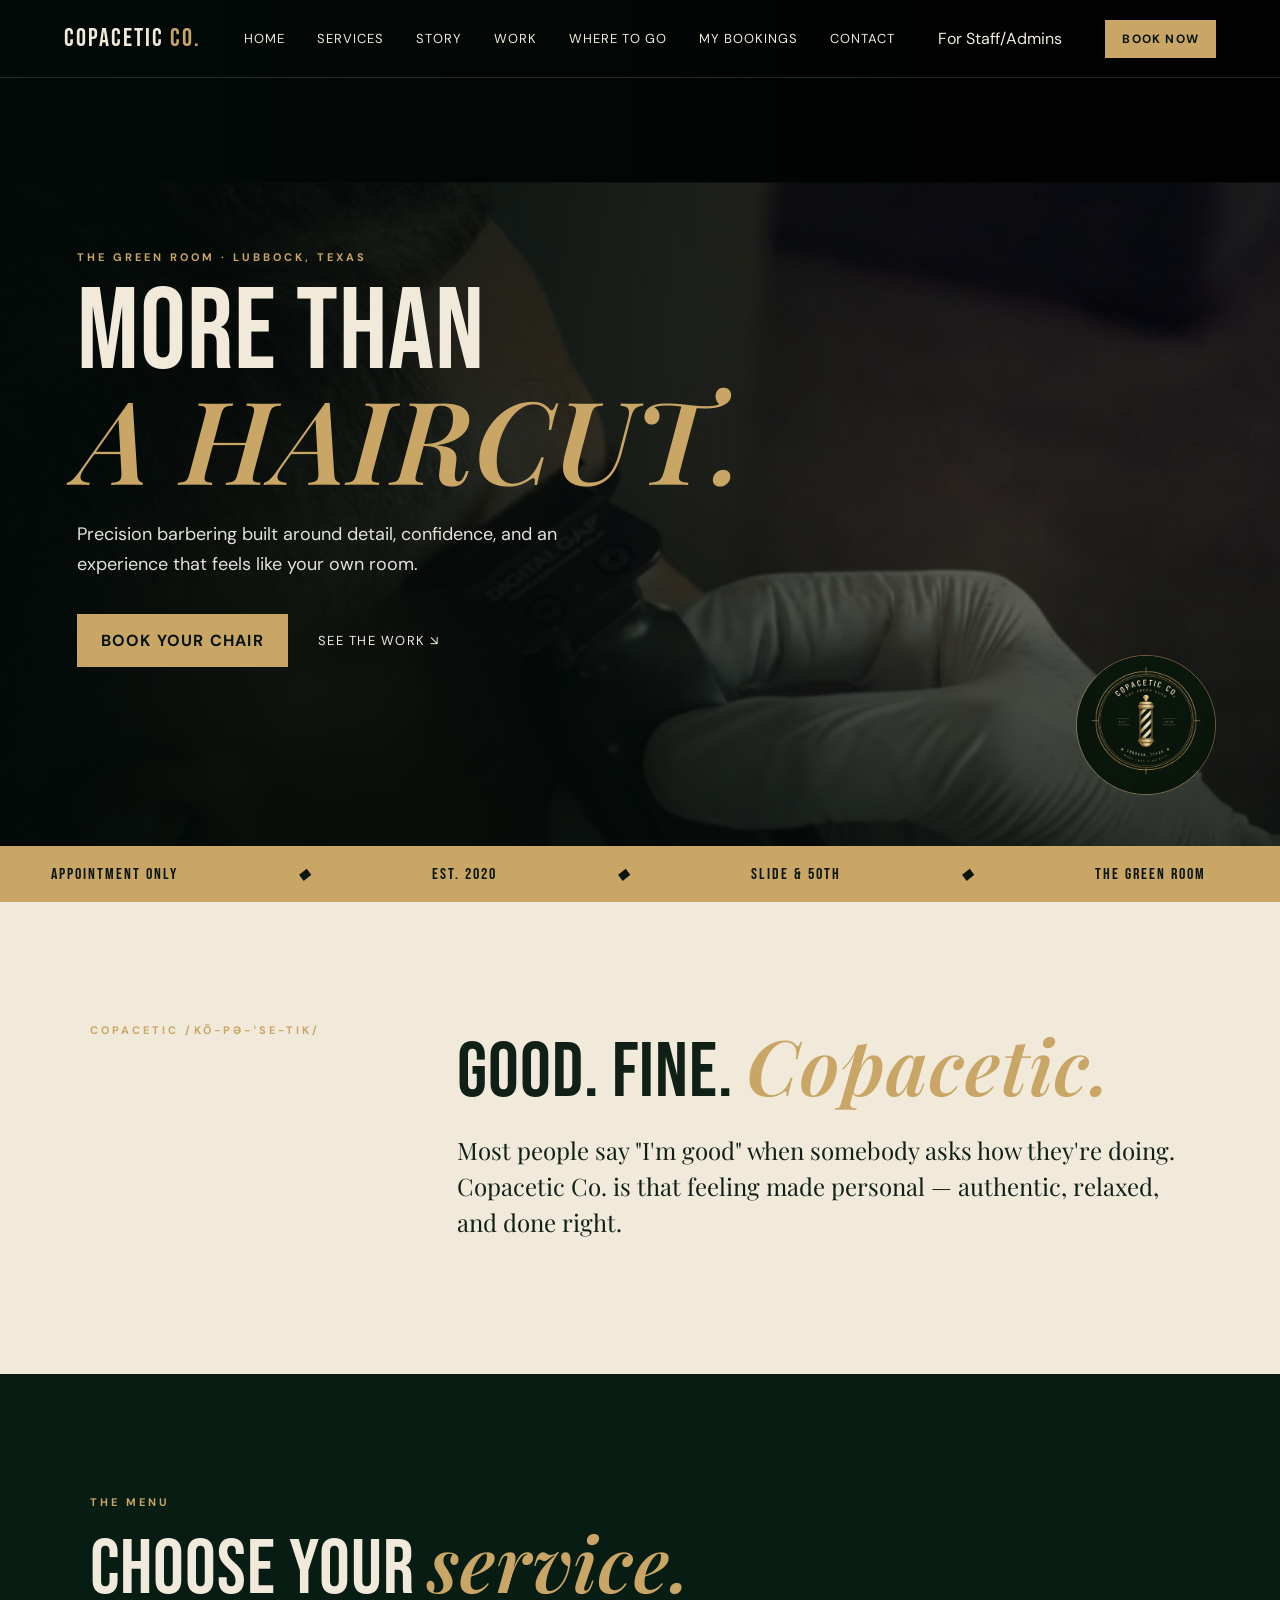
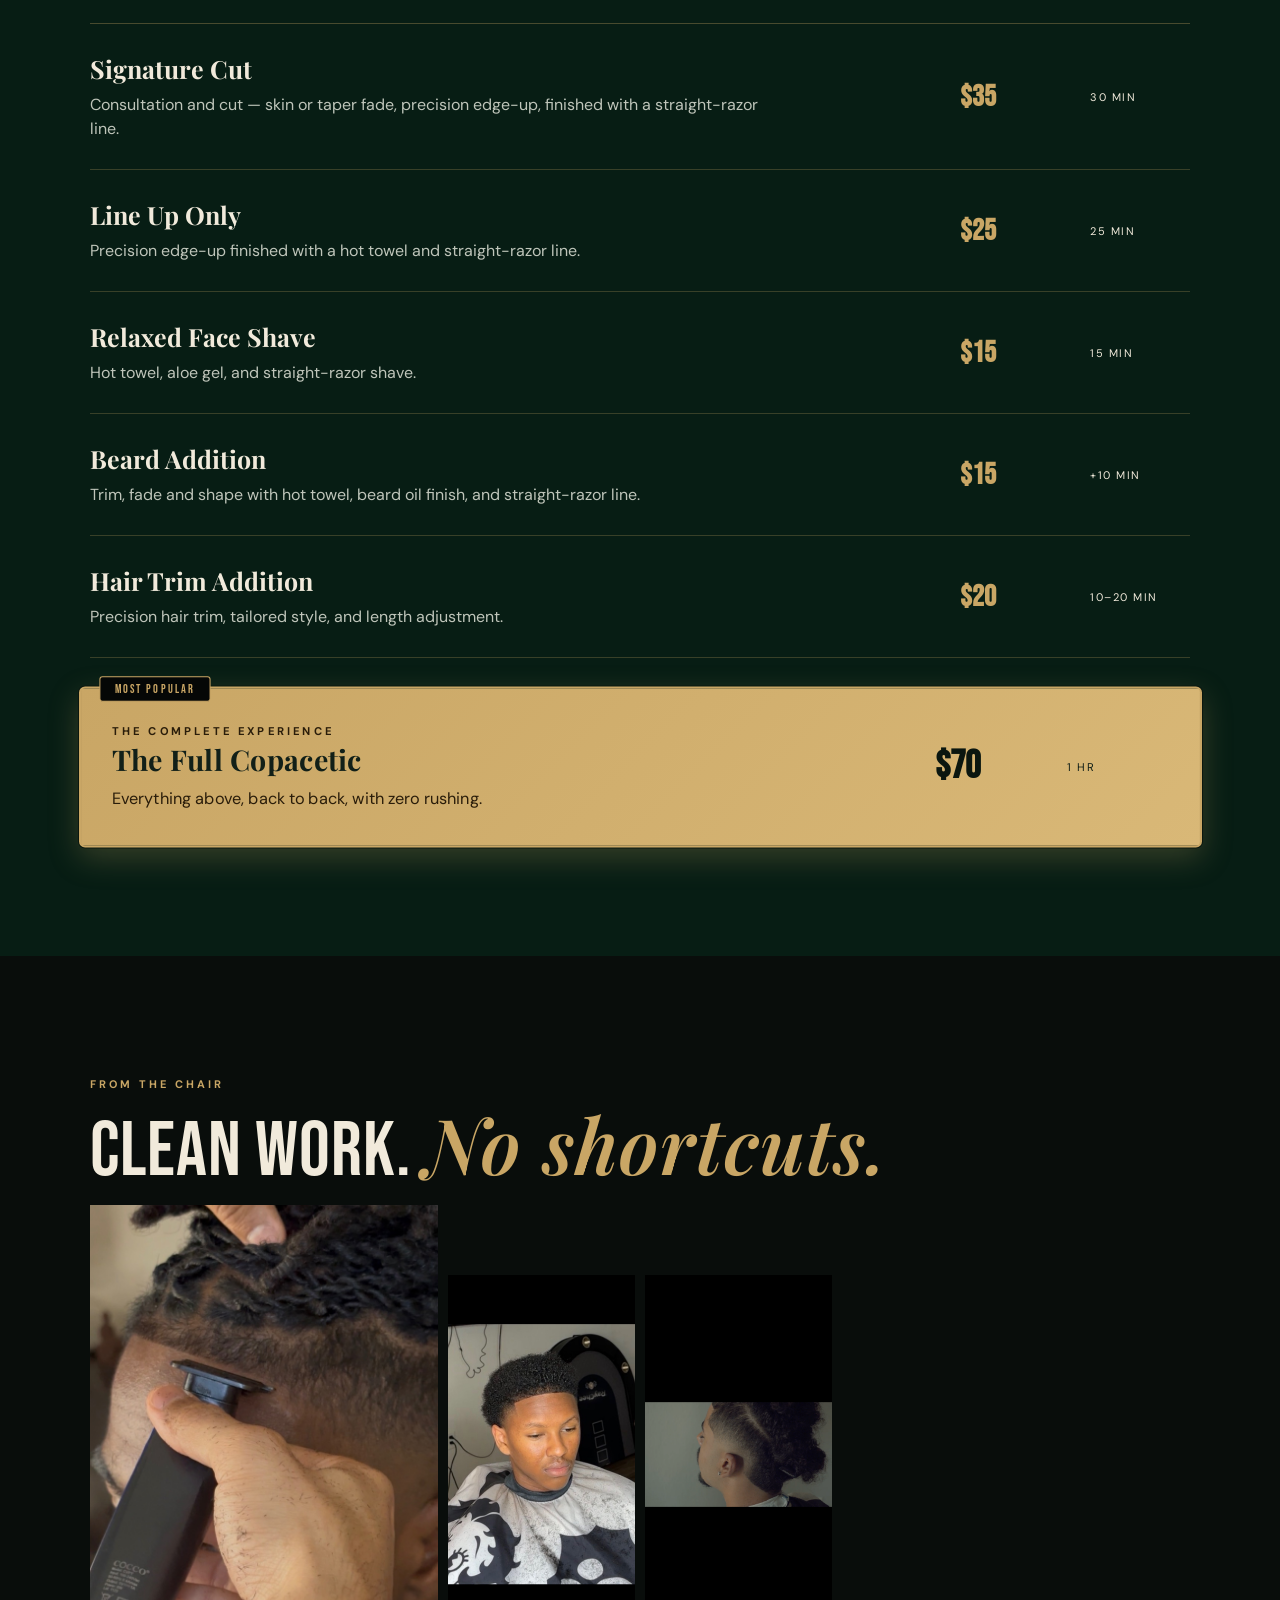
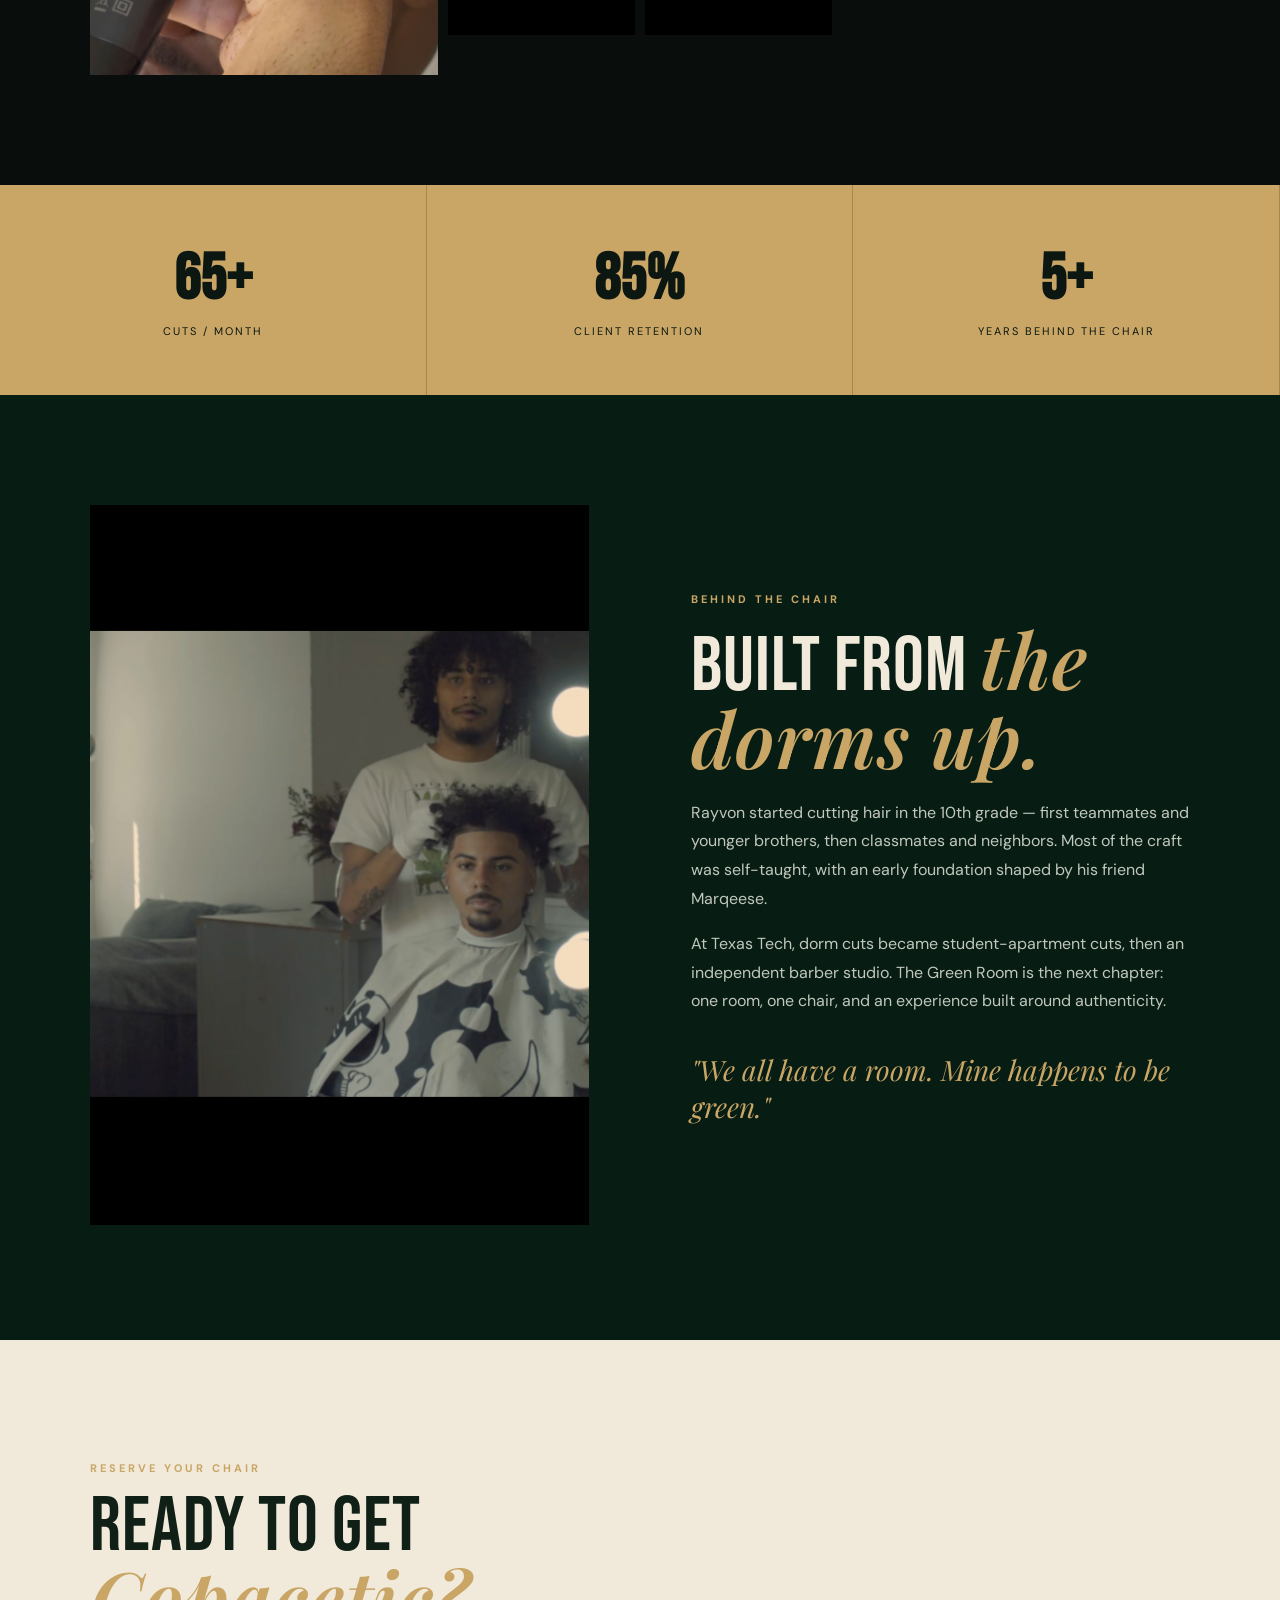
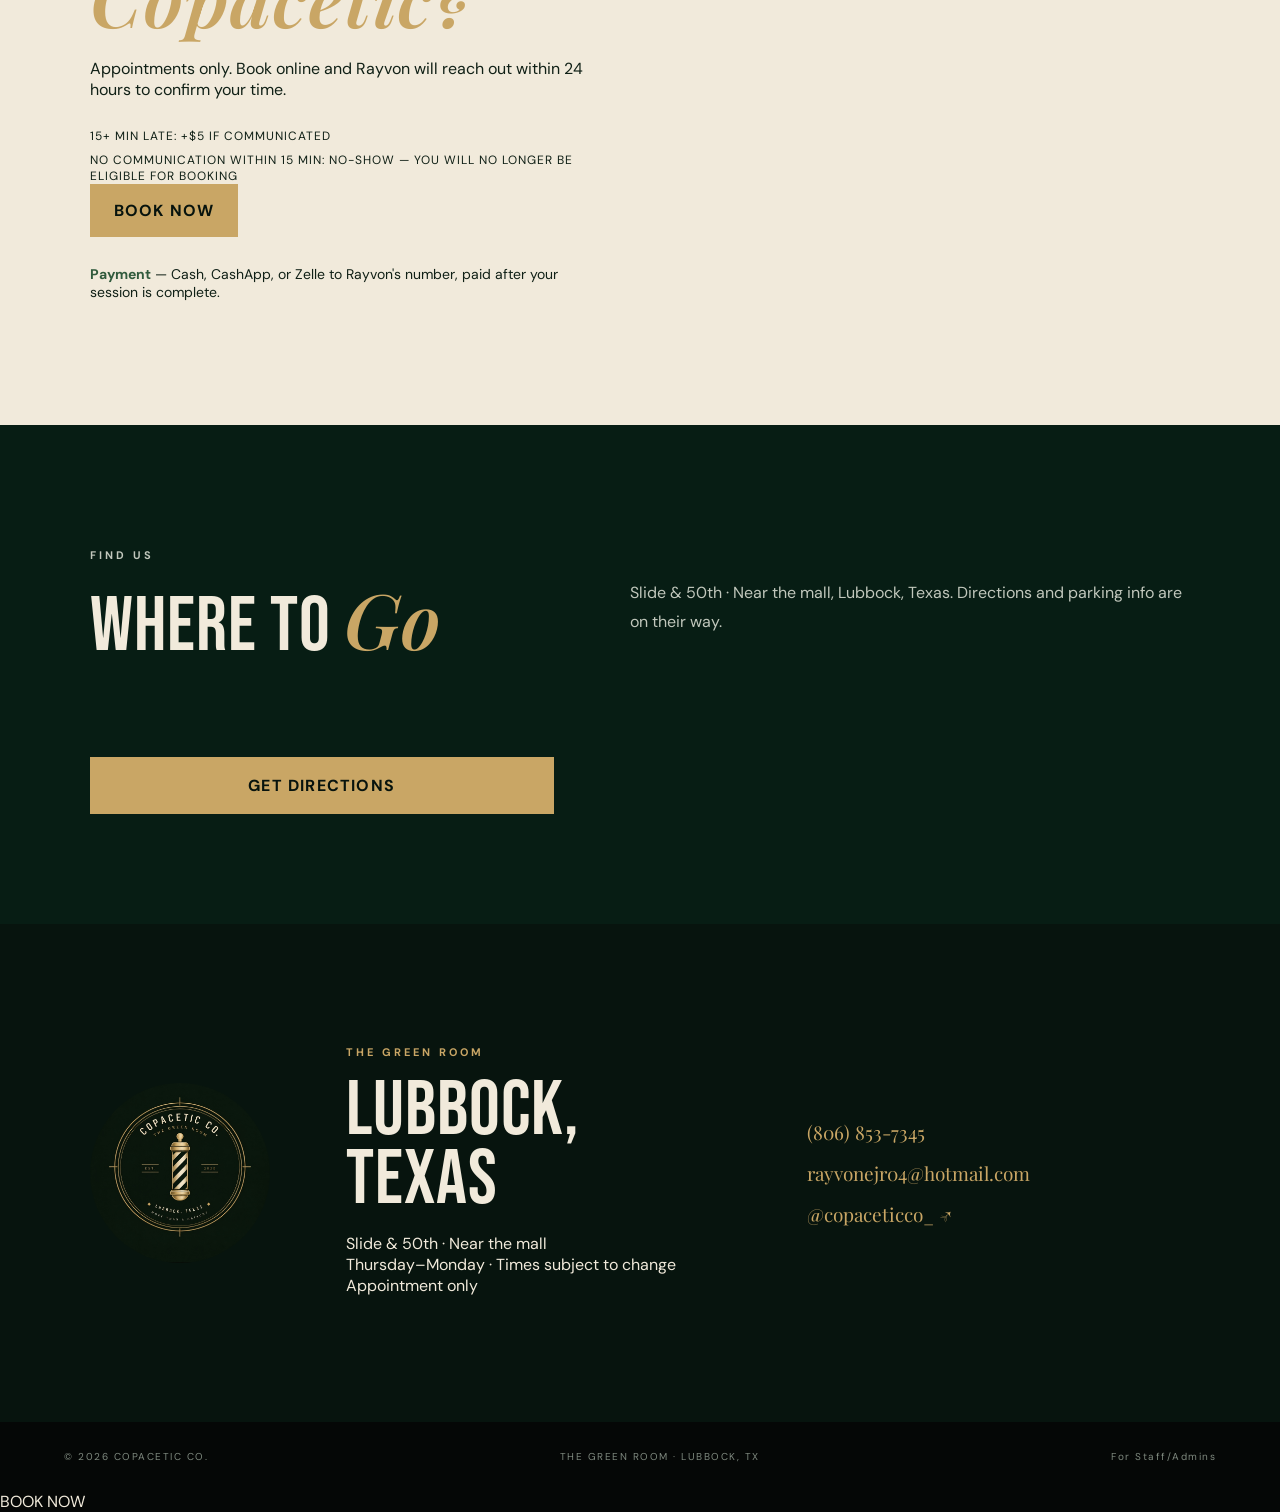
==== index.html @ 68338d92 "fix homepage pic" ====
<!doctype html>
<html lang="en">
<head>
<meta charset="utf-8">
<meta name="viewport" content="width=device-width,initial-scale=1">
<meta name="theme-color" content="#071d14">
<title>Copacetic Co. — The Green Room | Lubbock Barber</title>
<meta name="description" content="Copacetic Co. — The Green Room. Appointment-only barbering in Lubbock, Texas. More than a haircut.">
<link rel="preconnect" href="https://fonts.googleapis.com">
<link rel="preconnect" href="https://fonts.gstatic.com" crossorigin>
<link href="https://fonts.googleapis.com/css2?family=Bebas+Neue&family=DM+Sans:wght@400;500;600&family=Playfair+Display:ital,wght@0,600;1,600&display=swap" rel="stylesheet">
<link rel="stylesheet" href="styles.css">
</head>
<body>
<header class="nav"><a class="brand" href="#top">COPACETIC <span>CO.</span></a><nav id="primary-navigation"><a href="/">Home</a><a href="#services">Services</a><a href="#story">Story</a><a href="#work">Work</a><a href="/where-to-go.html">Where to Go</a><a href="/my-bookings.html">My Bookings</a><a href="#contact">Contact</a><a class="staff-link mobile-staff-link" href="/admin.html">For Staff/Admins</a></nav><a class="staff-link" href="/admin.html">For Staff/Admins</a><a class="btn small" href="/booking.html">Book Now</a><button class="nav-toggle" type="button" aria-controls="primary-navigation" aria-expanded="false" aria-label="Open navigation"><span></span><span></span><span></span></button></header>
<main id="top">
<section class="hero"><div class="hero-media"><img src="assets/cut-6.png" alt="Barber finishing a haircut"><div class="shade"></div></div><div class="hero-copy"><p class="eyebrow">THE GREEN ROOM · LUBBOCK, TEXAS</p><h1>MORE THAN<br><em>A HAIRCUT.</em></h1><p class="lede">Precision barbering built around detail, confidence, and an experience that feels like your own room.</p><div class="actions"><a class="btn" href="/booking.html">Book Your Chair</a><a class="textlink" href="#work">See the work ↘</a></div></div><div class="hero-mark"><img src="assets/logo.jpeg" alt="Copacetic Co. The Green Room logo"></div></section>
<section class="ticker">
  <div class="ticker-inner">
    <span>APPOINTMENT ONLY</span><i>◆</i><span>EST. 2020</span><i>◆</i><span>SLIDE & 50TH</span><i>◆</i><span>THE GREEN ROOM</span><i>◆</i>
    <span>APPOINTMENT ONLY</span><i>◆</i><span>EST. 2020</span><i>◆</i><span>SLIDE & 50TH</span><i>◆</i><span>THE GREEN ROOM</span><i>◆</i>
  </div>
</section>
<section class="intro"><p class="eyebrow">COPACETIC /kō-pə-ˈse-tik/</p><div><h2>Good. Fine. <em>Copacetic.</em></h2><p>Most people say "I'm good" when somebody asks how they're doing. Copacetic Co. is that feeling made personal — authentic, relaxed, and done right.</p></div></section>
<section id="services" class="services"><div class="section-head"><p class="eyebrow">THE MENU</p><h2>Choose your <em>service.</em></h2></div><div class="service-grid">
<article><div><h3>Signature Cut</h3><p>Consultation and cut — skin or taper fade, precision edge-up, finished with a straight-razor line.</p></div><b>$35</b><span>30 MIN</span></article>
<article><div><h3>Line Up Only</h3><p>Precision edge-up finished with a hot towel and straight-razor line.</p></div><b>$25</b><span>25 MIN</span></article>
<article><div><h3>Relaxed Face Shave</h3><p>Hot towel, aloe gel, and straight-razor shave.</p></div><b>$15</b><span>15 MIN</span></article>
<article><div><h3>Beard Addition</h3><p>Trim, fade and shape with hot towel, beard oil finish, and straight-razor line.</p></div><b>$15</b><span>+10 MIN</span></article>
<article><div><h3>Hair Trim Addition</h3><p>Precision hair trim, tailored style, and length adjustment.</p></div><b>$20</b><span>10–20 MIN</span></article>
<article class="featured"><div><p class="eyebrow">THE COMPLETE EXPERIENCE</p><h3>The Full Copacetic</h3><p>Everything above, back to back, with zero rushing.</p></div><b>$70</b><span>1 HR</span></article>
</div></section>
<section id="work" class="work"><div class="section-head"><p class="eyebrow">FROM THE CHAIR</p><h2>Clean work. <em>No shortcuts.</em></h2></div><div class="gallery"><img src="assets/cut-1.jpeg" alt="Precision line up"><img src="assets/cut-2.jpeg" alt="Finished haircut"><img src="assets/cut-3.png" alt="Fade and styled hair"></div></section>
<section class="stats"><div><strong>65+</strong><span>CUTS / MONTH</span></div><div><strong>85%</strong><span>CLIENT RETENTION</span></div><div><strong>5+</strong><span>YEARS BEHIND THE CHAIR</span></div></section>
<section id="story" class="story"><div class="story-image"><img src="assets/cut-5.png" alt="Barber at work"></div><div class="story-copy"><p class="eyebrow">BEHIND THE CHAIR</p><h2>Built from <em>the dorms up.</em></h2><p>Rayvon started cutting hair in the 10th grade — first teammates and younger brothers, then classmates and neighbors. Most of the craft was self-taught, with an early foundation shaped by his friend Marqeese.</p><p>At Texas Tech, dorm cuts became student-apartment cuts, then an independent barber studio. The Green Room is the next chapter: one room, one chair, and an experience built around authenticity.</p><p class="quote">"We all have a room. Mine happens to be green."</p></div></section>
<section id="book" class="booking">
  <div>
    <p class="eyebrow">RESERVE YOUR CHAIR</p>
    <h2>Ready to get <em>Copacetic?</em></h2>
    <p>Appointments only. Book online and Rayvon will reach out within 24 hours to confirm your time.</p>
    <div class="policy">
      <span>15+ min late: +$5 if communicated</span>
      <span>No communication within 15 min: no-show — you will no longer be eligible for booking</span>
    </div>
    <a class="btn" href="/booking.html">Book Now</a>
    <p class="pay-note"><strong>Payment</strong> — Cash, CashApp, or Zelle to Rayvon's number, paid after your session is complete.</p>
  </div>
</section>
<section id="where" class="where">
  <div class="section-head"><p class="eyebrow">FIND US</p><h2>Where to <em>Go</em></h2></div>
  <p>Slide & 50th · Near the mall, Lubbock, Texas. Directions and parking info are on their way.</p>
  <a class="btn" href="/where-to-go.html">Get Directions</a>
</section>
<section id="contact" class="contact"><img src="assets/logo.jpeg" alt="Copacetic logo"><div><p class="eyebrow">THE GREEN ROOM</p><h2>Lubbock, Texas</h2><p>Slide & 50th · Near the mall<br>Thursday–Monday · Times subject to change<br>Appointment only</p></div><div class="contact-links"><a href="tel:+18068537345">(806) 853-7345</a><a href="mailto:rayvonejr04@hotmail.com">rayvonejr04@hotmail.com</a><a href="https://www.instagram.com/copaceticco_" target="_blank" rel="noreferrer">@copaceticco_ ↗</a></div></section>
</main><footer><span>© 2026 COPACETIC CO.</span><span>THE GREEN ROOM · LUBBOCK, TX</span><a class="staff-link" href="/admin.html">For Staff/Admins</a></footer><a class="mobile-book" href="/booking.html">BOOK NOW</a><script src="script.js"></script></body></html>
---- styles.css ----
/* ============================================================
   COPACETIC CO. — THE GREEN ROOM
   Design system: deep green / cream / gold
   ============================================================ */

/* ---------- 1. Design tokens ---------- */
:root {
  --green:  #071d14;   /* primary deep green */
  --green2: #0b2b1d;   /* lighter green */
  --cream:  #f1eadb;   /* cream background */
  --gold:   #c9a665;   /* accent gold */
  --black:  #050706;   /* near-black */
  --muted:  #a9ad9f;   /* muted text */
}

/* ---------- 2. Base / reset ---------- */
* {
  box-sizing: border-box;
}

html {
  scroll-behavior: smooth;
}

body {
  margin: 0;
  width: 100%;
  overflow-x: hidden;
  background: var(--black);
  color: var(--cream);
  font-family: 'DM Sans', sans-serif;
}

a {
  color: inherit;
  text-decoration: none;
}

/* ---------- 3. Navigation ---------- */
.nav {
  height: 78px;
  display: flex;
  align-items: center;
  justify-content: space-between;
  padding: 0 5vw;
  position: absolute;
  z-index: 10;
  width: 100%;
  border-bottom: 1px solid #ffffff24;
}

.brand {
  font-family: 'Bebas Neue';
  font-size: 25px;
  letter-spacing: 2px;
}

.brand span {
  color: var(--gold);
}

nav {
  display: flex;
  gap: 32px;
  font-size: 13px;
  text-transform: uppercase;
  letter-spacing: 1px;
}

@media (min-width: 801px) and (max-width: 1100px) {
  .nav {
    padding-inline: 3vw;
  }

  .nav nav {
    gap: clamp(12px, 1.6vw, 20px);
    font-size: 11px;
  }

  .staff-link {
    display: none;
  }
}

.nav-toggle,
.mobile-staff-link {
  display: none;
}

.nav-toggle {
  width: 44px;
  height: 44px;
  padding: 10px;
  border: 1px solid #c9a66555;
  background: transparent;
  align-items: center;
  justify-content: center;
  flex-direction: column;
  gap: 5px;
  cursor: pointer;
}

.nav-toggle span {
  display: block;
  width: 20px;
  height: 2px;
  background: var(--cream);
  transition: transform .2s, opacity .2s;
}

/* ---------- 4. Buttons ---------- */
.btn {
  display: inline-flex;
  justify-content: center;
  align-items: center;
  background: var(--gold);
  color: #07130d;
  padding: 16px 24px;
  font-weight: 700;
  text-transform: uppercase;
  letter-spacing: 1.2px;
  border: 0;
  cursor: pointer;
}

.btn.small {
  padding: 11px 17px;
  font-size: 12px;
}

/* ---------- 5. Hero ---------- */
.hero {
  min-height: 94vh;
  position: relative;
  display: flex;
  align-items: center;
  padding: 130px 6vw 70px;
  overflow: hidden;
}

.hero-media {
  position: absolute;
  inset: 0;
}

.hero-media img {
  width: 100%;
  height: 100%;
  object-fit: cover;
  object-position: center 44%;
}

.shade {
  position: absolute;
  inset: 0;
  background:
    linear-gradient(90deg, rgba(3,10,7,.95) 0%, rgba(3,10,7,.72) 42%, rgba(3,10,7,.15) 76%),
    linear-gradient(0deg, rgba(3,10,7,.65), transparent 45%);
}

.hero-copy {
  position: relative;
  z-index: 2;
  max-width: 760px;
}

.eyebrow {
  color: var(--gold);
  font-size: 11px;
  letter-spacing: 3px;
  font-weight: 700;
  text-transform: uppercase;
}

/* ---------- 6. Shared heading styles ---------- */
.hero h1,
.section-head h2,
.intro h2,
.story h2,
.booking h2,
.contact h2,
.where h2 {
  font-family: 'Bebas Neue';
  font-weight: 400;
  line-height: .9;
  margin: 18px 0;
  font-size: clamp(60px, 9vw, 130px);
  letter-spacing: 1px;
}

.hero h1 em,
.section-head em,
.intro em,
.story em,
.booking em,
.where em {
  font-family: 'Playfair Display';
  font-weight: 600;
  text-transform: none;
  color: var(--gold);
}

.lede {
  max-width: 570px;
  font-size: 18px;
  line-height: 1.65;
  color: #e4e2d9;
}

.actions {
  display: flex;
  align-items: center;
  gap: 30px;
  margin-top: 34px;
}

.textlink {
  font-size: 13px;
  text-transform: uppercase;
  letter-spacing: 1.5px;
}

.hero-mark {
  position: absolute;
  right: 5vw;
  bottom: 4vw;
  width: 140px;
  height: 140px;
  border-radius: 50%;
  overflow: hidden;
  border: 1px solid #c9a66580;
}

.hero-mark img {
  width: 100%;
  height: 100%;
  object-fit: cover;
}

/* ---------- 7. Ticker strip (revolving) ---------- */
.ticker {
  display: flex;
  padding: 18px 4vw;
  background: var(--gold);
  color: #0a160f;
  font-family: 'Bebas Neue';
  letter-spacing: 2px;
  white-space: nowrap;
  overflow: hidden;
}

.ticker-inner {
  display: inline-flex;
  align-items: center;
  gap: 120px;
  animation: ticker-scroll 30s linear infinite;
}

.ticker:hover .ticker-inner {
  animation-play-state: paused;
}

@keyframes ticker-scroll {
  from { transform: translateX(0); }
  to   { transform: translateX(-50%); }
}


/* ---------- 8. Intro section ---------- */
.intro,
.story,
.booking,
.contact,
.where {
  padding: 110px 7vw;
}

.intro {
  display: grid;
  grid-template-columns: 1fr 2fr;
  background: var(--cream);
  color: #102016;
}

.intro h2,
.contact h2 {
  font-size: clamp(48px, 6vw, 90px);
}

.intro > div p {
  font-family: 'Playfair Display';
  font-size: 24px;
  line-height: 1.5;
  max-width: 800px;
}

/* ---------- 9. Services menu ---------- */
.services,
.work {
  padding: 110px 7vw;
  background: var(--green);
}

.section-head h2 {
  font-size: clamp(50px, 6vw, 90px);
}

.service-grid {
  border-top: 1px solid #c9a66555;
}

.service-grid article {
  display: grid;
  grid-template-columns: 1fr 100px 100px;
  gap: 30px;
  padding: 28px 0;
  border-bottom: 1px solid #c9a66540;
  align-items: center;
}

.service-grid h3 {
  font-family: 'Playfair Display';
  font-size: 25px;
  margin: 0 0 8px;
}

.service-grid p {
  margin: 0;
  color: #bfc5ba;
  line-height: 1.5;
  max-width: 680px;
}

.service-grid b {
  font-family: 'Bebas Neue';
  font-size: 30px;
  color: var(--gold);
}

.service-grid span {
  font-size: 11px;
  letter-spacing: 1.5px;
}

/* ---------- 9b. Featured service (The Full Copacetic) ---------- */
.service-grid .featured {
  position: relative;
  background: linear-gradient(135deg, var(--gold) 0%, #d9b877 100%);
  color: #122018;
  padding: 34px 30px;
  margin-top: 30px;
  border: 2px solid var(--gold);
  border-radius: 6px;
  box-shadow: 0 0 0 1px #0a160f, 0 10px 30px rgba(201, 166, 101, .25);
  transform: scale(1.02);
}

.service-grid .featured::before {
  content: "MOST POPULAR";
  position: absolute;
  top: -12px;
  left: 18px;
  background: var(--black);
  color: var(--gold);
  font-family: 'Bebas Neue';
  font-size: 12px;
  letter-spacing: 2px;
  text-transform: uppercase;
  padding: 4px 14px;
  border-radius: 3px;
  border: 1px solid var(--gold);
  z-index: 2;
}

.service-grid .featured p {
  color: #2a1d0a;
}

.service-grid .featured h3 {
  font-size: 28px;
}

.service-grid .featured b {
  font-size: 38px;
  color: #0a160f;
}

/* ---------- 10. Gallery / work ---------- */
.work {
  background: #090d0b;
}

.gallery {
  display: grid;
  grid-template-columns: 1.3fr .7fr .7fr 1.3fr;
  gap: 10px;
}

.gallery img {
  width: 100%;
  height: 470px;
  object-fit: cover;
}

.gallery img:nth-child(2),
.gallery img:nth-child(3) {
  height: 360px;
  margin-top: 70px;
}

.gallery img:nth-child(4) {
  height: 470px;
  margin-top: 0;
}

/* ---------- 11. Stats ---------- */
.stats {
  display: grid;
  grid-template-columns: repeat(3, 1fr);
  background: var(--gold);
  color: #0c1711;
}

.stats div {
  padding: 55px;
  text-align: center;
  border-right: 1px solid #0c171133;
}

.stats strong {
  display: block;
  font-family: 'Bebas Neue';
  font-size: 65px;
}

.stats span {
  font-size: 11px;
  letter-spacing: 2px;
}

/* ---------- 12. Story ---------- */
.story {
  display: grid;
  grid-template-columns: 1fr 1fr;
  gap: 8vw;
  align-items: center;
  background: var(--green);
}

.story-image img {
  width: 100%;
  height: 720px;
  object-fit: cover;
}

.story h2 {
  font-size: clamp(50px, 6vw, 90px);
}

.story-copy > p:not(.eyebrow):not(.quote) {
  color: #c1c7bc;
  line-height: 1.8;
}

.quote {
  font-family: 'Playfair Display';
  font-style: italic;
  font-size: 28px;
  color: var(--gold);
  margin-top: 35px;
}

/* ---------- 13. Booking CTA (form moved to /booking.html) ---------- */
.booking {
  display: grid;
  grid-template-columns: 1fr 1fr;
  gap: 8vw;
  background: var(--cream);
  color: #102016;
}

.booking h2 {
  font-size: clamp(50px, 6vw, 90px);
}

.policy {
  display: flex;
  flex-direction: column;
  gap: 8px;
  margin-top: 28px;
  font-size: 12px;
  text-transform: uppercase;
  letter-spacing: 1px;
}

.pay-note {
  margin-top: 28px;
  font-size: 14px;
  color: #102016;
  max-width: 480px;
}

.pay-note strong {
  color: #315b3d;
}

/* ---------- 13b. Where to Go section ---------- */
.where {
  display: grid;
  grid-template-columns: 1fr auto;
  gap: 6vw;
  align-items: center;
  background: var(--green);
}

.where .section-head h2 {
  font-size: clamp(50px, 6vw, 90px);
}

.where p {
  color: #c1c7bc;
  line-height: 1.8;
  max-width: 560px;
}

.where .btn {
  background: var(--gold);
  color: #07130d;
  padding: 18px 30px;
  font-weight: 700;
  text-transform: uppercase;
  letter-spacing: 1.2px;
  border: 0;
  cursor: pointer;
}

.where .btn:hover {
  background: #d9b877;
}

/* ---------- 14. Contact ---------- */
.contact {
  display: grid;
  grid-template-columns: 180px 1fr 1fr;
  gap: 6vw;
  align-items: center;
  background: #07140e;
}

.contact > img {
  width: 180px;
  height: 180px;
  object-fit: cover;
  border-radius: 50%;
}

.contact-links {
  display: flex;
  flex-direction: column;
  gap: 15px;
  font-family: 'Playfair Display';
  font-size: 19px;
  color: var(--gold);
}

/* ---------- 15. Footer ---------- */
footer {
  padding: 28px 5vw;
  display: flex;
  justify-content: space-between;
  color: #7f897f;
  font-size: 10px;
  letter-spacing: 1.5px;
}

.mobile-book {
  display: none;
}

/* ============================================================
   RESPONSIVE — max-width 800px
   ============================================================ */
@media (max-width: 800px) {
  .nav {
    height: 68px;
    padding: 0 20px;
  }

  .nav > .btn {
    display: none;
  }

  .nav > .staff-link {
    display: none;
  }

  .nav-toggle {
    display: flex;
    flex: 0 0 44px;
  }

  .nav nav {
    display: none;
    position: absolute;
    top: 68px;
    left: 0;
    right: 0;
    padding: 12px 20px 20px;
    background: rgba(7, 29, 20, .98);
    border-bottom: 1px solid #c9a66555;
    box-shadow: 0 18px 40px rgba(0, 0, 0, .35);
    flex-direction: column;
    gap: 0;
  }

  .nav.menu-open nav {
    display: flex;
  }

  .nav nav a {
    padding: 14px 4px;
    border-bottom: 1px solid rgba(201, 166, 101, .16);
  }

  .nav nav .mobile-staff-link {
    display: block;
    color: var(--gold);
  }

  .nav.menu-open .nav-toggle span:nth-child(1) {
    transform: translateY(7px) rotate(45deg);
  }

  .nav.menu-open .nav-toggle span:nth-child(2) {
    opacity: 0;
  }

  .nav.menu-open .nav-toggle span:nth-child(3) {
    transform: translateY(-7px) rotate(-45deg);
  }

  .hero {
    min-height: 88vh;
    padding: 110px 22px 55px;
  }

  .hero-media img {
    object-position: 58% center;
  }

  .shade {
    background:
      linear-gradient(90deg, rgba(3,10,7,.92), rgba(3,10,7,.38)),
      linear-gradient(0deg, rgba(3,10,7,.8), transparent 50%);
  }

  .hero h1 {
    font-size: 64px;
  }

  .hero-mark {
    width: 82px;
    height: 82px;
    right: 18px;
    bottom: 20px;
  }

  .lede {
    font-size: 15px;
    max-width: 82%;
  }

  .ticker {
    justify-content: flex-start;
  }

  .intro,
  .services,
  .work,
  .story,
  .booking,
  .contact,
  .where {
    padding: 75px 22px;
  }

  .intro,
  .story,
  .booking,
  .contact,
  .where {
    grid-template-columns: 1fr;
  }

  .intro > div p {
    font-size: 19px;
  }

  .service-grid article {
    grid-template-columns: 1fr 65px;
    gap: 12px;
  }

  .service-grid article span {
    grid-column: 1 / 3;
  }

  /* Featured box mobile fit */
  .service-grid .featured {
    transform: none;
    padding: 28px 18px;
    border-radius: 6px;
  }

  .service-grid .featured::before {
    top: -12px;
    left: 14px;
    font-size: 11px;
    padding: 3px 10px;
  }

  .gallery {
    grid-template-columns: 1fr 1fr;
  }

  .gallery img,
  .gallery img:nth-child(2),
  .gallery img:nth-child(3),
  .gallery img:nth-child(4) {
    height: 260px;
    margin: 0;
  }

  .stats {
    grid-template-columns: 1fr;
  }

  .stats div {
    padding: 30px;
    border-right: 0;
    border-bottom: 1px solid #0c171133;
  }

  .stats strong {
    font-size: 50px;
  }

  .story-image img {
    height: 470px;
  }

  .story-image {
    order: 2;
  }

  .split {
    grid-template-columns: 1fr;
  }

  .contact > img {
    width: 120px;
    height: 120px;
  }

  .contact-links {
    font-size: 17px;
  }

  footer {
    padding: 25px 20px 85px;
    gap: 20px;
    flex-direction: column;
  }

  .mobile-book {
    display: flex;
    position: fixed;
    z-index: 30;
    bottom: 14px;
    left: 14px;
    right: 14px;
    background: var(--gold);
    color: #0a160f;
    height: 54px;
    align-items: center;
    justify-content: center;
    font-weight: 800;
    letter-spacing: 1.5px;
    box-shadow: 0 8px 30px #0008;
  }
}
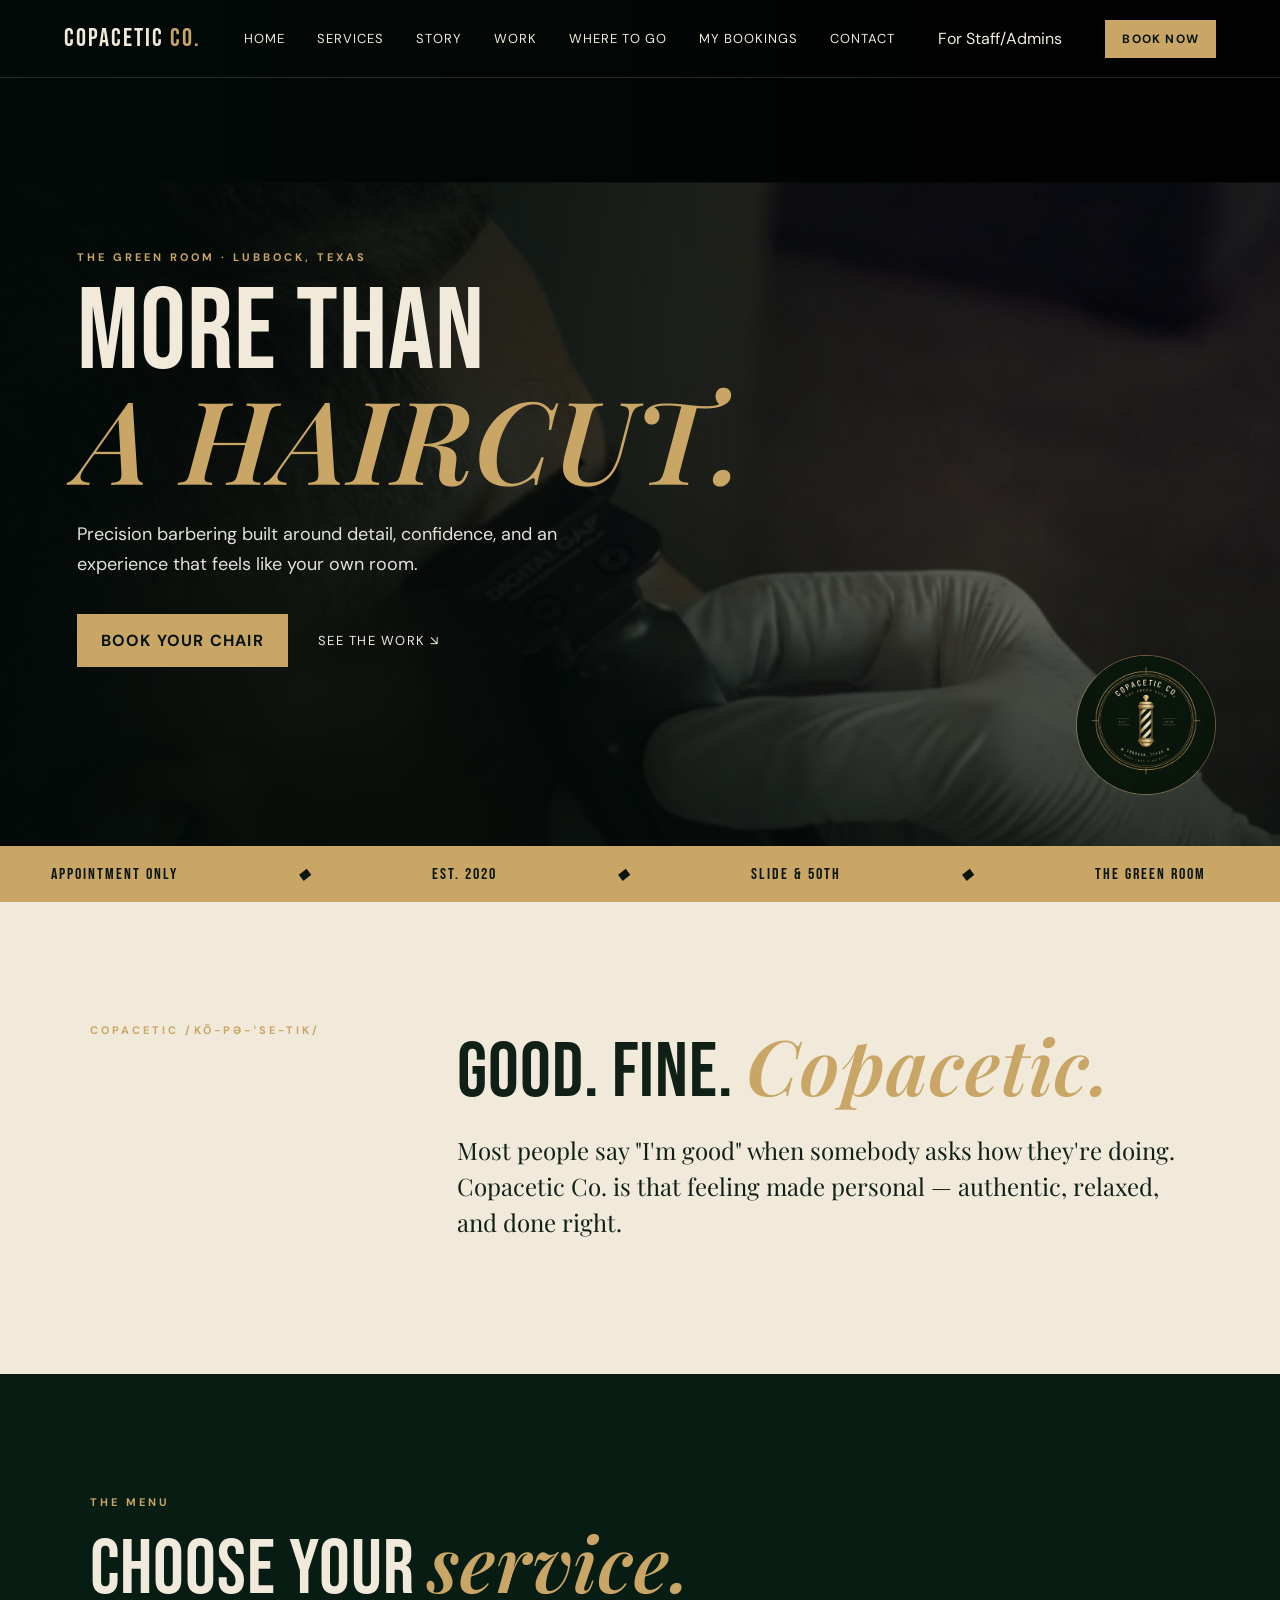
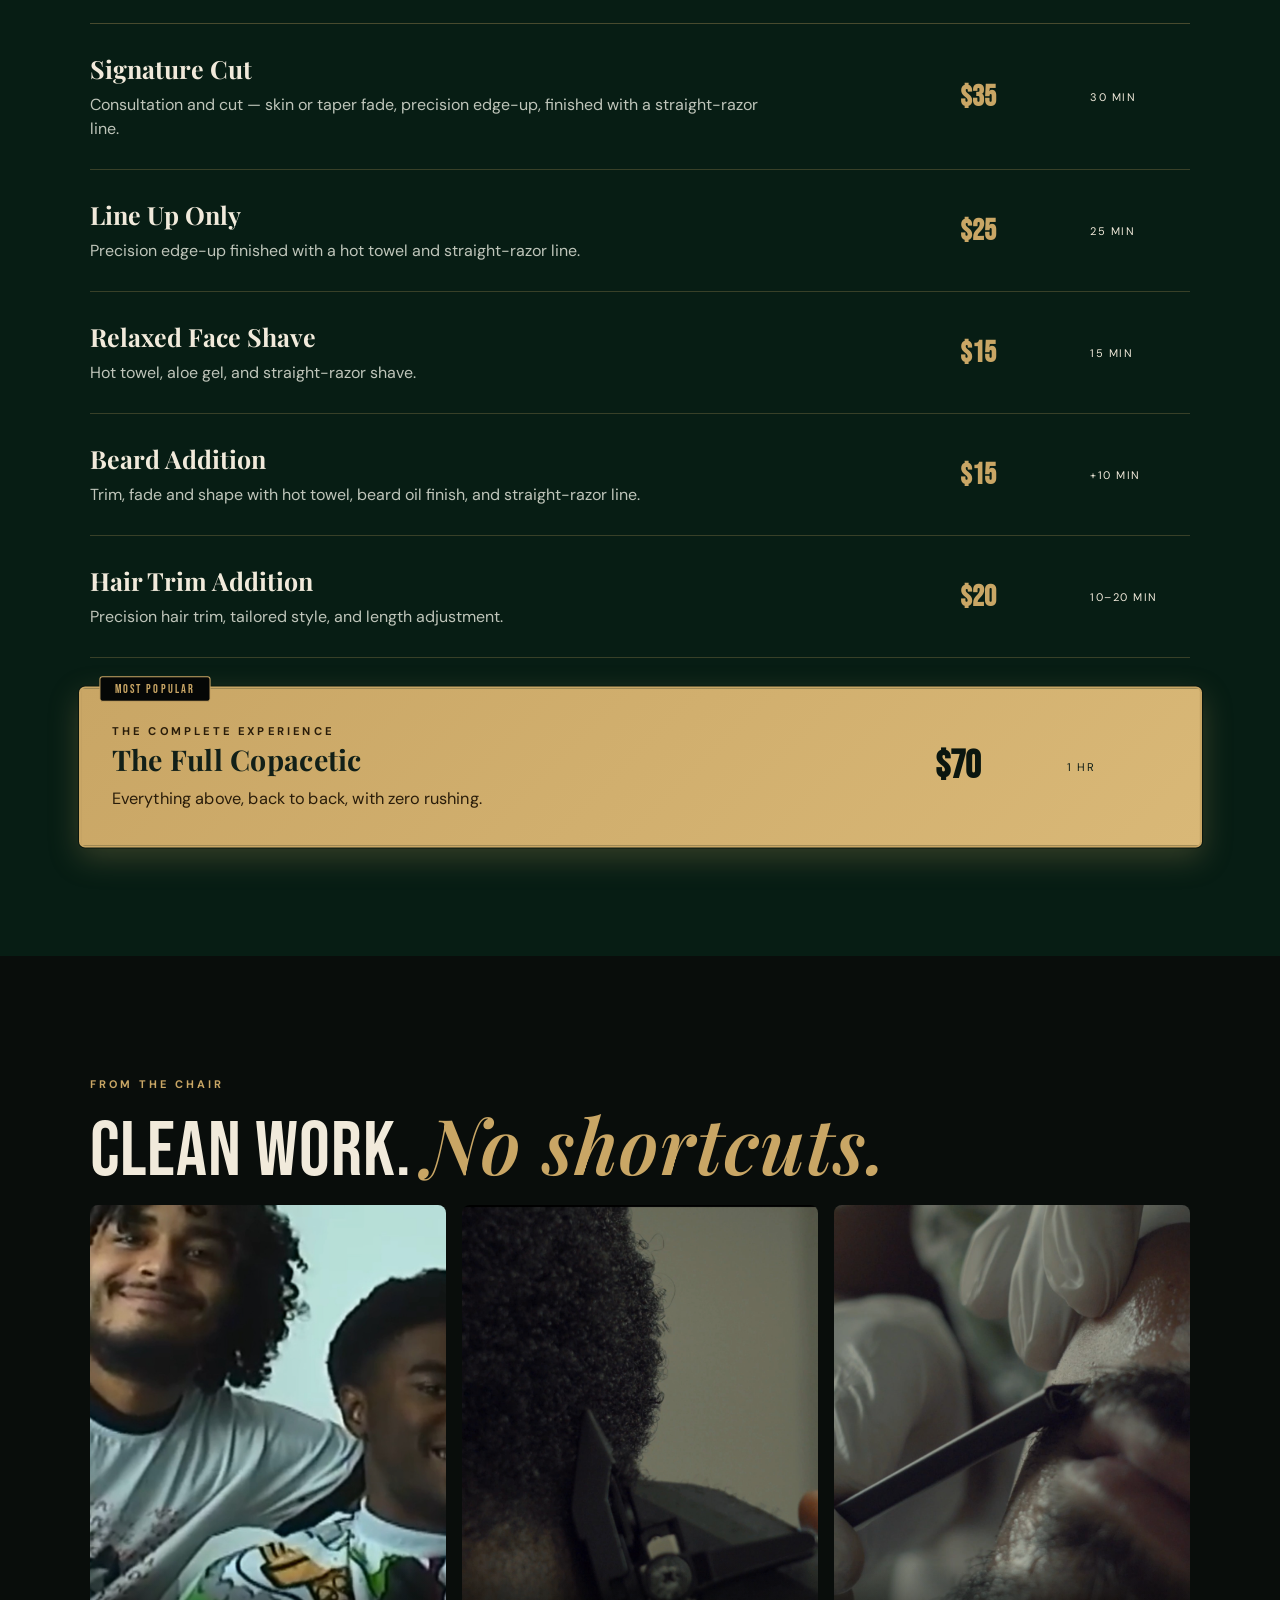
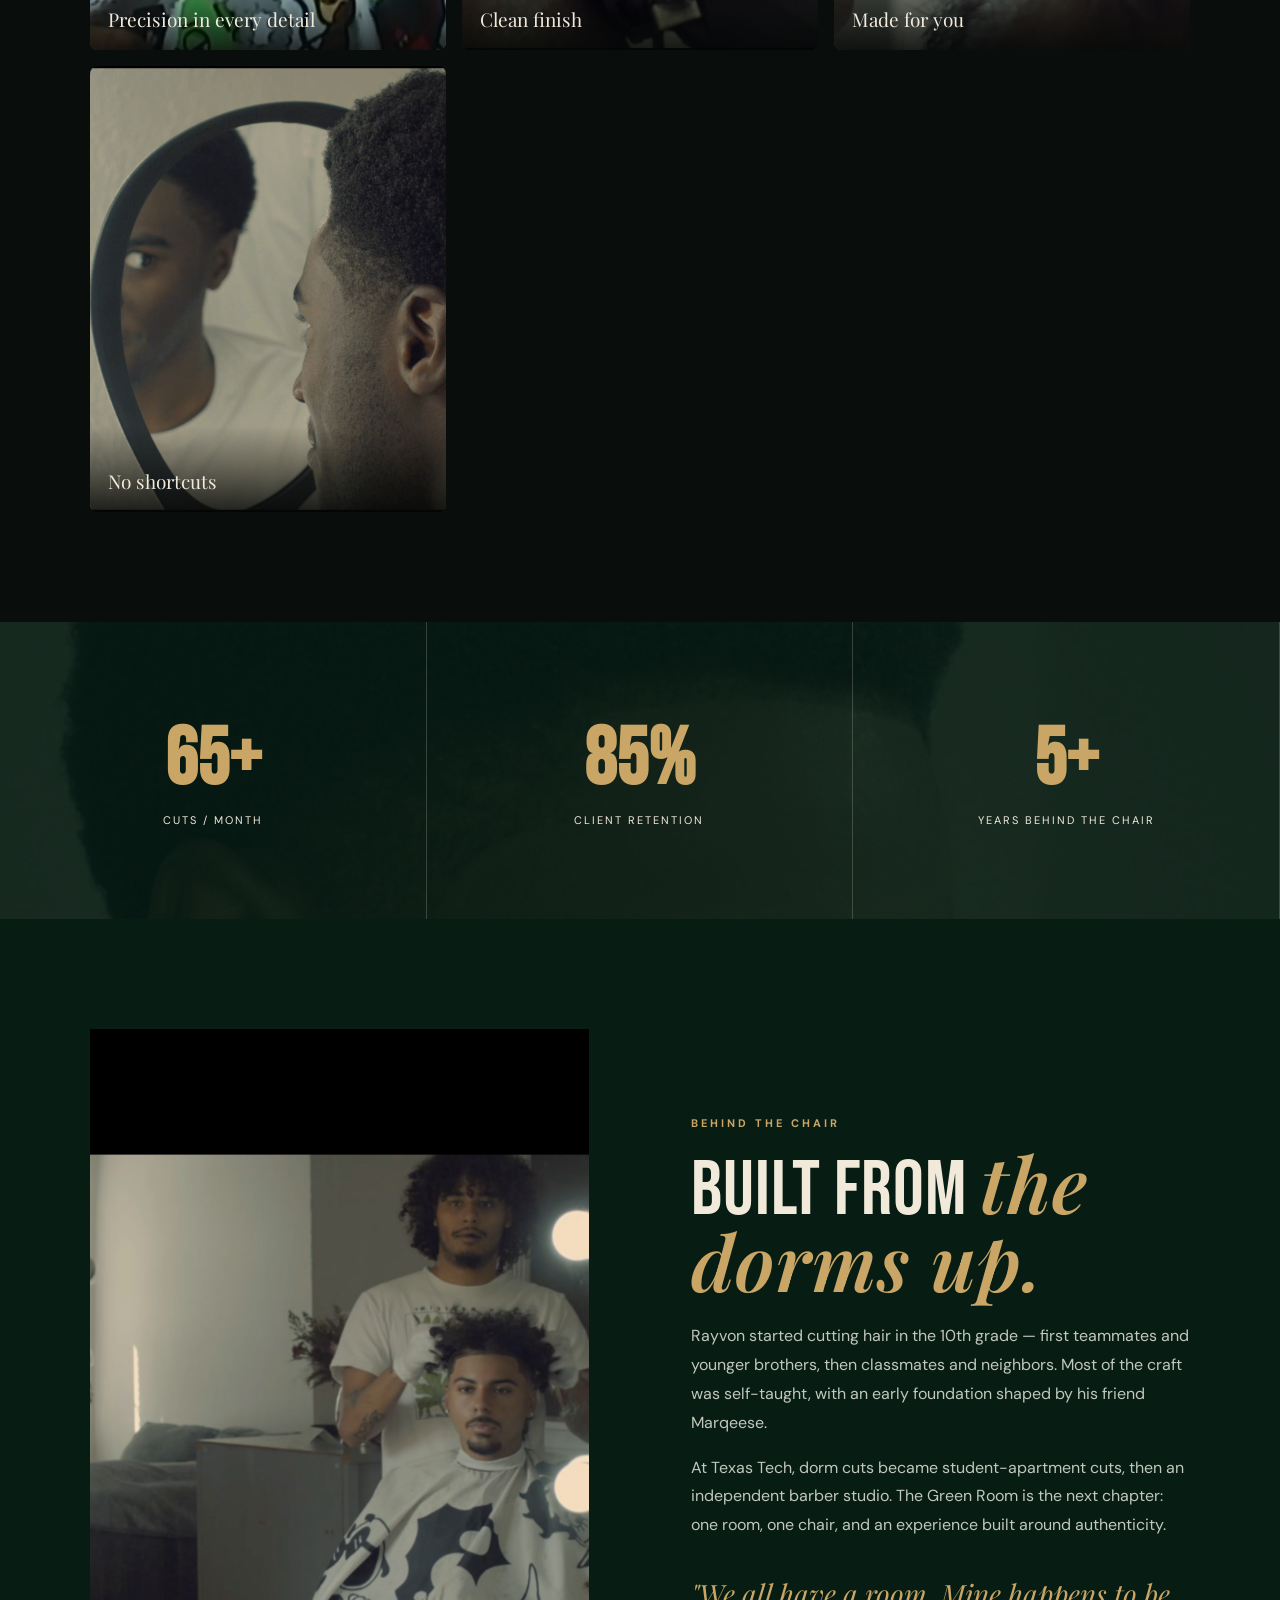
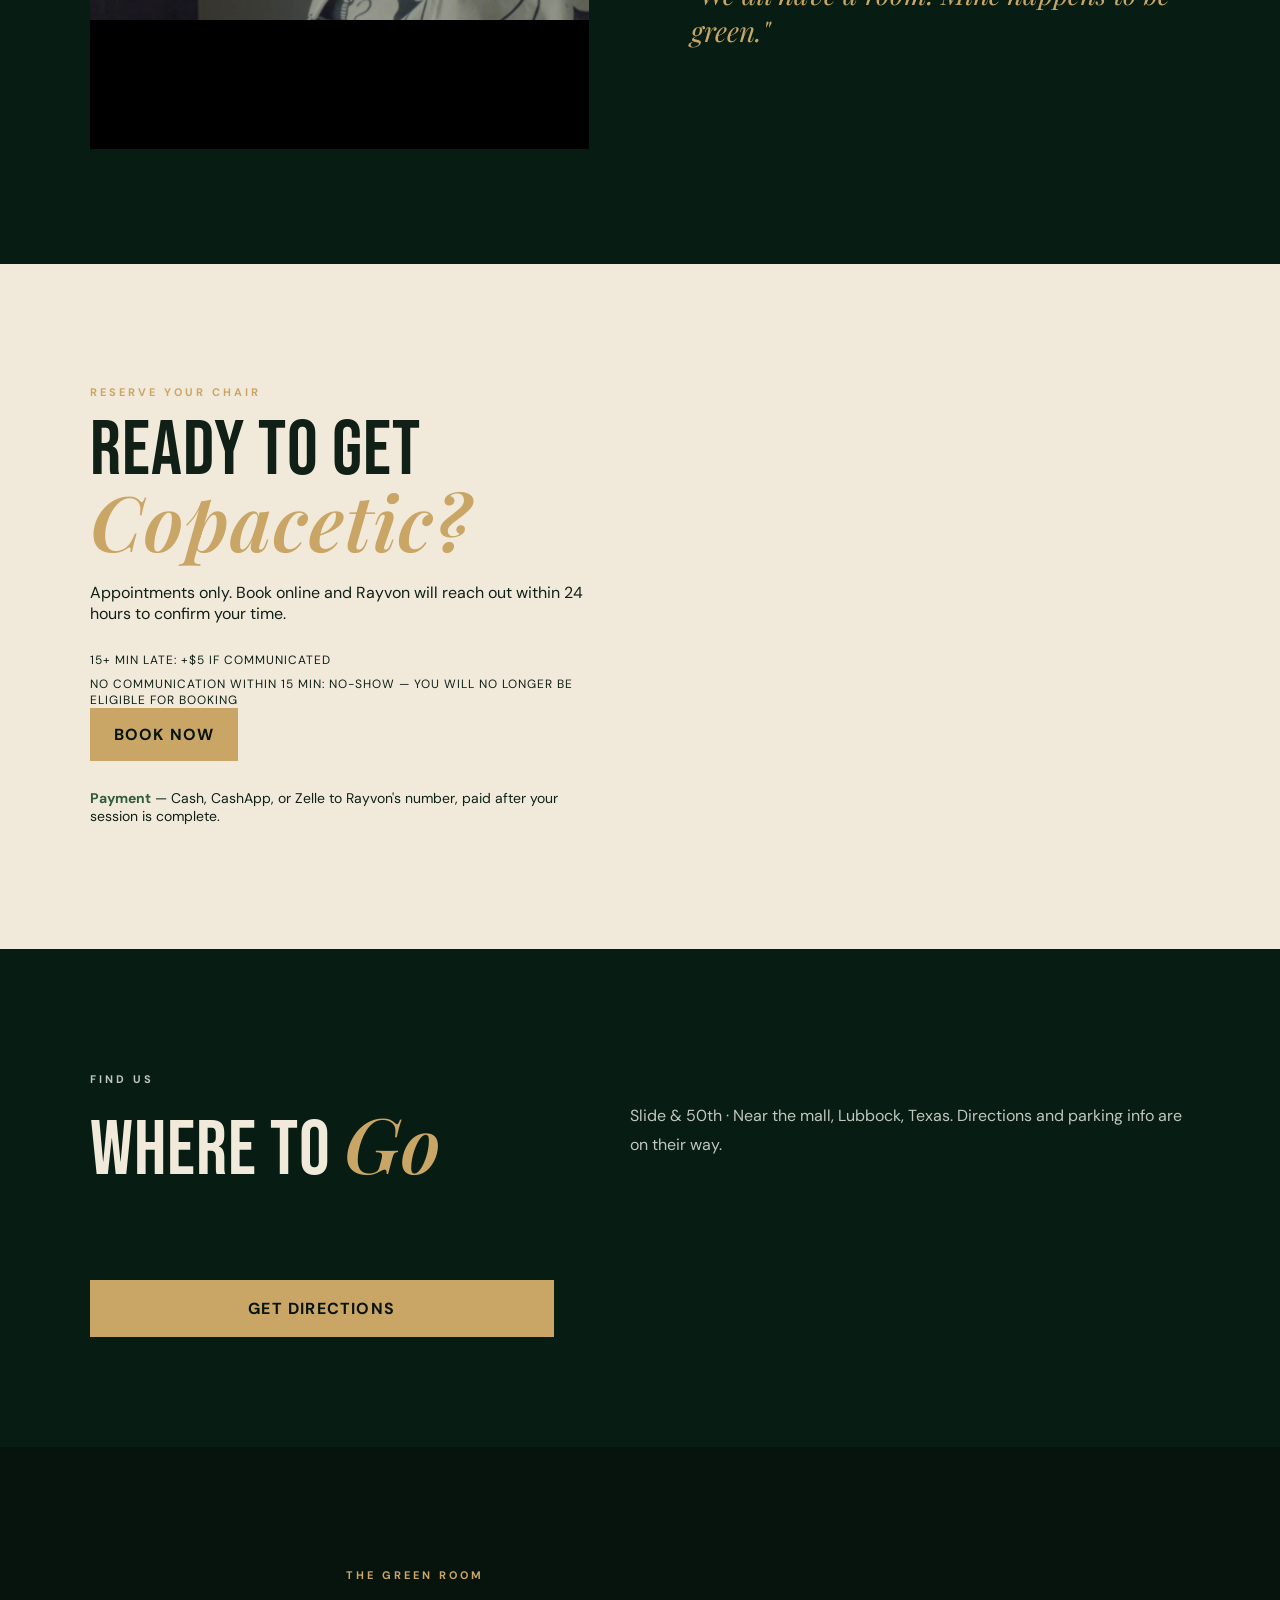
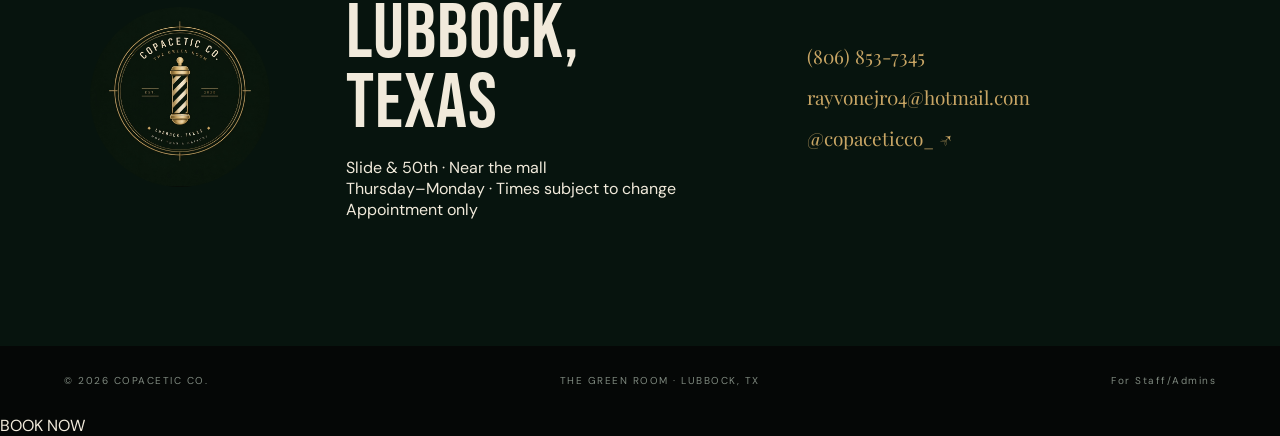
==== commit 3738a7a8: "new site updates" ====
--- a/index.html
+++ b/index.html
@@ -30,7 +30,7 @@
 <article><div><h3>Hair Trim Addition</h3><p>Precision hair trim, tailored style, and length adjustment.</p></div><b>$20</b><span>10–20 MIN</span></article>
 <article class="featured"><div><p class="eyebrow">THE COMPLETE EXPERIENCE</p><h3>The Full Copacetic</h3><p>Everything above, back to back, with zero rushing.</p></div><b>$70</b><span>1 HR</span></article>
 </div></section>
-<section id="work" class="work"><div class="section-head"><p class="eyebrow">FROM THE CHAIR</p><h2>Clean work. <em>No shortcuts.</em></h2></div><div class="gallery"><img src="assets/cut-1.jpeg" alt="Precision line up"><img src="assets/cut-2.jpeg" alt="Finished haircut"><img src="assets/cut-3.png" alt="Fade and styled hair"></div></section>
+<section id="work" class="work"><div class="section-head"><p class="eyebrow">FROM THE CHAIR</p><h2>Clean work. <em>No shortcuts.</em></h2></div><div class="gallery"><figure><img src="assets/1st-new-pic.png" alt="Precision barber work"><figcaption>Precision in every detail</figcaption></figure><figure><img src="assets/2nd-new-pic.png" alt="Fresh haircut finished at the chair"><figcaption>Clean finish</figcaption></figure><figure><img src="assets/3rd-new-pic.png" alt="Barber shaping a haircut"><figcaption>Made for you</figcaption></figure><figure><img src="assets/4th-new-pic.png" alt="Finished cut from the chair"><figcaption>No shortcuts</figcaption></figure></div></section>
 <section class="stats"><div><strong>65+</strong><span>CUTS / MONTH</span></div><div><strong>85%</strong><span>CLIENT RETENTION</span></div><div><strong>5+</strong><span>YEARS BEHIND THE CHAIR</span></div></section>
 <section id="story" class="story"><div class="story-image"><img src="assets/cut-5.png" alt="Barber at work"></div><div class="story-copy"><p class="eyebrow">BEHIND THE CHAIR</p><h2>Built from <em>the dorms up.</em></h2><p>Rayvon started cutting hair in the 10th grade — first teammates and younger brothers, then classmates and neighbors. Most of the craft was self-taught, with an early foundation shaped by his friend Marqeese.</p><p>At Texas Tech, dorm cuts became student-apartment cuts, then an independent barber studio. The Green Room is the next chapter: one room, one chair, and an experience built around authenticity.</p><p class="quote">"We all have a room. Mine happens to be green."</p></div></section>
 <section id="book" class="booking">
--- a/styles.css
+++ b/styles.css
@@ -80,6 +80,7 @@
   .staff-link {
     display: none;
   }
+
 }
 
 .nav-toggle,
@@ -392,45 +393,82 @@
 
 .gallery {
   display: grid;
-  grid-template-columns: 1.3fr .7fr .7fr 1.3fr;
-  gap: 10px;
+  grid-template-columns: repeat(3, minmax(0, 1fr));
+  gap: 16px;
+}
+
+.gallery figure {
+  position: relative;
+  aspect-ratio: 4 / 5;
+  margin: 0;
+  overflow: hidden;
+  border-radius: 8px;
+  background: var(--green2);
 }
 
 .gallery img {
+  display: block;
   width: 100%;
-  height: 470px;
+  height: 100%;
   object-fit: cover;
-}
-
-.gallery img:nth-child(2),
-.gallery img:nth-child(3) {
-  height: 360px;
-  margin-top: 70px;
-}
-
-.gallery img:nth-child(4) {
-  height: 470px;
-  margin-top: 0;
+  transition: transform .35s ease;
+}
+
+.gallery figure:hover img {
+  transform: scale(1.04);
+}
+
+.gallery figcaption {
+  position: absolute;
+  inset: auto 0 0;
+  padding: 42px 18px 18px;
+  background: linear-gradient(transparent, rgba(5, 7, 6, .82));
+  color: var(--cream);
+  font-family: 'Playfair Display';
+  font-size: 19px;
+}
+
+@media (min-width: 801px) and (max-width: 1100px) {
+  .gallery {
+    grid-template-columns: repeat(2, minmax(0, 1fr));
+  }
 }
 
 /* ---------- 11. Stats ---------- */
 .stats {
+  position: relative;
+  isolation: isolate;
   display: grid;
   grid-template-columns: repeat(3, 1fr);
-  background: var(--gold);
-  color: #0c1711;
+  background: var(--green);
+  color: var(--cream);
+}
+
+.stats::before {
+  content: "";
+  position: absolute;
+  inset: 0;
+  z-index: 0;
+  background: url('assets/5th-new-pic.png') center/cover no-repeat;
+  opacity: .18;
+}
+
+.stats > * {
+  position: relative;
+  z-index: 1;
 }
 
 .stats div {
-  padding: 55px;
+  padding: 90px 55px;
   text-align: center;
-  border-right: 1px solid #0c171133;
+  border-right: 1px solid #f1eadb33;
 }
 
 .stats strong {
   display: block;
   font-family: 'Bebas Neue';
-  font-size: 65px;
+  font-size: 80px;
+  color: var(--gold);
 }
 
 .stats span {
@@ -720,15 +758,11 @@
   }
 
   .gallery {
-    grid-template-columns: 1fr 1fr;
-  }
-
-  .gallery img,
-  .gallery img:nth-child(2),
-  .gallery img:nth-child(3),
-  .gallery img:nth-child(4) {
-    height: 260px;
-    margin: 0;
+    grid-template-columns: 1fr;
+  }
+
+  .gallery figure {
+    aspect-ratio: 4 / 3;
   }
 
   .stats {
@@ -736,9 +770,9 @@
   }
 
   .stats div {
-    padding: 30px;
+    padding: 55px 30px;
     border-right: 0;
-    border-bottom: 1px solid #0c171133;
+    border-bottom: 1px solid #f1eadb33;
   }
 
   .stats strong {
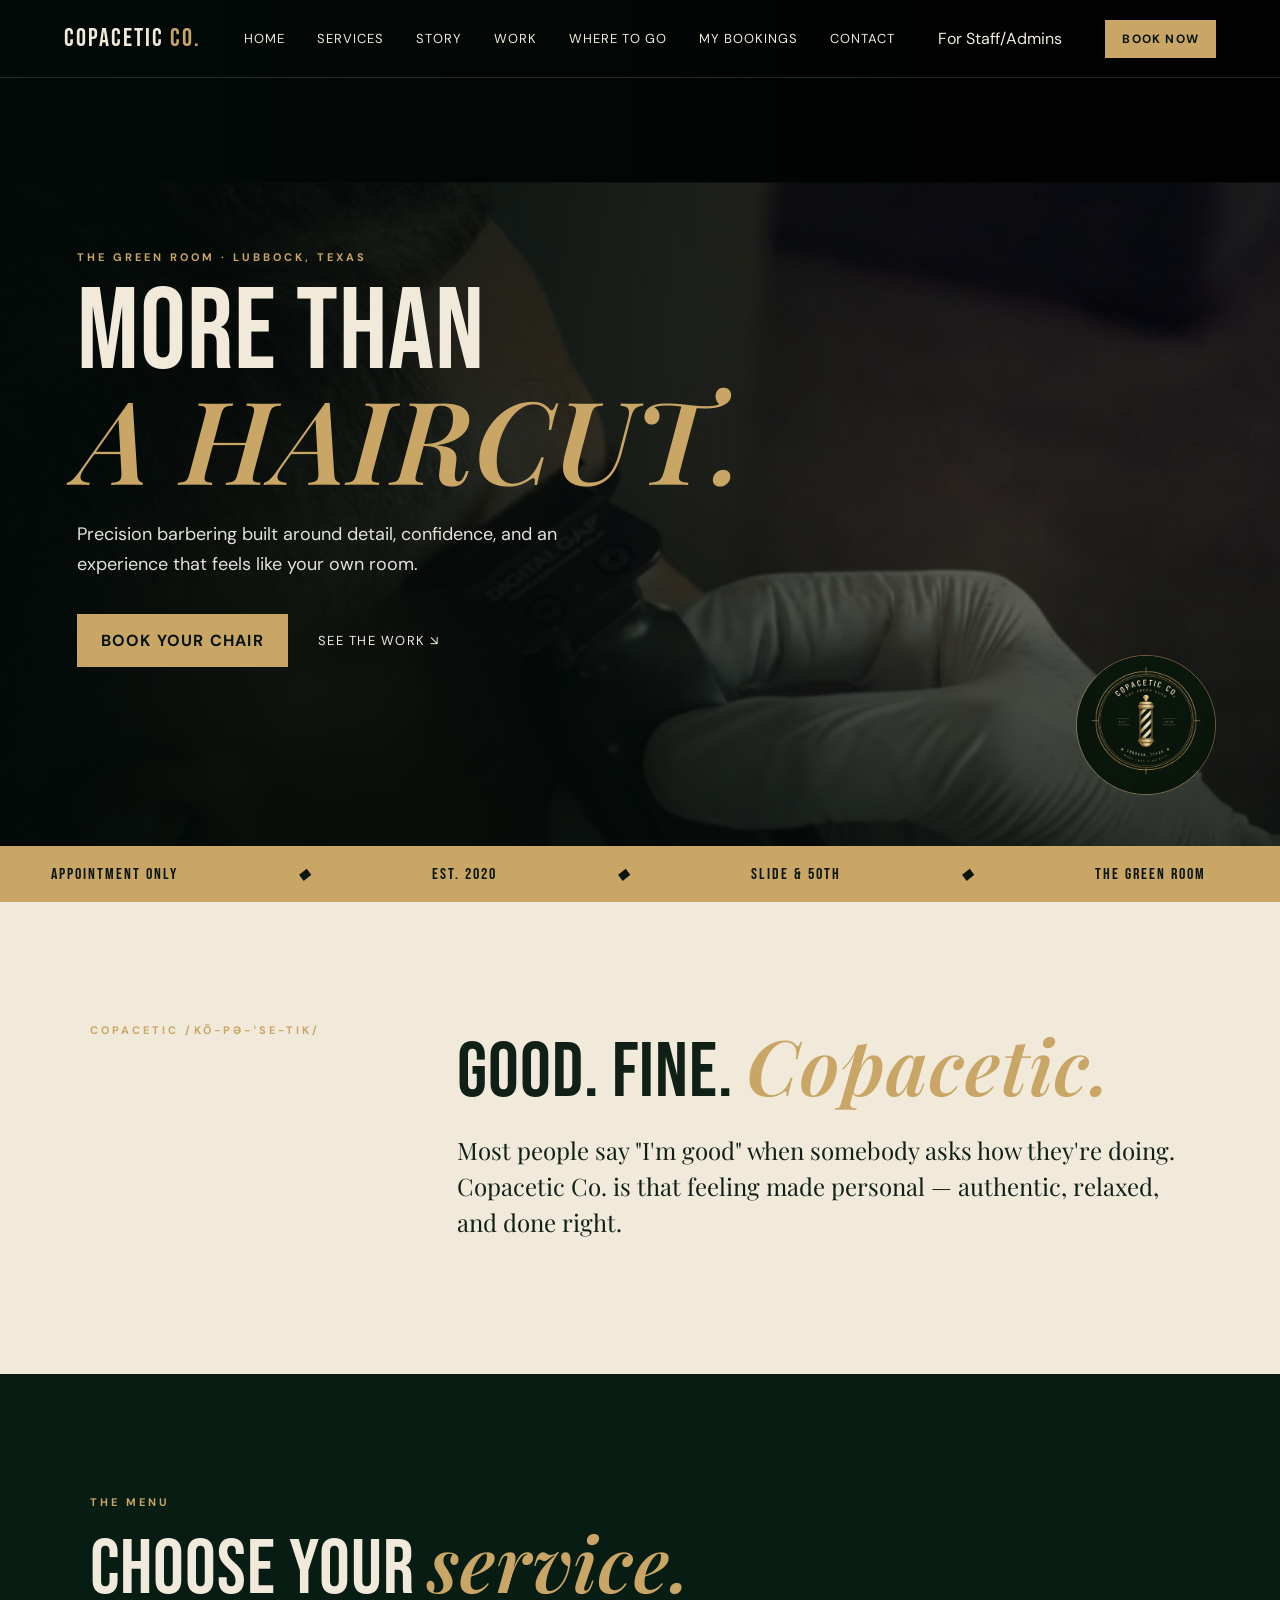
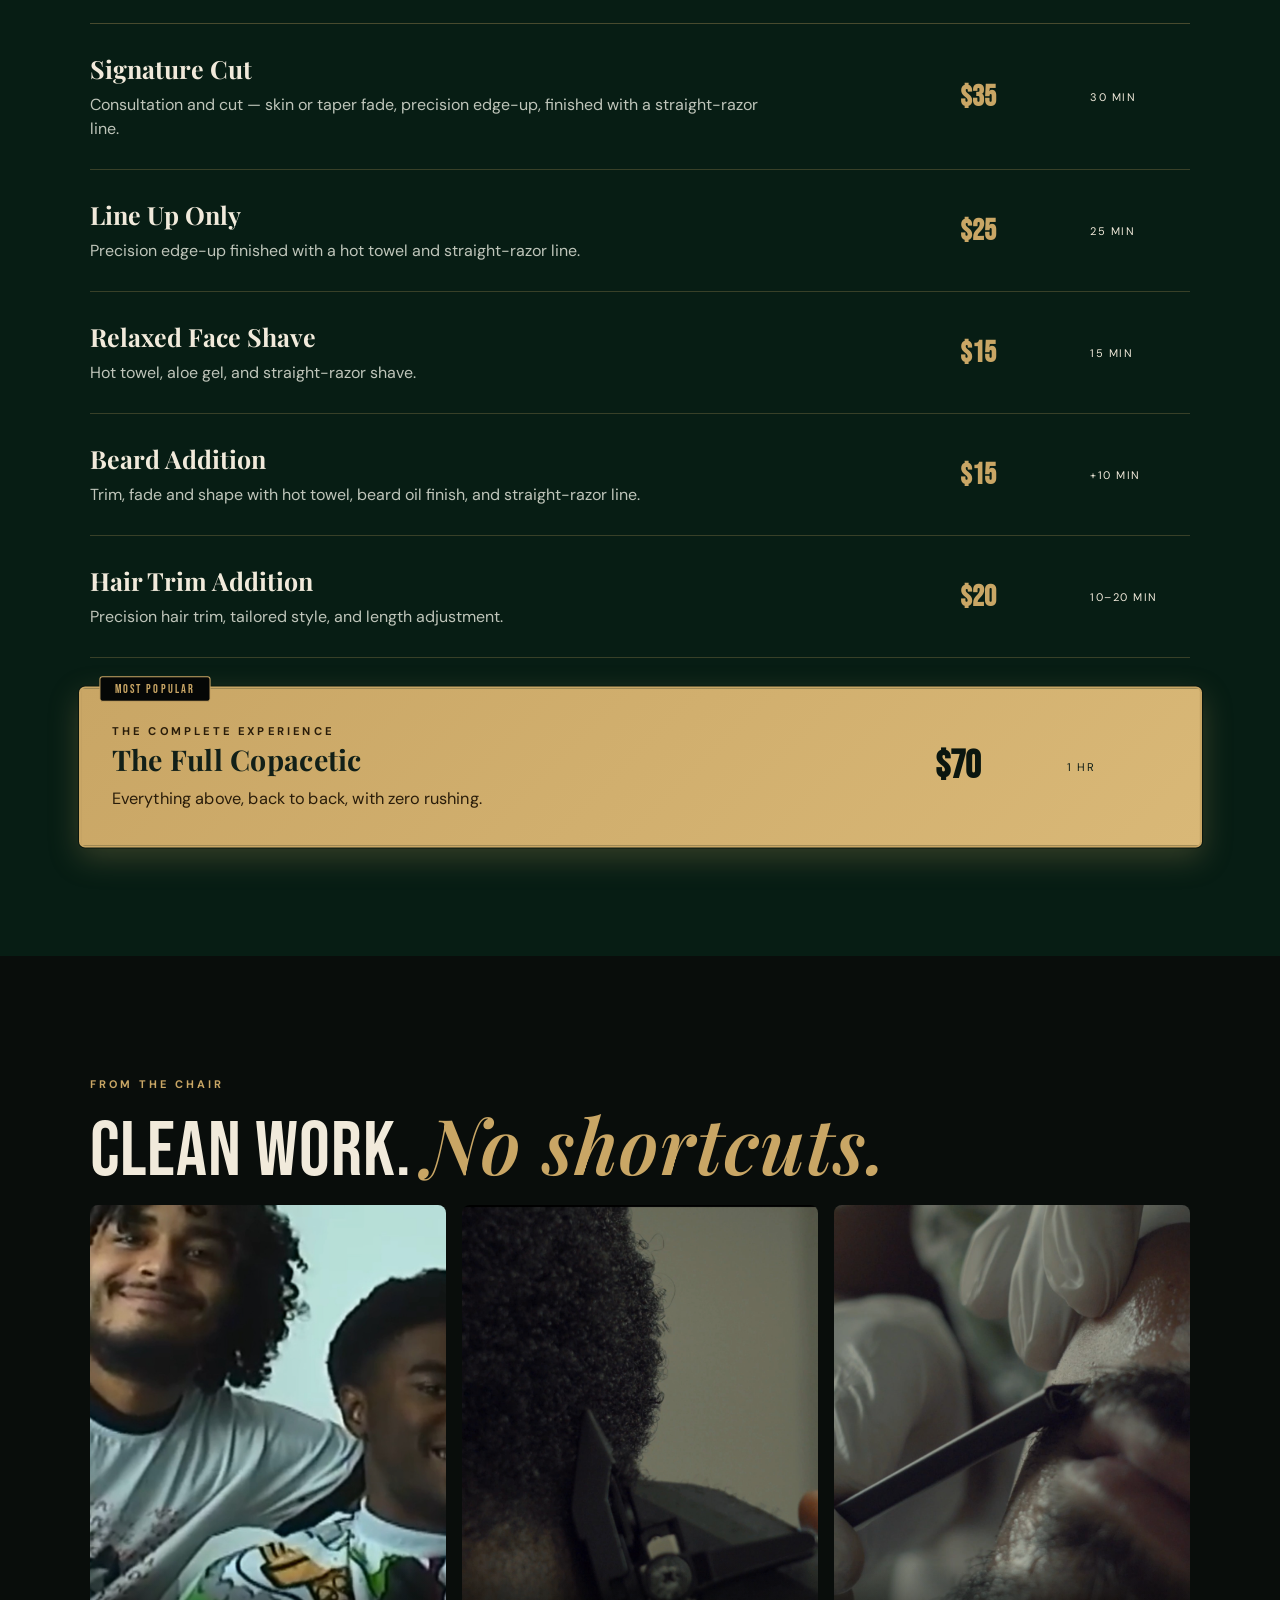
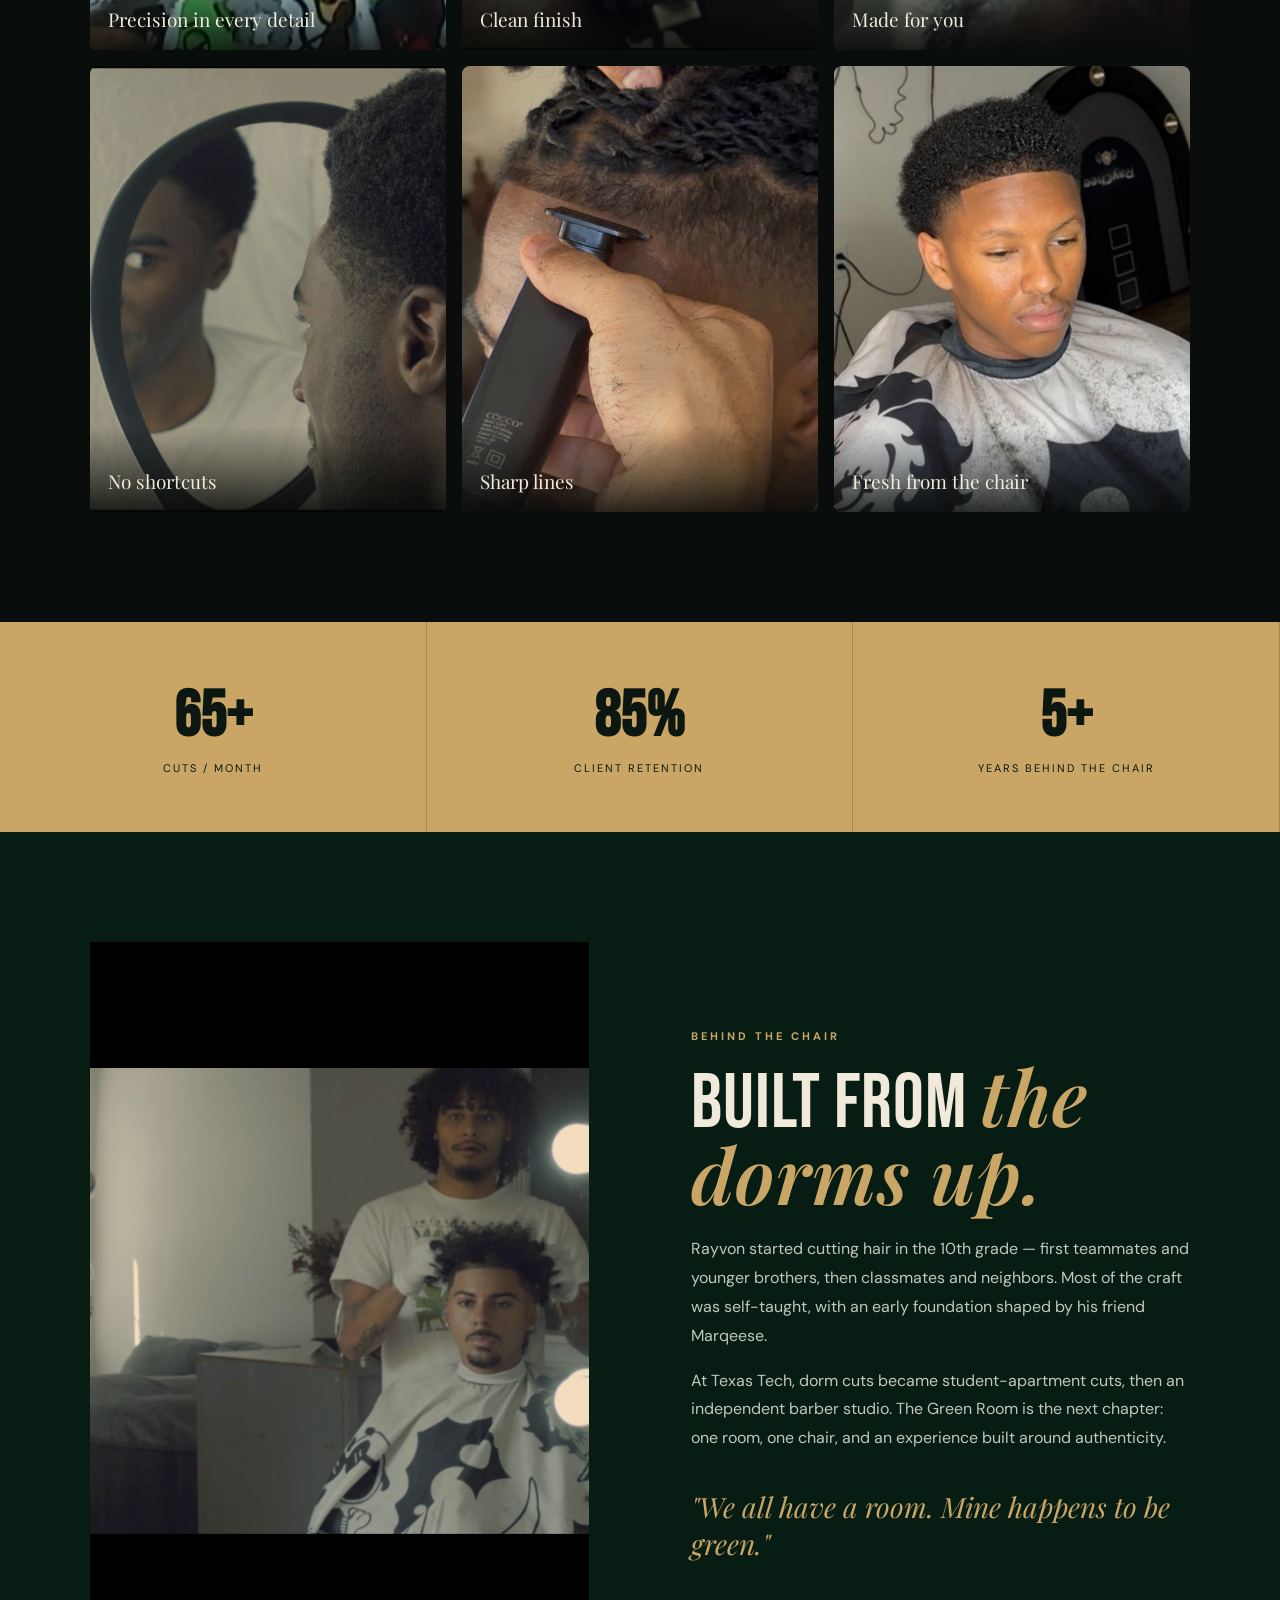
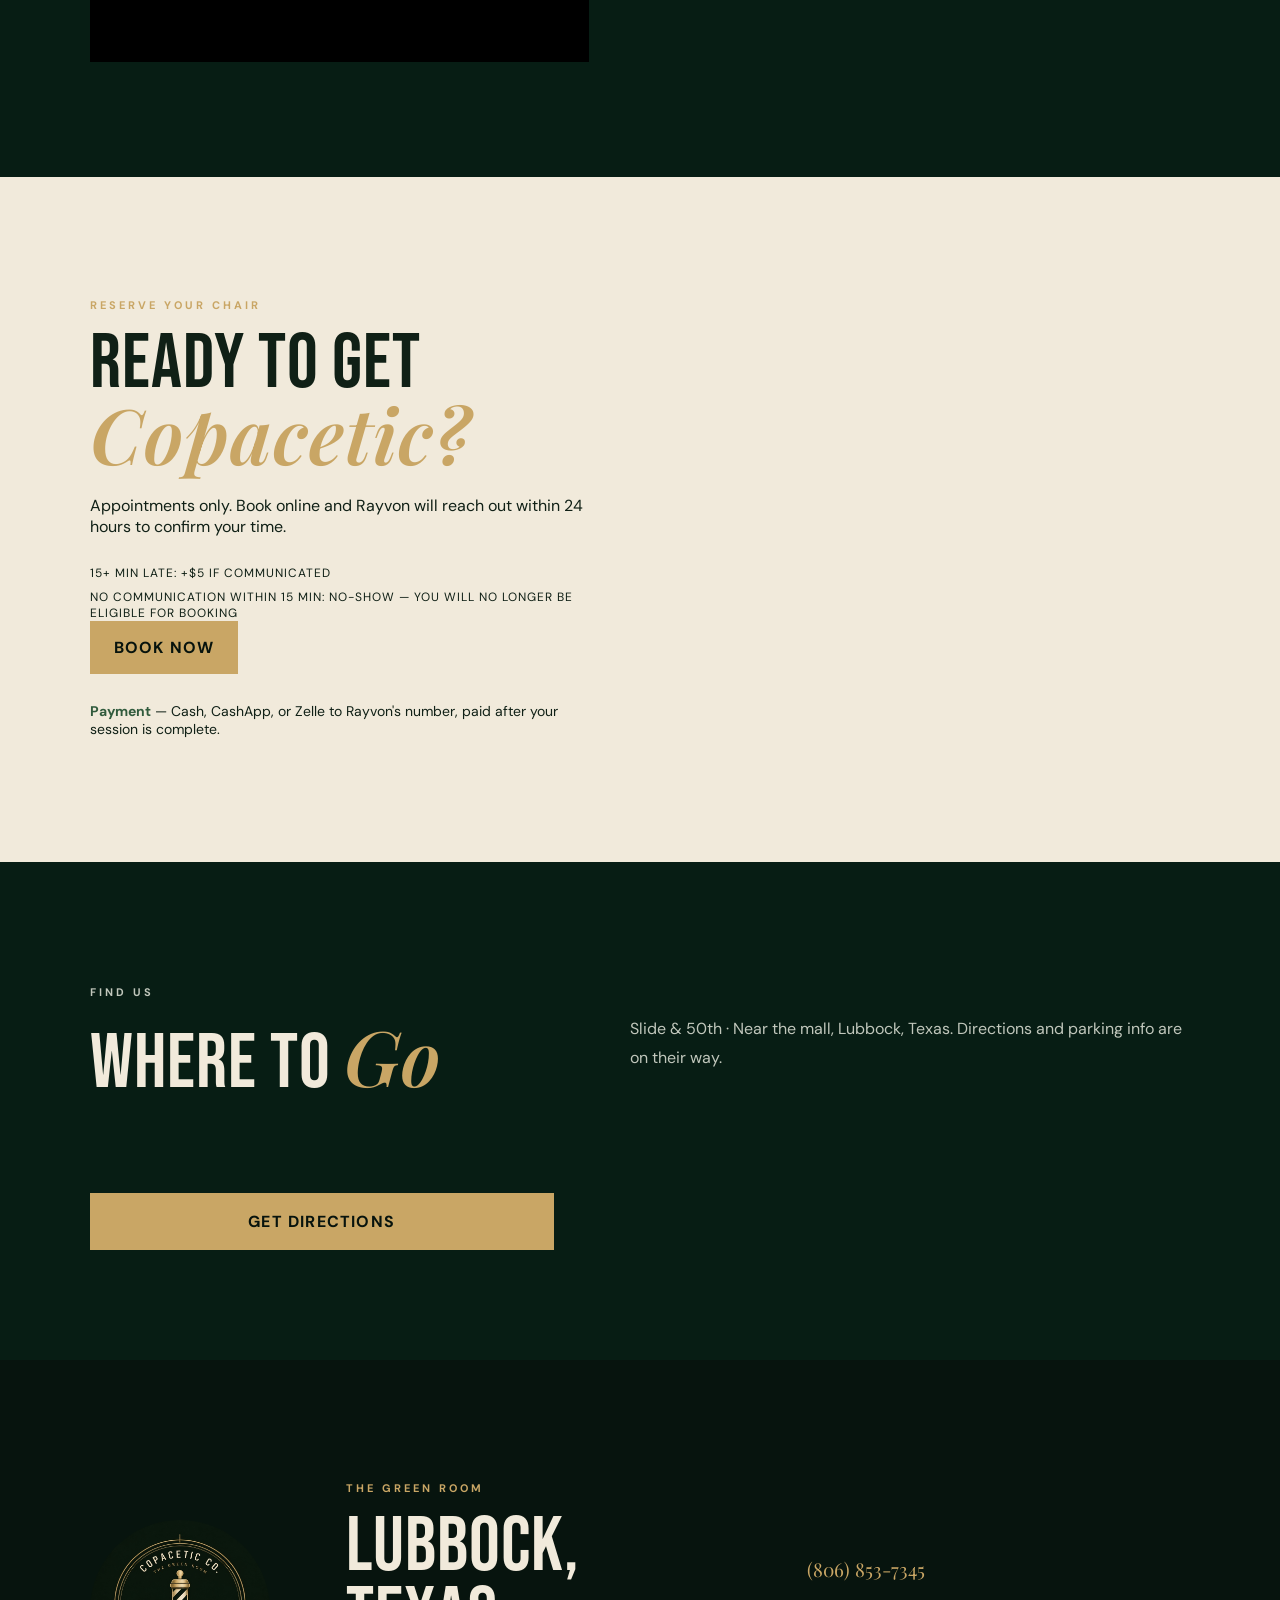
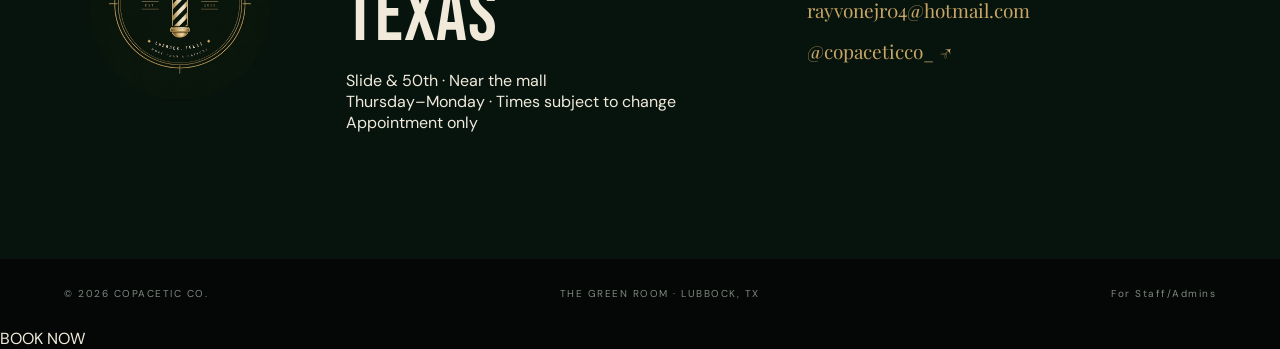
==== commit 2b64d7a9: "new pic final touch ups" ====
--- a/index.html
+++ b/index.html
@@ -30,7 +30,7 @@
 <article><div><h3>Hair Trim Addition</h3><p>Precision hair trim, tailored style, and length adjustment.</p></div><b>$20</b><span>10–20 MIN</span></article>
 <article class="featured"><div><p class="eyebrow">THE COMPLETE EXPERIENCE</p><h3>The Full Copacetic</h3><p>Everything above, back to back, with zero rushing.</p></div><b>$70</b><span>1 HR</span></article>
 </div></section>
-<section id="work" class="work"><div class="section-head"><p class="eyebrow">FROM THE CHAIR</p><h2>Clean work. <em>No shortcuts.</em></h2></div><div class="gallery"><figure><img src="assets/1st-new-pic.png" alt="Precision barber work"><figcaption>Precision in every detail</figcaption></figure><figure><img src="assets/2nd-new-pic.png" alt="Fresh haircut finished at the chair"><figcaption>Clean finish</figcaption></figure><figure><img src="assets/3rd-new-pic.png" alt="Barber shaping a haircut"><figcaption>Made for you</figcaption></figure><figure><img src="assets/4th-new-pic.png" alt="Finished cut from the chair"><figcaption>No shortcuts</figcaption></figure></div></section>
+<section id="work" class="work"><div class="section-head"><p class="eyebrow">FROM THE CHAIR</p><h2>Clean work. <em>No shortcuts.</em></h2></div><div class="gallery"><figure><img src="assets/1st-new-pic.png" alt="Precision barber work"><figcaption>Precision in every detail</figcaption></figure><figure><img src="assets/2nd-new-pic.png" alt="Fresh haircut finished at the chair"><figcaption>Clean finish</figcaption></figure><figure><img src="assets/3rd-new-pic.png" alt="Barber shaping a haircut"><figcaption>Made for you</figcaption></figure><figure><img src="assets/4th-new-pic.png" alt="Finished cut from the chair"><figcaption>No shortcuts</figcaption></figure><figure><img src="assets/cut-1.jpeg" alt="Precision line up"><figcaption>Sharp lines</figcaption></figure><figure><img src="assets/cut-2.jpeg" alt="Finished haircut"><figcaption>Fresh from the chair</figcaption></figure></div></section>
 <section class="stats"><div><strong>65+</strong><span>CUTS / MONTH</span></div><div><strong>85%</strong><span>CLIENT RETENTION</span></div><div><strong>5+</strong><span>YEARS BEHIND THE CHAIR</span></div></section>
 <section id="story" class="story"><div class="story-image"><img src="assets/cut-5.png" alt="Barber at work"></div><div class="story-copy"><p class="eyebrow">BEHIND THE CHAIR</p><h2>Built from <em>the dorms up.</em></h2><p>Rayvon started cutting hair in the 10th grade — first teammates and younger brothers, then classmates and neighbors. Most of the craft was self-taught, with an early foundation shaped by his friend Marqeese.</p><p>At Texas Tech, dorm cuts became student-apartment cuts, then an independent barber studio. The Green Room is the next chapter: one room, one chair, and an experience built around authenticity.</p><p class="quote">"We all have a room. Mine happens to be green."</p></div></section>
 <section id="book" class="booking">
--- a/styles.css
+++ b/styles.css
@@ -436,39 +436,22 @@
 
 /* ---------- 11. Stats ---------- */
 .stats {
-  position: relative;
-  isolation: isolate;
   display: grid;
   grid-template-columns: repeat(3, 1fr);
-  background: var(--green);
-  color: var(--cream);
-}
-
-.stats::before {
-  content: "";
-  position: absolute;
-  inset: 0;
-  z-index: 0;
-  background: url('assets/5th-new-pic.png') center/cover no-repeat;
-  opacity: .18;
-}
-
-.stats > * {
-  position: relative;
-  z-index: 1;
+  background: var(--gold);
+  color: #0c1711;
 }
 
 .stats div {
-  padding: 90px 55px;
+  padding: 55px;
   text-align: center;
-  border-right: 1px solid #f1eadb33;
+  border-right: 1px solid #0c171133;
 }
 
 .stats strong {
   display: block;
   font-family: 'Bebas Neue';
-  font-size: 80px;
-  color: var(--gold);
+  font-size: 65px;
 }
 
 .stats span {
@@ -770,9 +753,9 @@
   }
 
   .stats div {
-    padding: 55px 30px;
+    padding: 30px;
     border-right: 0;
-    border-bottom: 1px solid #f1eadb33;
+    border-bottom: 1px solid #0c171133;
   }
 
   .stats strong {
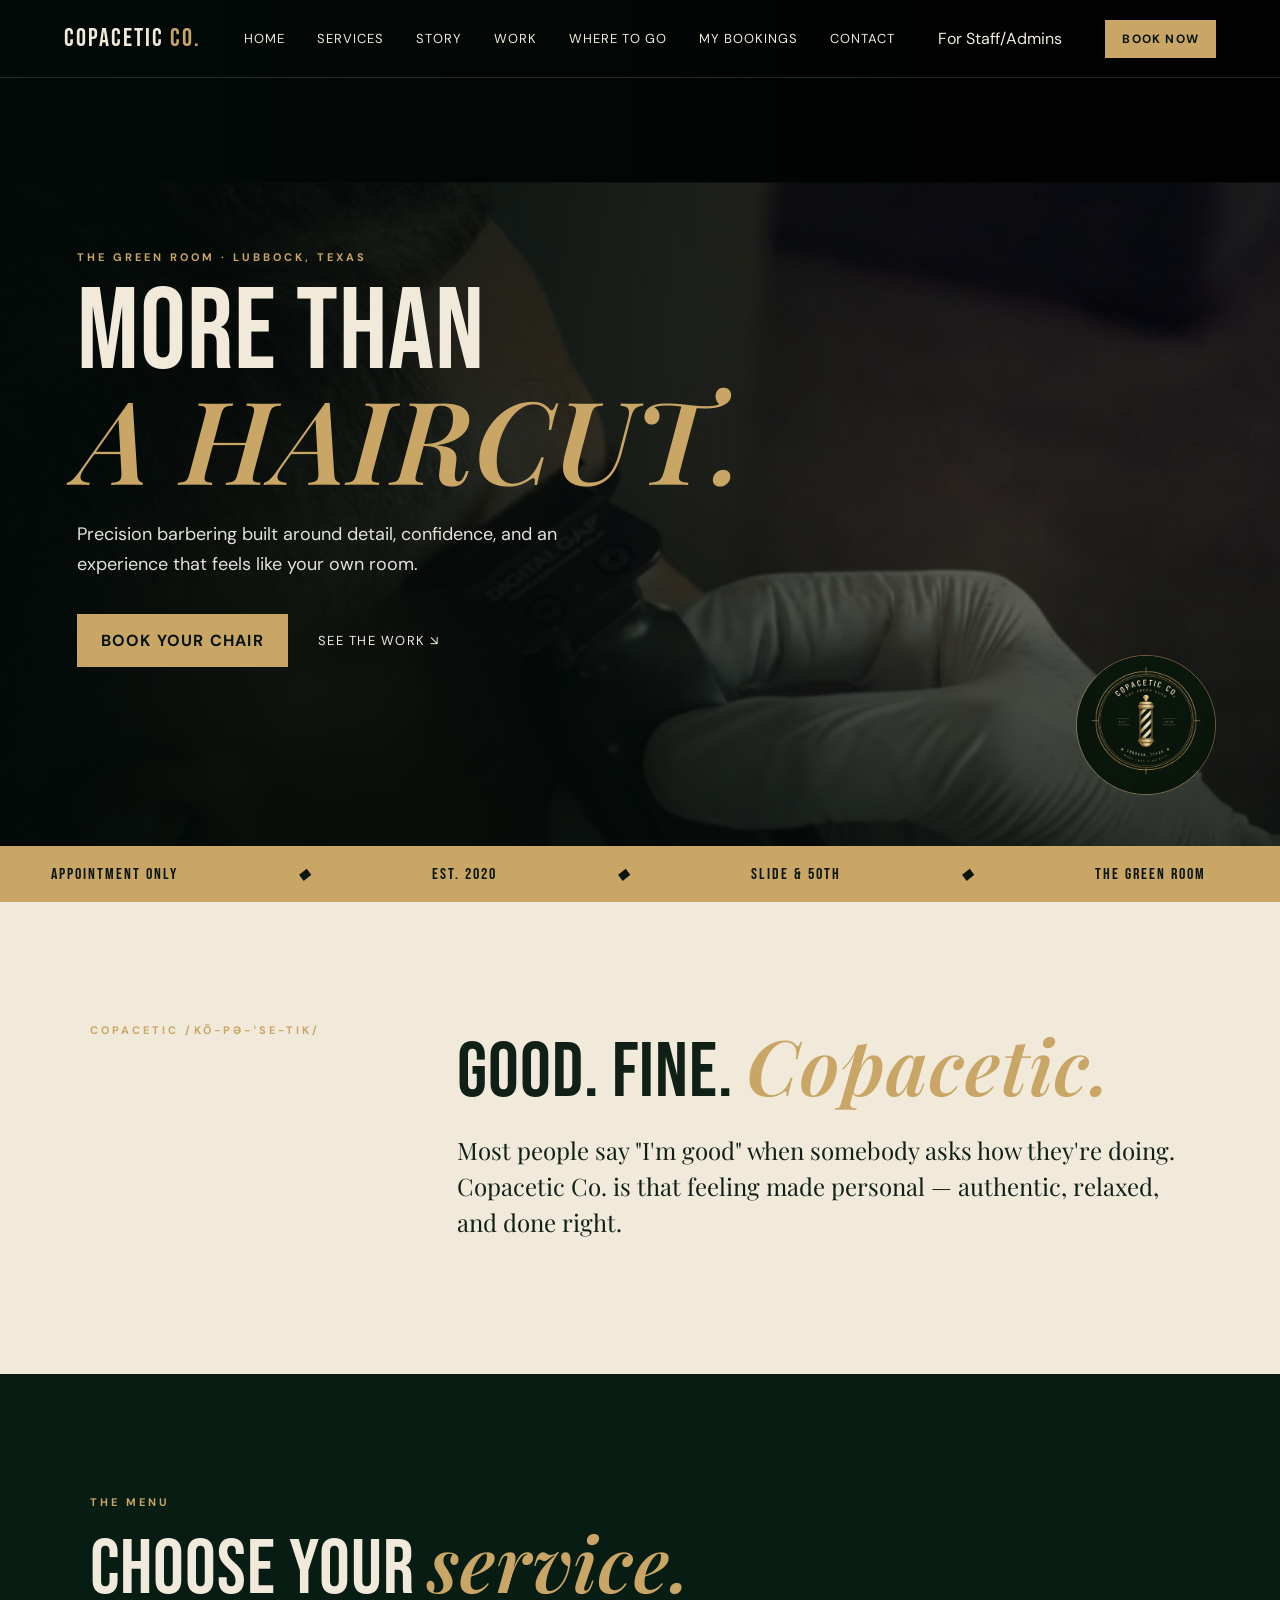
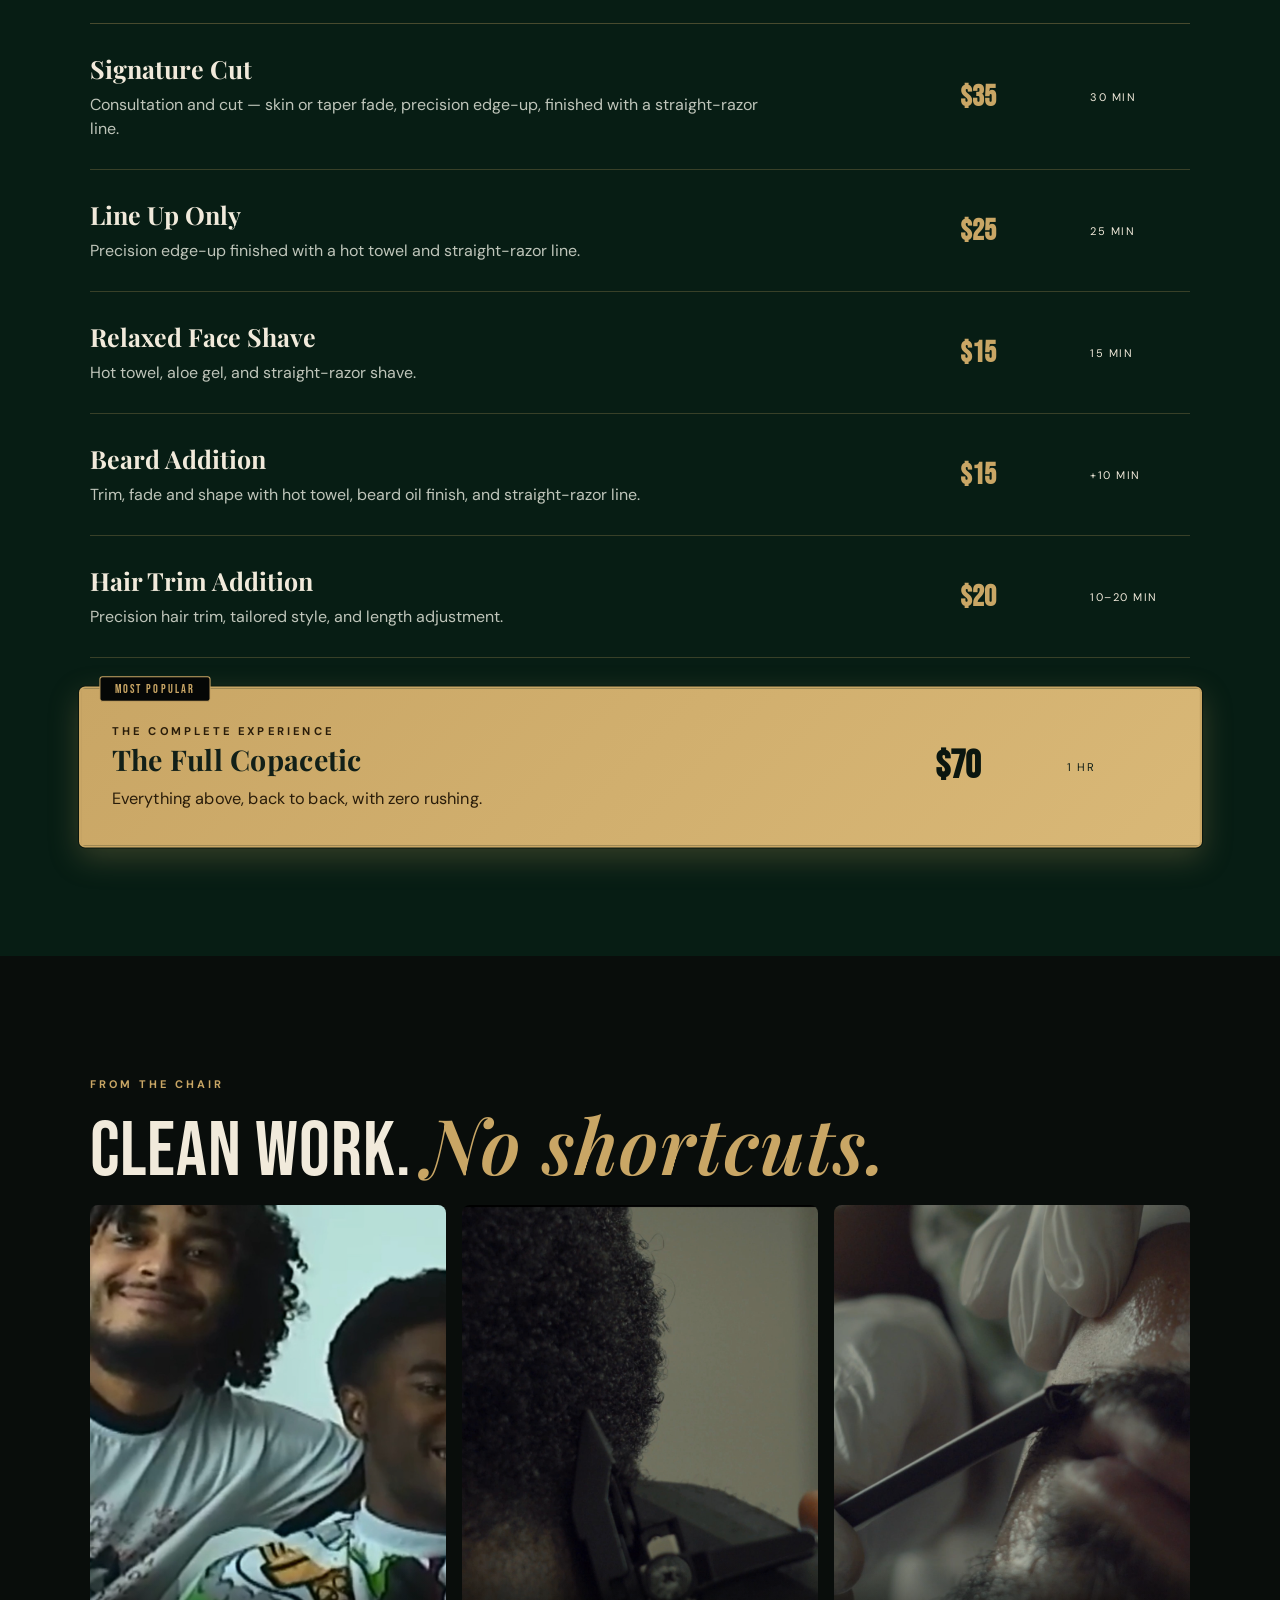
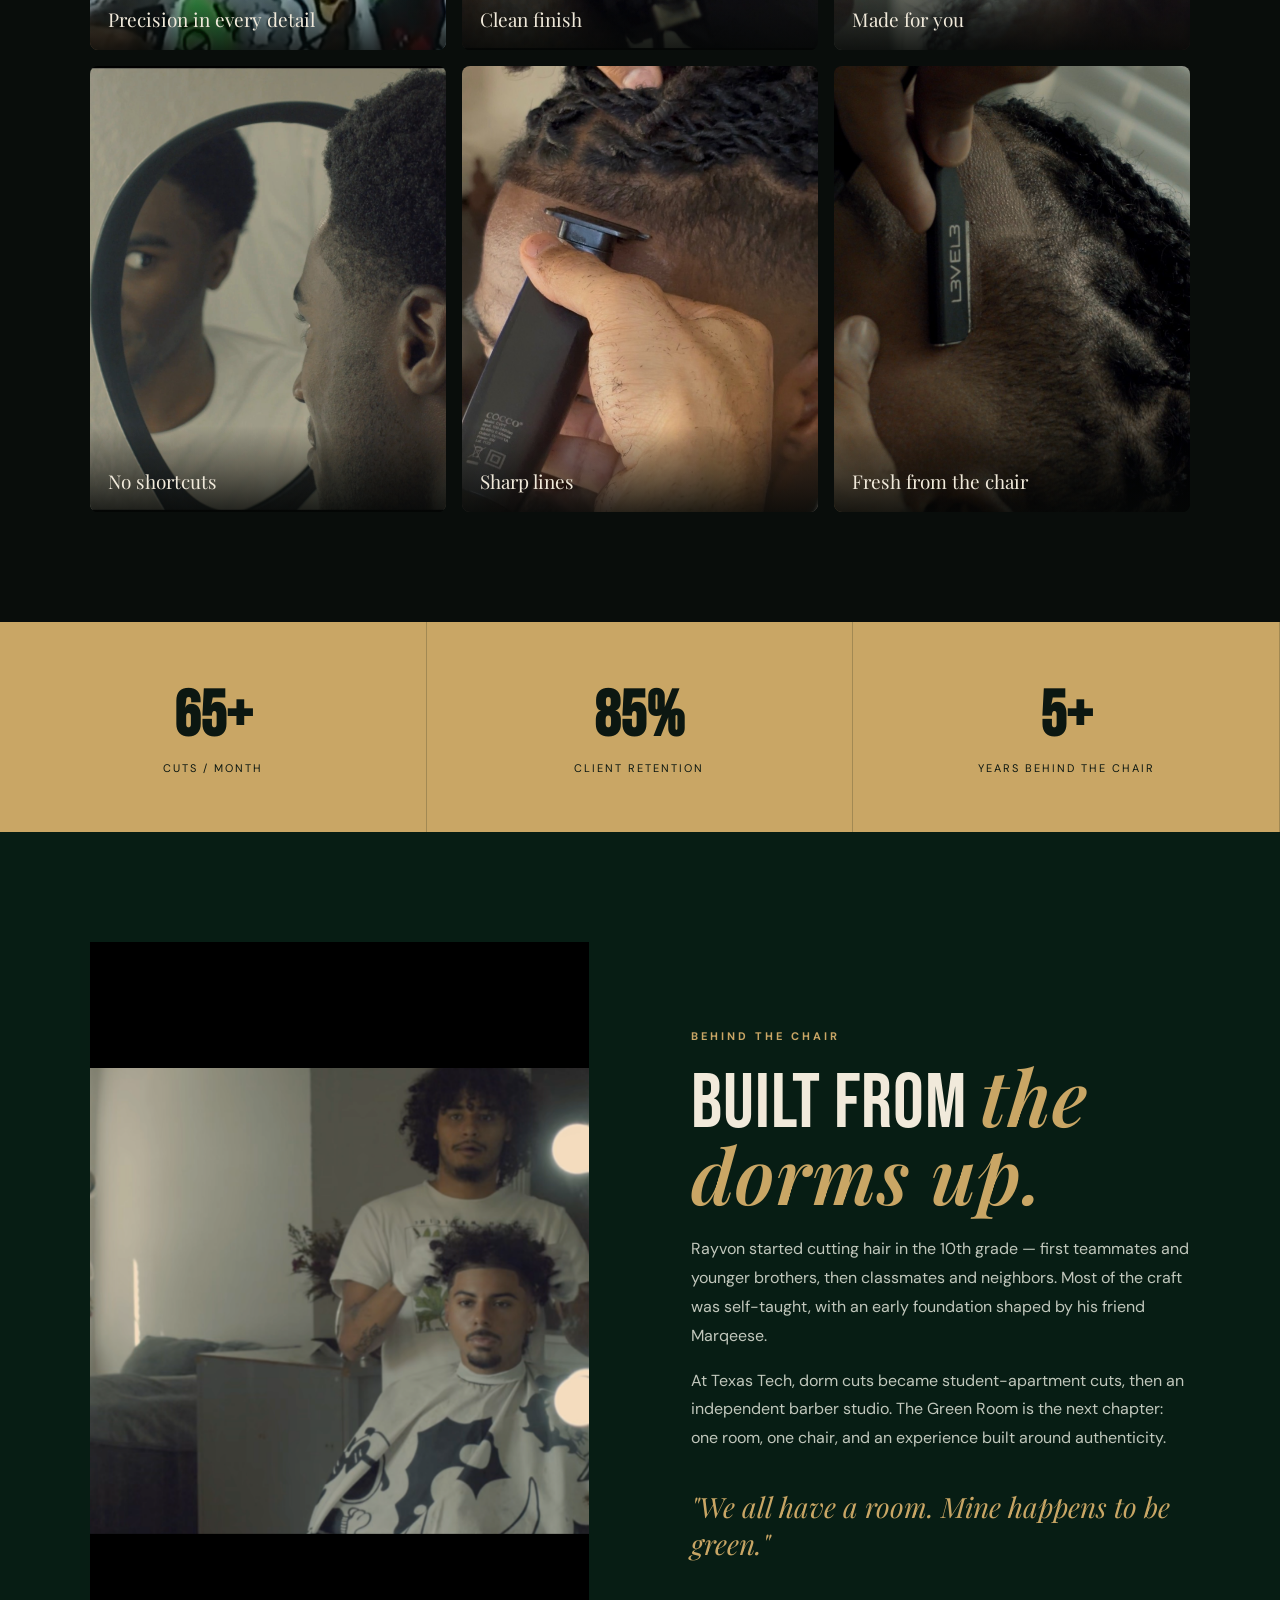
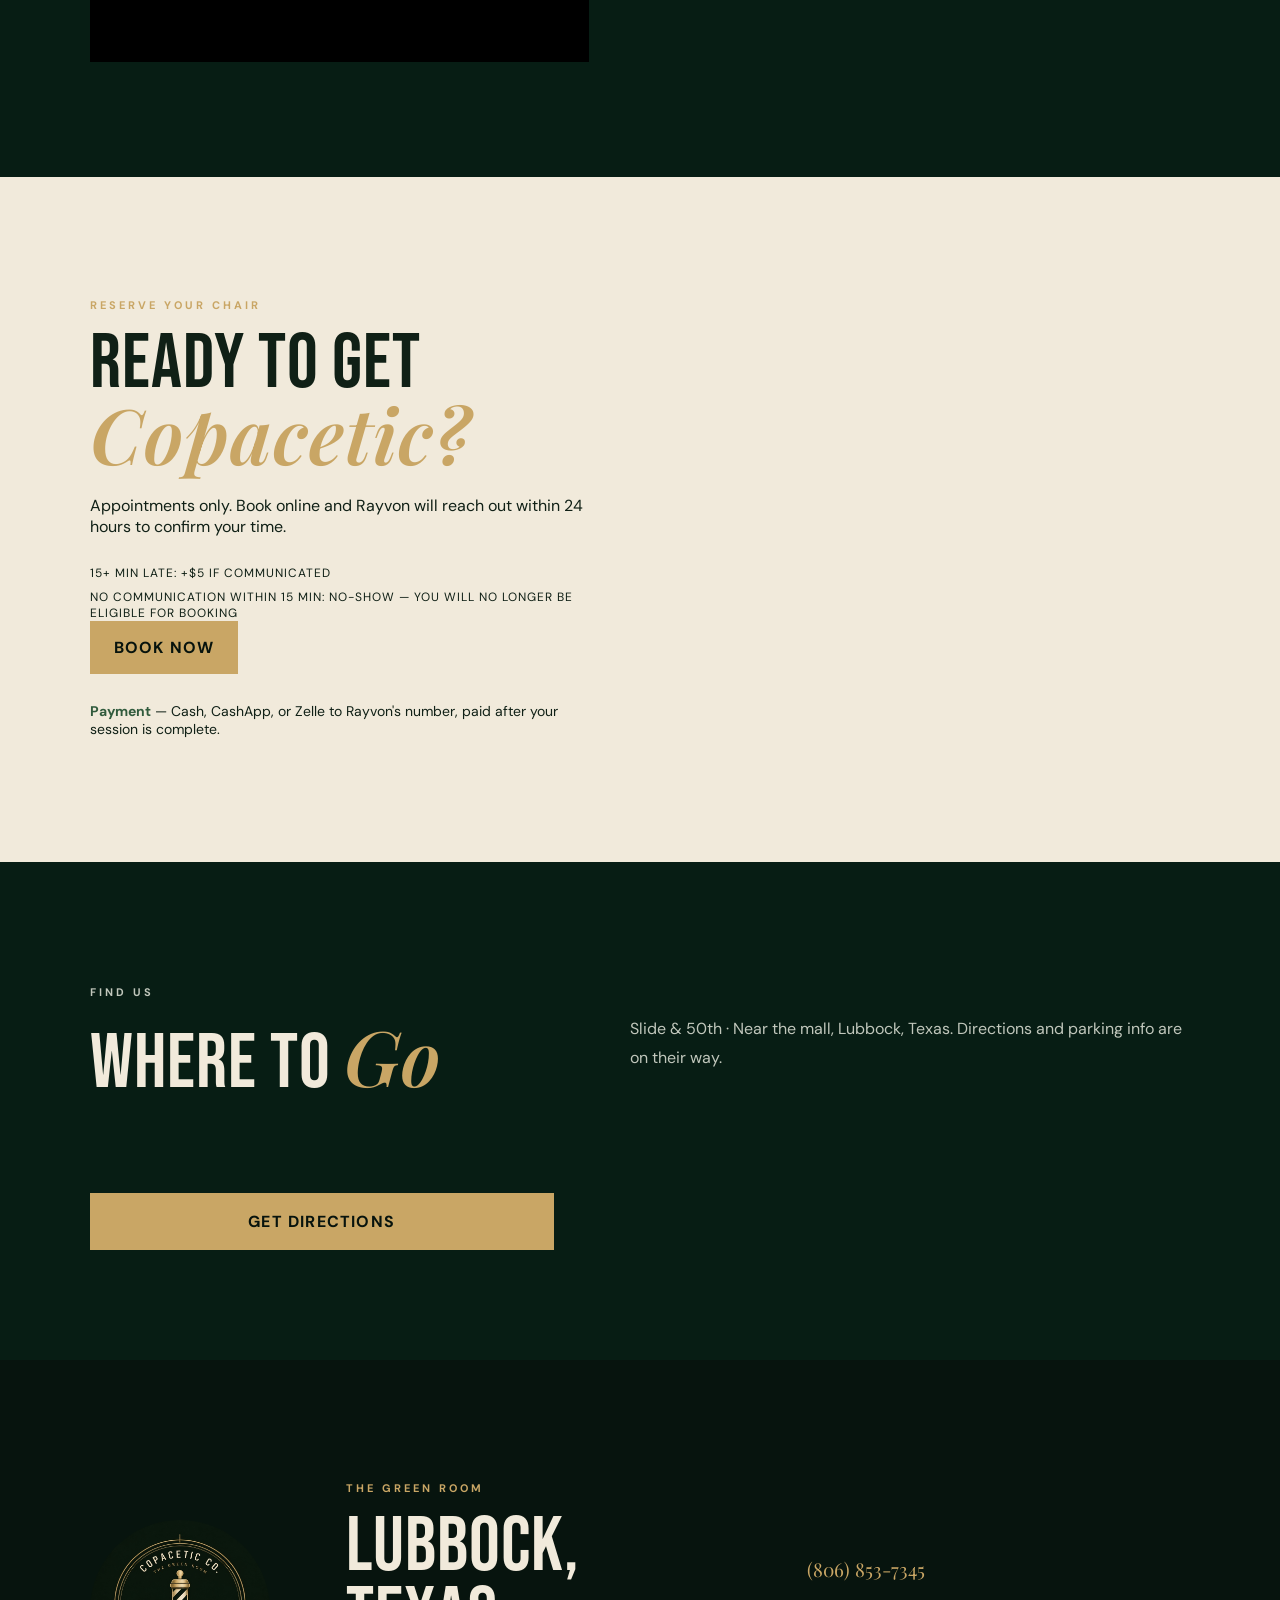
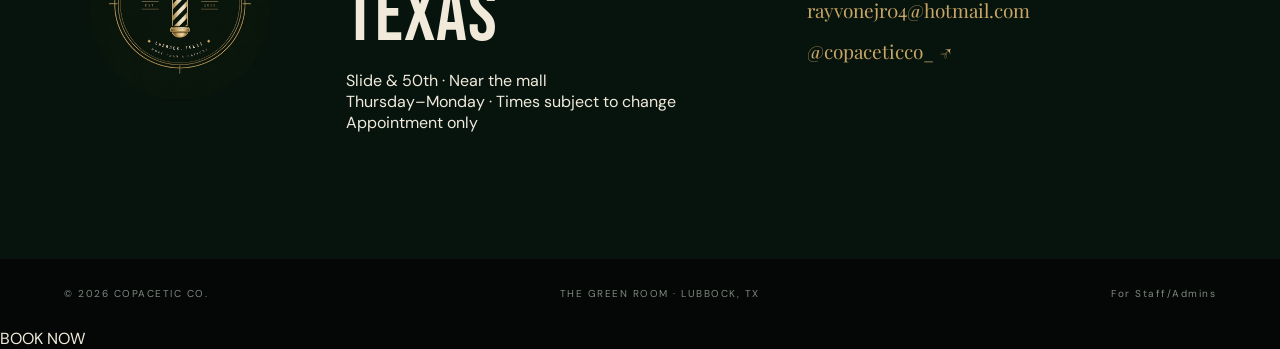
==== commit e44527a4: "fix gallery" ====
--- a/index.html
+++ b/index.html
@@ -30,7 +30,7 @@
 <article><div><h3>Hair Trim Addition</h3><p>Precision hair trim, tailored style, and length adjustment.</p></div><b>$20</b><span>10–20 MIN</span></article>
 <article class="featured"><div><p class="eyebrow">THE COMPLETE EXPERIENCE</p><h3>The Full Copacetic</h3><p>Everything above, back to back, with zero rushing.</p></div><b>$70</b><span>1 HR</span></article>
 </div></section>
-<section id="work" class="work"><div class="section-head"><p class="eyebrow">FROM THE CHAIR</p><h2>Clean work. <em>No shortcuts.</em></h2></div><div class="gallery"><figure><img src="assets/1st-new-pic.png" alt="Precision barber work"><figcaption>Precision in every detail</figcaption></figure><figure><img src="assets/2nd-new-pic.png" alt="Fresh haircut finished at the chair"><figcaption>Clean finish</figcaption></figure><figure><img src="assets/3rd-new-pic.png" alt="Barber shaping a haircut"><figcaption>Made for you</figcaption></figure><figure><img src="assets/4th-new-pic.png" alt="Finished cut from the chair"><figcaption>No shortcuts</figcaption></figure><figure><img src="assets/cut-1.jpeg" alt="Precision line up"><figcaption>Sharp lines</figcaption></figure><figure><img src="assets/cut-2.jpeg" alt="Finished haircut"><figcaption>Fresh from the chair</figcaption></figure></div></section>
+<section id="work" class="work"><div class="section-head"><p class="eyebrow">FROM THE CHAIR</p><h2>Clean work. <em>No shortcuts.</em></h2></div><div class="gallery"><figure><img src="assets/1st-new-pic.png" alt="Precision barber work"><figcaption>Precision in every detail</figcaption></figure><figure><img src="assets/2nd-new-pic.png" alt="Fresh haircut finished at the chair"><figcaption>Clean finish</figcaption></figure><figure><img src="assets/3rd-new-pic.png" alt="Barber shaping a haircut"><figcaption>Made for you</figcaption></figure><figure><img src="assets/4th-new-pic.png" alt="Finished cut from the chair"><figcaption>No shortcuts</figcaption></figure><figure><img src="assets/cut-1.jpeg" alt="Precision line up"><figcaption>Sharp lines</figcaption></figure><figure><img src="assets/6th-new-pic.png" alt="Finished haircut"><figcaption>Fresh from the chair</figcaption></figure></div></section>
 <section class="stats"><div><strong>65+</strong><span>CUTS / MONTH</span></div><div><strong>85%</strong><span>CLIENT RETENTION</span></div><div><strong>5+</strong><span>YEARS BEHIND THE CHAIR</span></div></section>
 <section id="story" class="story"><div class="story-image"><img src="assets/cut-5.png" alt="Barber at work"></div><div class="story-copy"><p class="eyebrow">BEHIND THE CHAIR</p><h2>Built from <em>the dorms up.</em></h2><p>Rayvon started cutting hair in the 10th grade — first teammates and younger brothers, then classmates and neighbors. Most of the craft was self-taught, with an early foundation shaped by his friend Marqeese.</p><p>At Texas Tech, dorm cuts became student-apartment cuts, then an independent barber studio. The Green Room is the next chapter: one room, one chair, and an experience built around authenticity.</p><p class="quote">"We all have a room. Mine happens to be green."</p></div></section>
 <section id="book" class="booking">
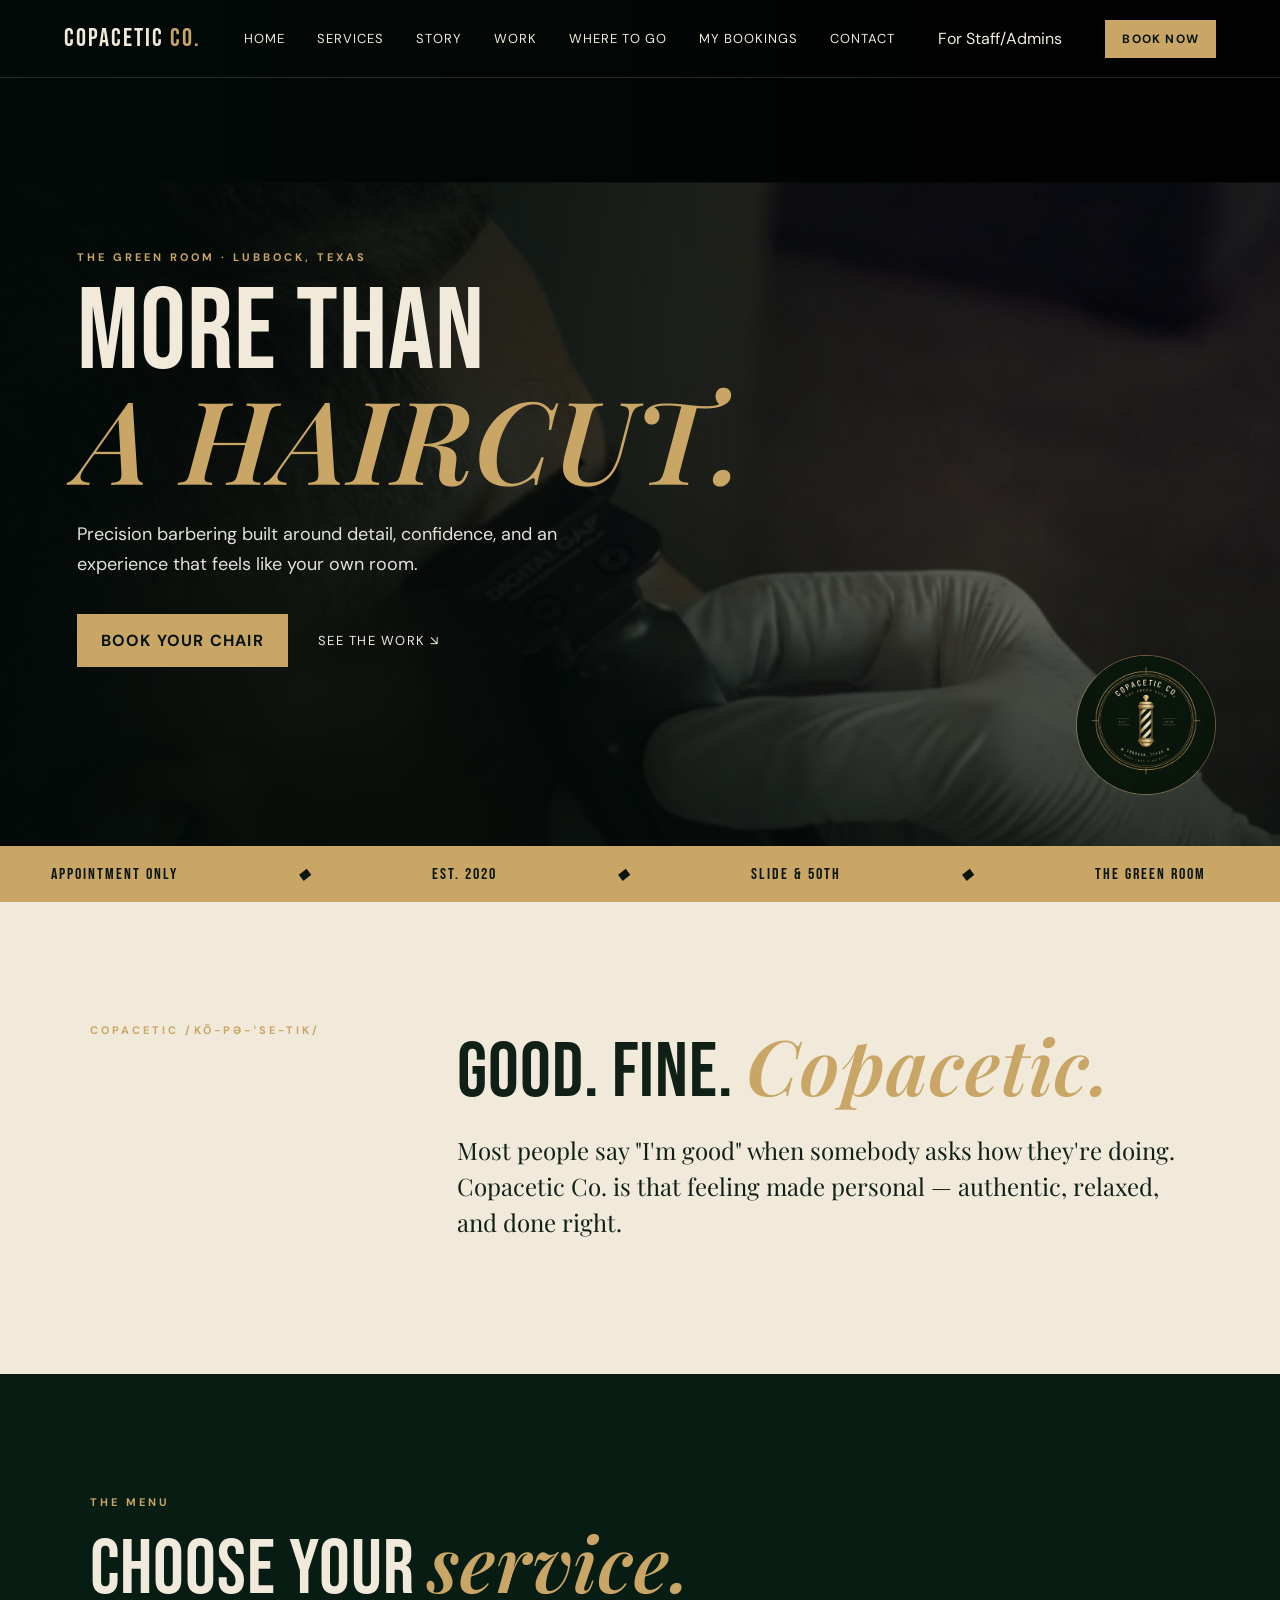
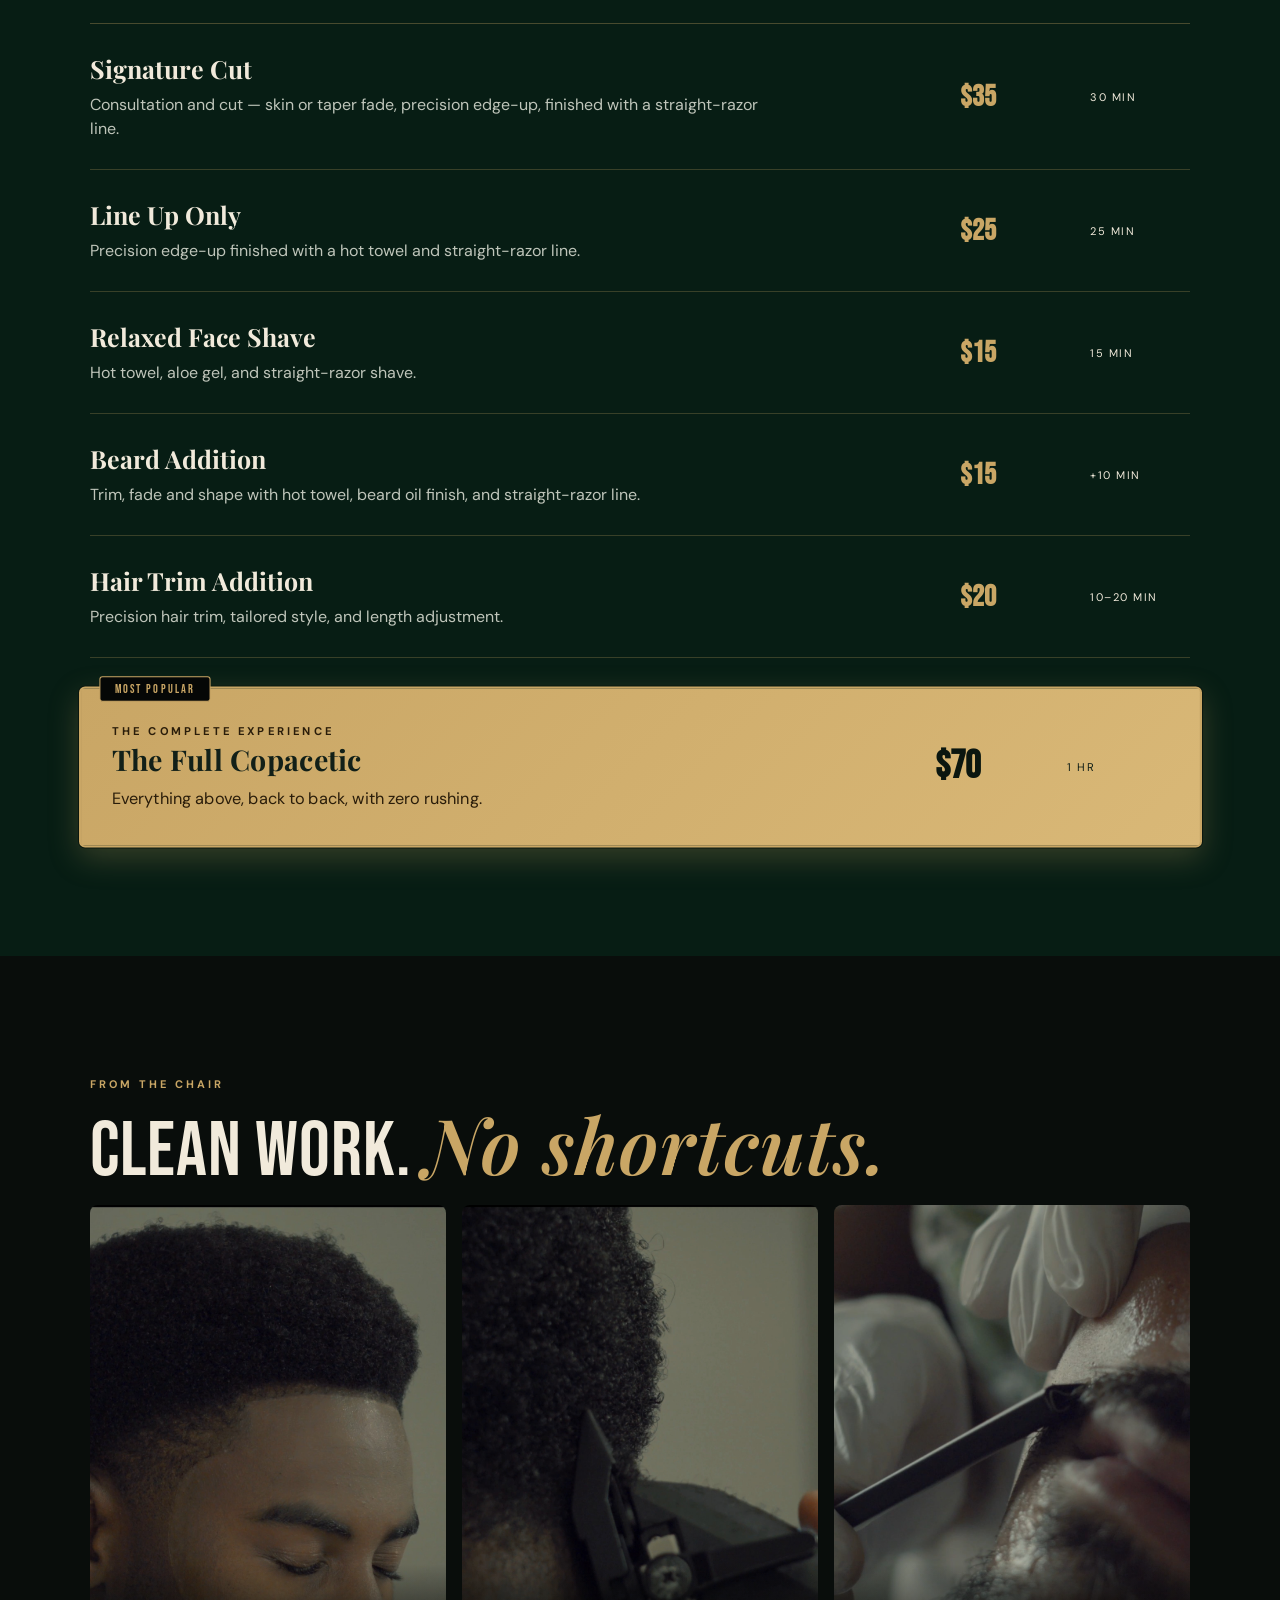
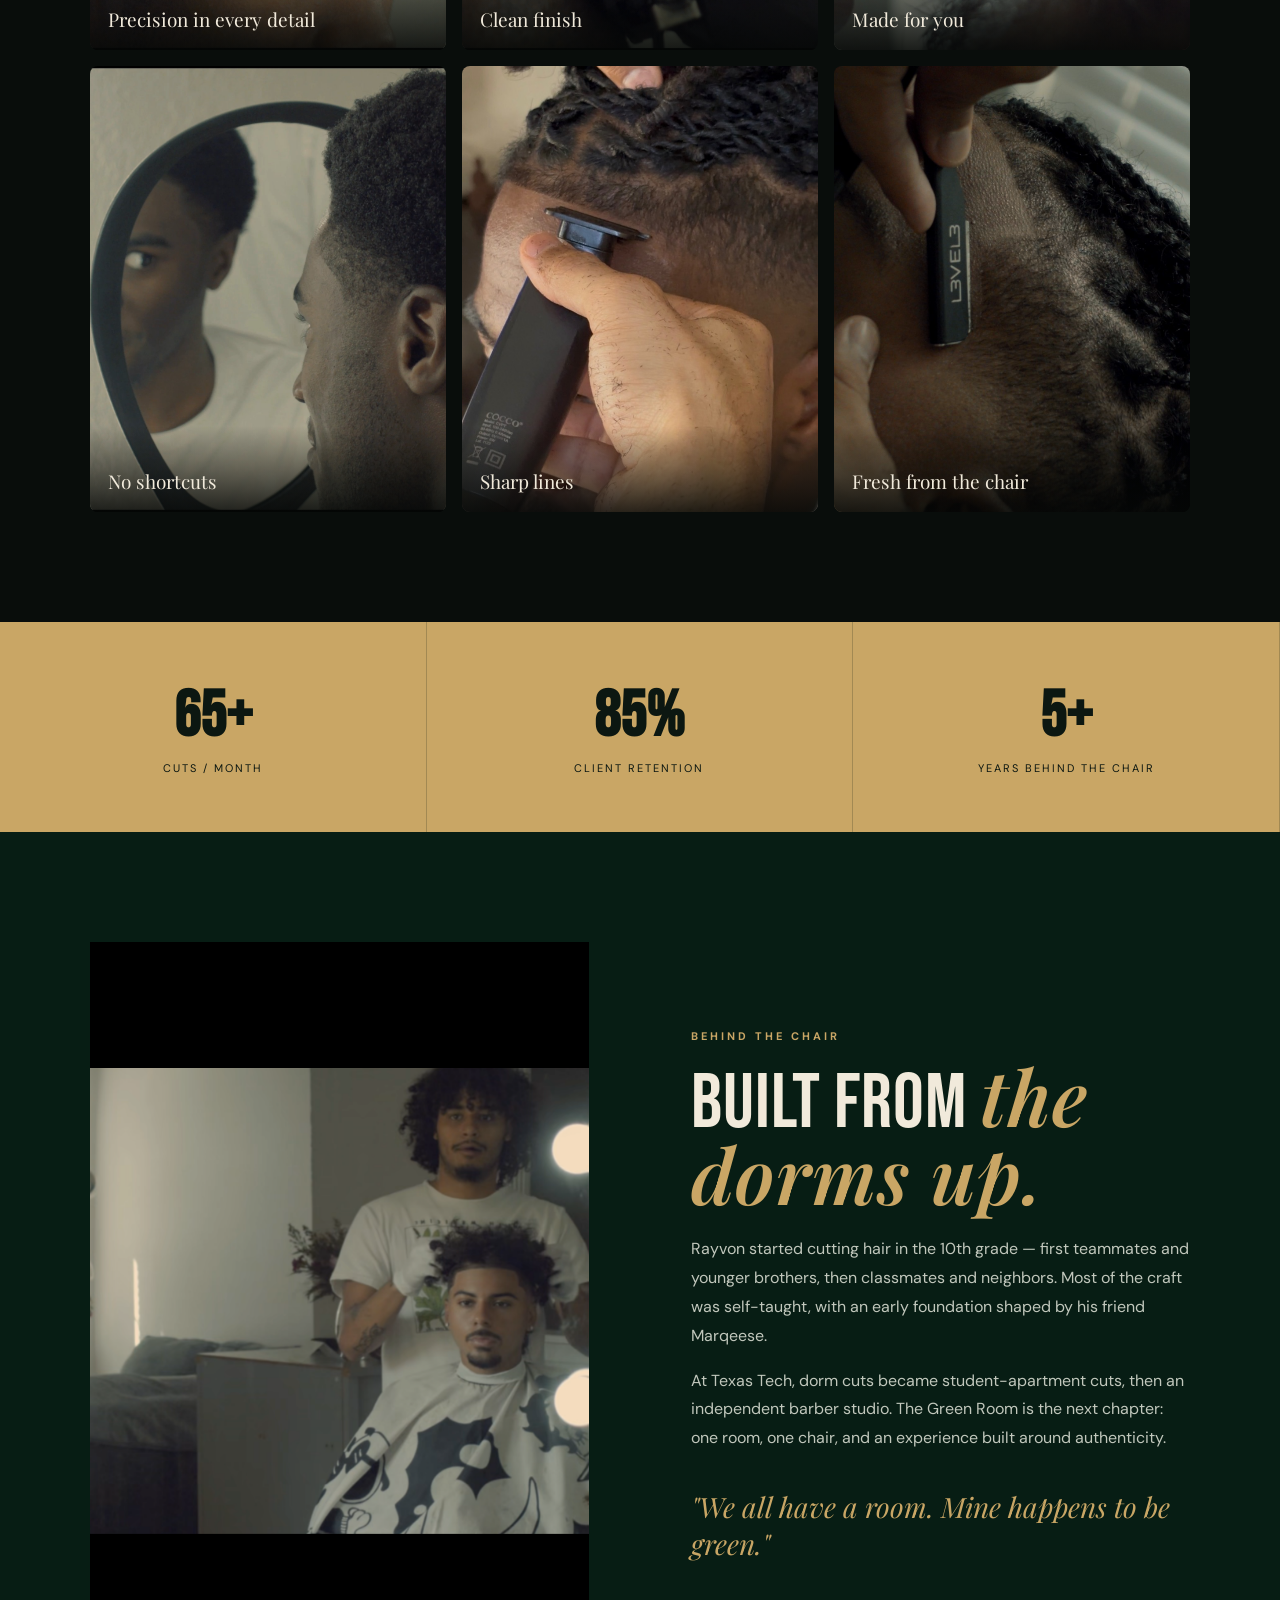
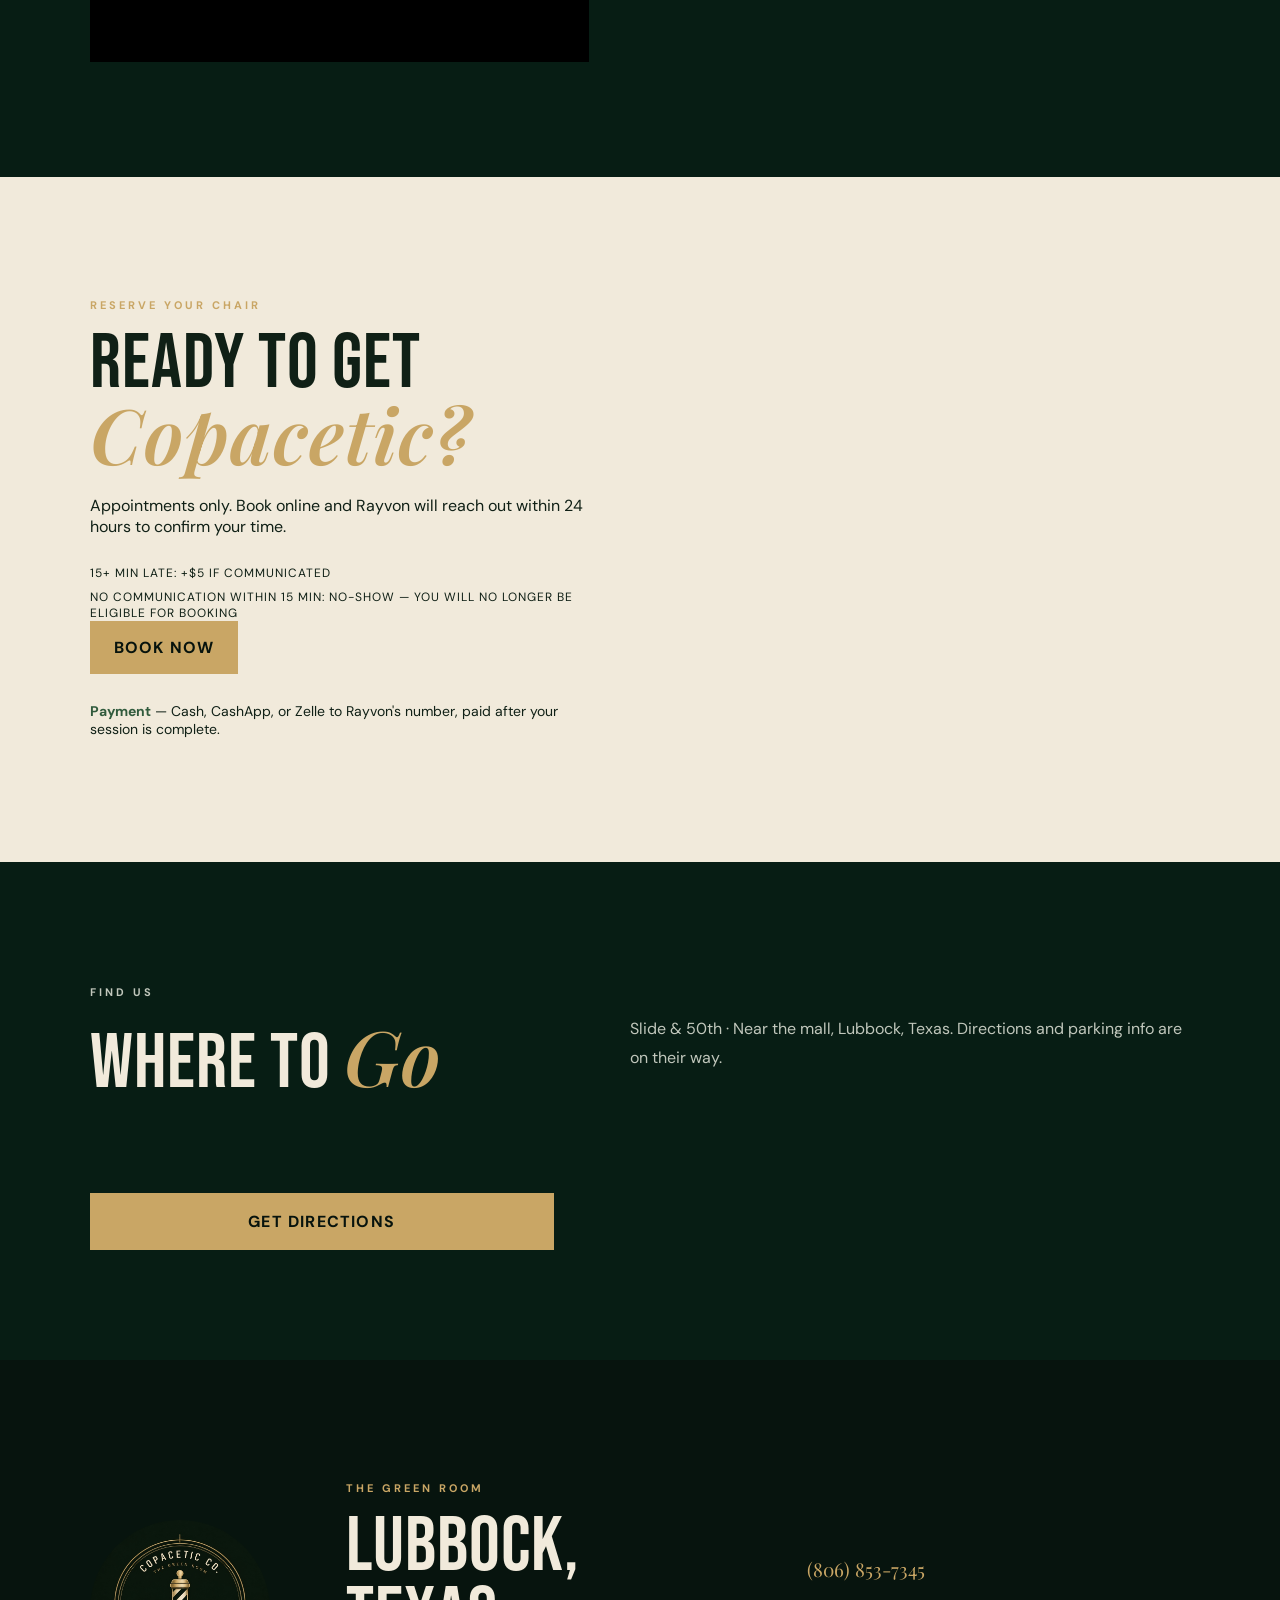
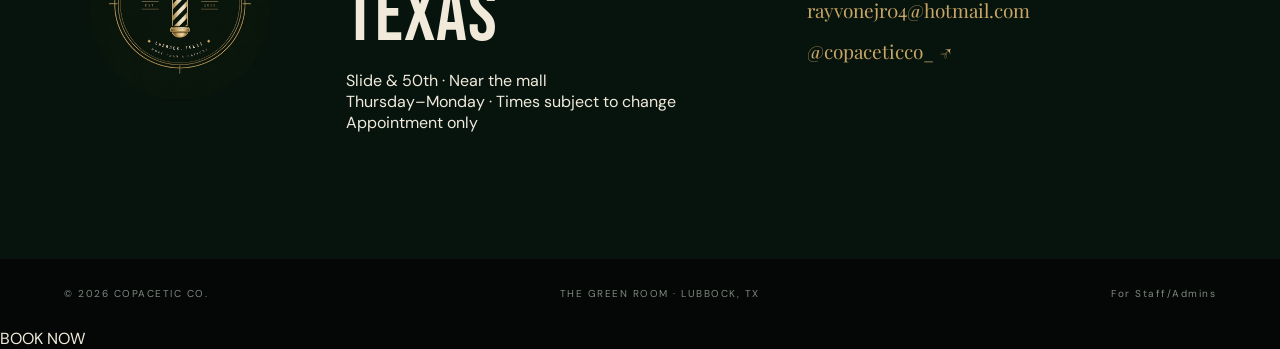
==== commit fdc518c0: "last gallery fix" ====
--- a/index.html
+++ b/index.html
@@ -30,7 +30,7 @@
 <article><div><h3>Hair Trim Addition</h3><p>Precision hair trim, tailored style, and length adjustment.</p></div><b>$20</b><span>10–20 MIN</span></article>
 <article class="featured"><div><p class="eyebrow">THE COMPLETE EXPERIENCE</p><h3>The Full Copacetic</h3><p>Everything above, back to back, with zero rushing.</p></div><b>$70</b><span>1 HR</span></article>
 </div></section>
-<section id="work" class="work"><div class="section-head"><p class="eyebrow">FROM THE CHAIR</p><h2>Clean work. <em>No shortcuts.</em></h2></div><div class="gallery"><figure><img src="assets/1st-new-pic.png" alt="Precision barber work"><figcaption>Precision in every detail</figcaption></figure><figure><img src="assets/2nd-new-pic.png" alt="Fresh haircut finished at the chair"><figcaption>Clean finish</figcaption></figure><figure><img src="assets/3rd-new-pic.png" alt="Barber shaping a haircut"><figcaption>Made for you</figcaption></figure><figure><img src="assets/4th-new-pic.png" alt="Finished cut from the chair"><figcaption>No shortcuts</figcaption></figure><figure><img src="assets/cut-1.jpeg" alt="Precision line up"><figcaption>Sharp lines</figcaption></figure><figure><img src="assets/6th-new-pic.png" alt="Finished haircut"><figcaption>Fresh from the chair</figcaption></figure></div></section>
+<section id="work" class="work"><div class="section-head"><p class="eyebrow">FROM THE CHAIR</p><h2>Clean work. <em>No shortcuts.</em></h2></div><div class="gallery"><figure><img src="assets/5th-new-pic.png" alt="Precision barber work"><figcaption>Precision in every detail</figcaption></figure><figure><img src="assets/2nd-new-pic.png" alt="Fresh haircut finished at the chair"><figcaption>Clean finish</figcaption></figure><figure><img src="assets/3rd-new-pic.png" alt="Barber shaping a haircut"><figcaption>Made for you</figcaption></figure><figure><img src="assets/4th-new-pic.png" alt="Finished cut from the chair"><figcaption>No shortcuts</figcaption></figure><figure><img src="assets/cut-1.jpeg" alt="Precision line up"><figcaption>Sharp lines</figcaption></figure><figure><img src="assets/6th-new-pic.png" alt="Finished haircut"><figcaption>Fresh from the chair</figcaption></figure></div></section>
 <section class="stats"><div><strong>65+</strong><span>CUTS / MONTH</span></div><div><strong>85%</strong><span>CLIENT RETENTION</span></div><div><strong>5+</strong><span>YEARS BEHIND THE CHAIR</span></div></section>
 <section id="story" class="story"><div class="story-image"><img src="assets/cut-5.png" alt="Barber at work"></div><div class="story-copy"><p class="eyebrow">BEHIND THE CHAIR</p><h2>Built from <em>the dorms up.</em></h2><p>Rayvon started cutting hair in the 10th grade — first teammates and younger brothers, then classmates and neighbors. Most of the craft was self-taught, with an early foundation shaped by his friend Marqeese.</p><p>At Texas Tech, dorm cuts became student-apartment cuts, then an independent barber studio. The Green Room is the next chapter: one room, one chair, and an experience built around authenticity.</p><p class="quote">"We all have a room. Mine happens to be green."</p></div></section>
 <section id="book" class="booking">
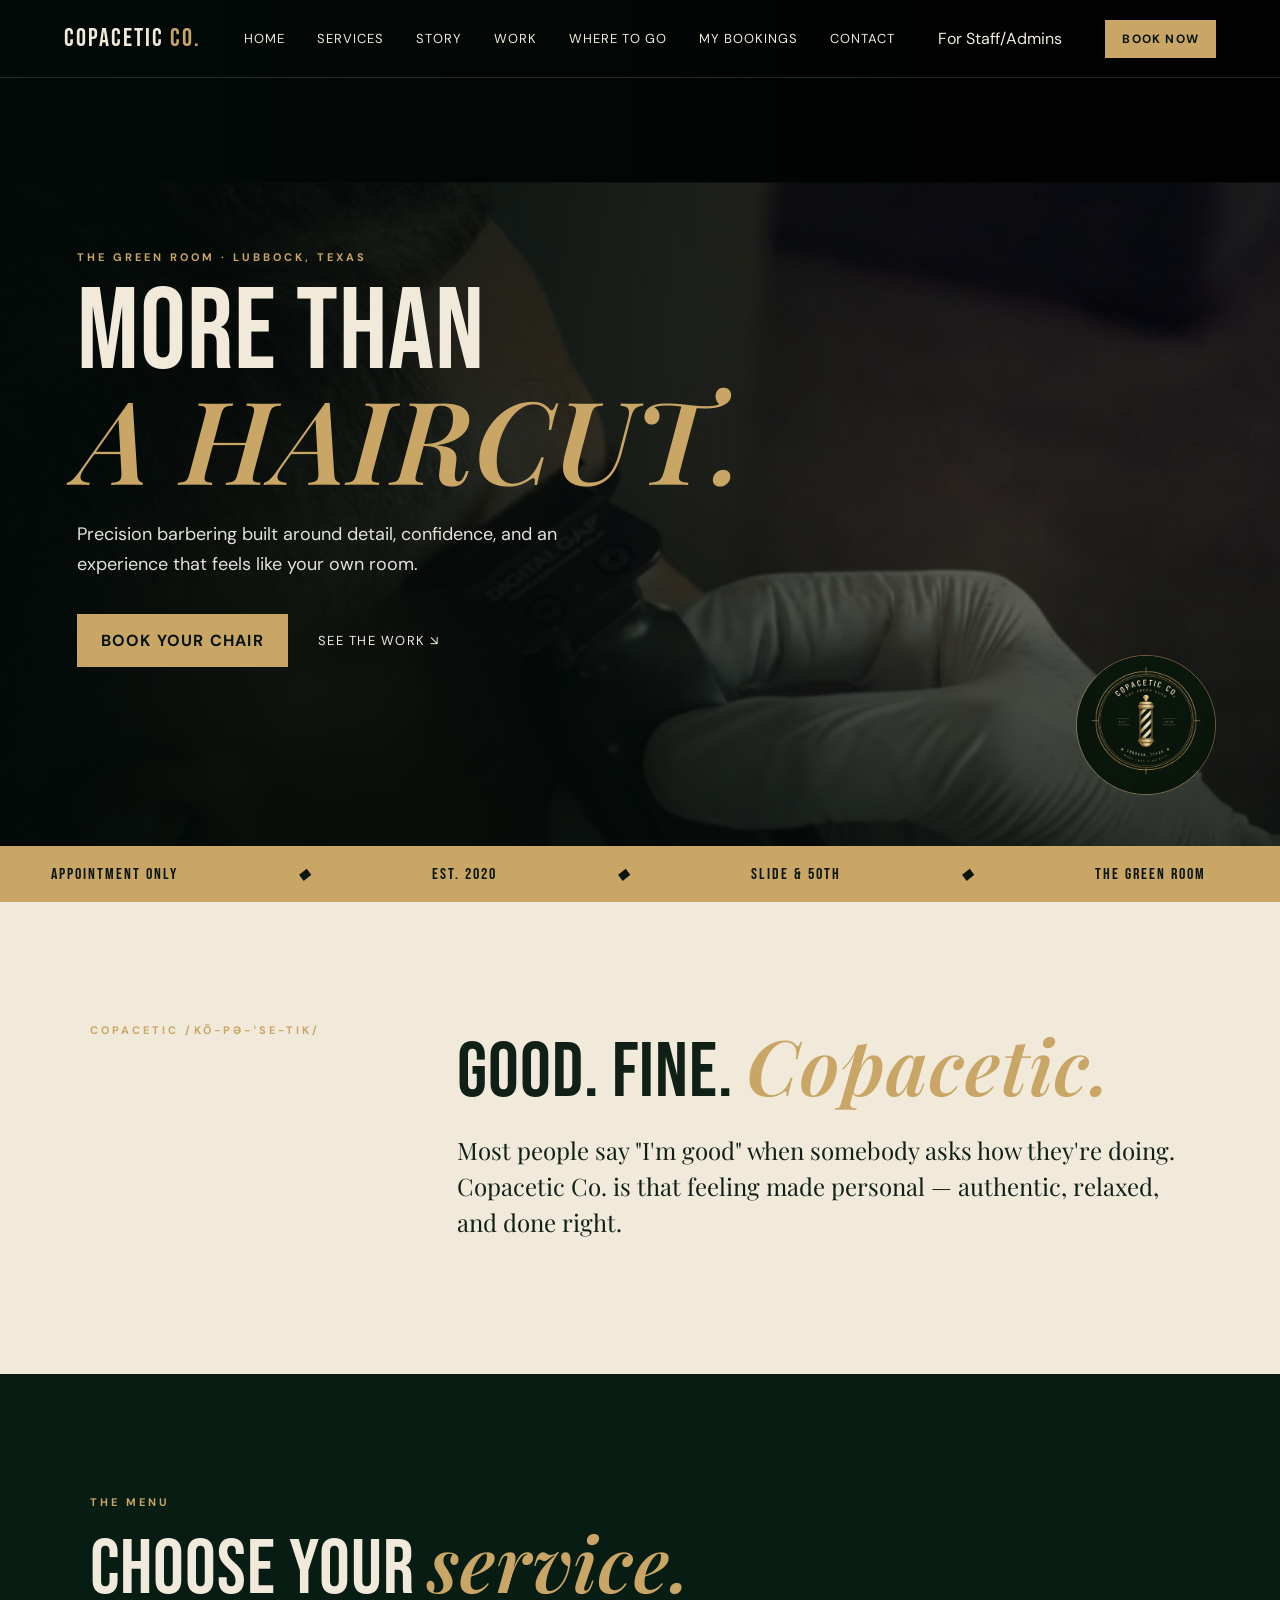
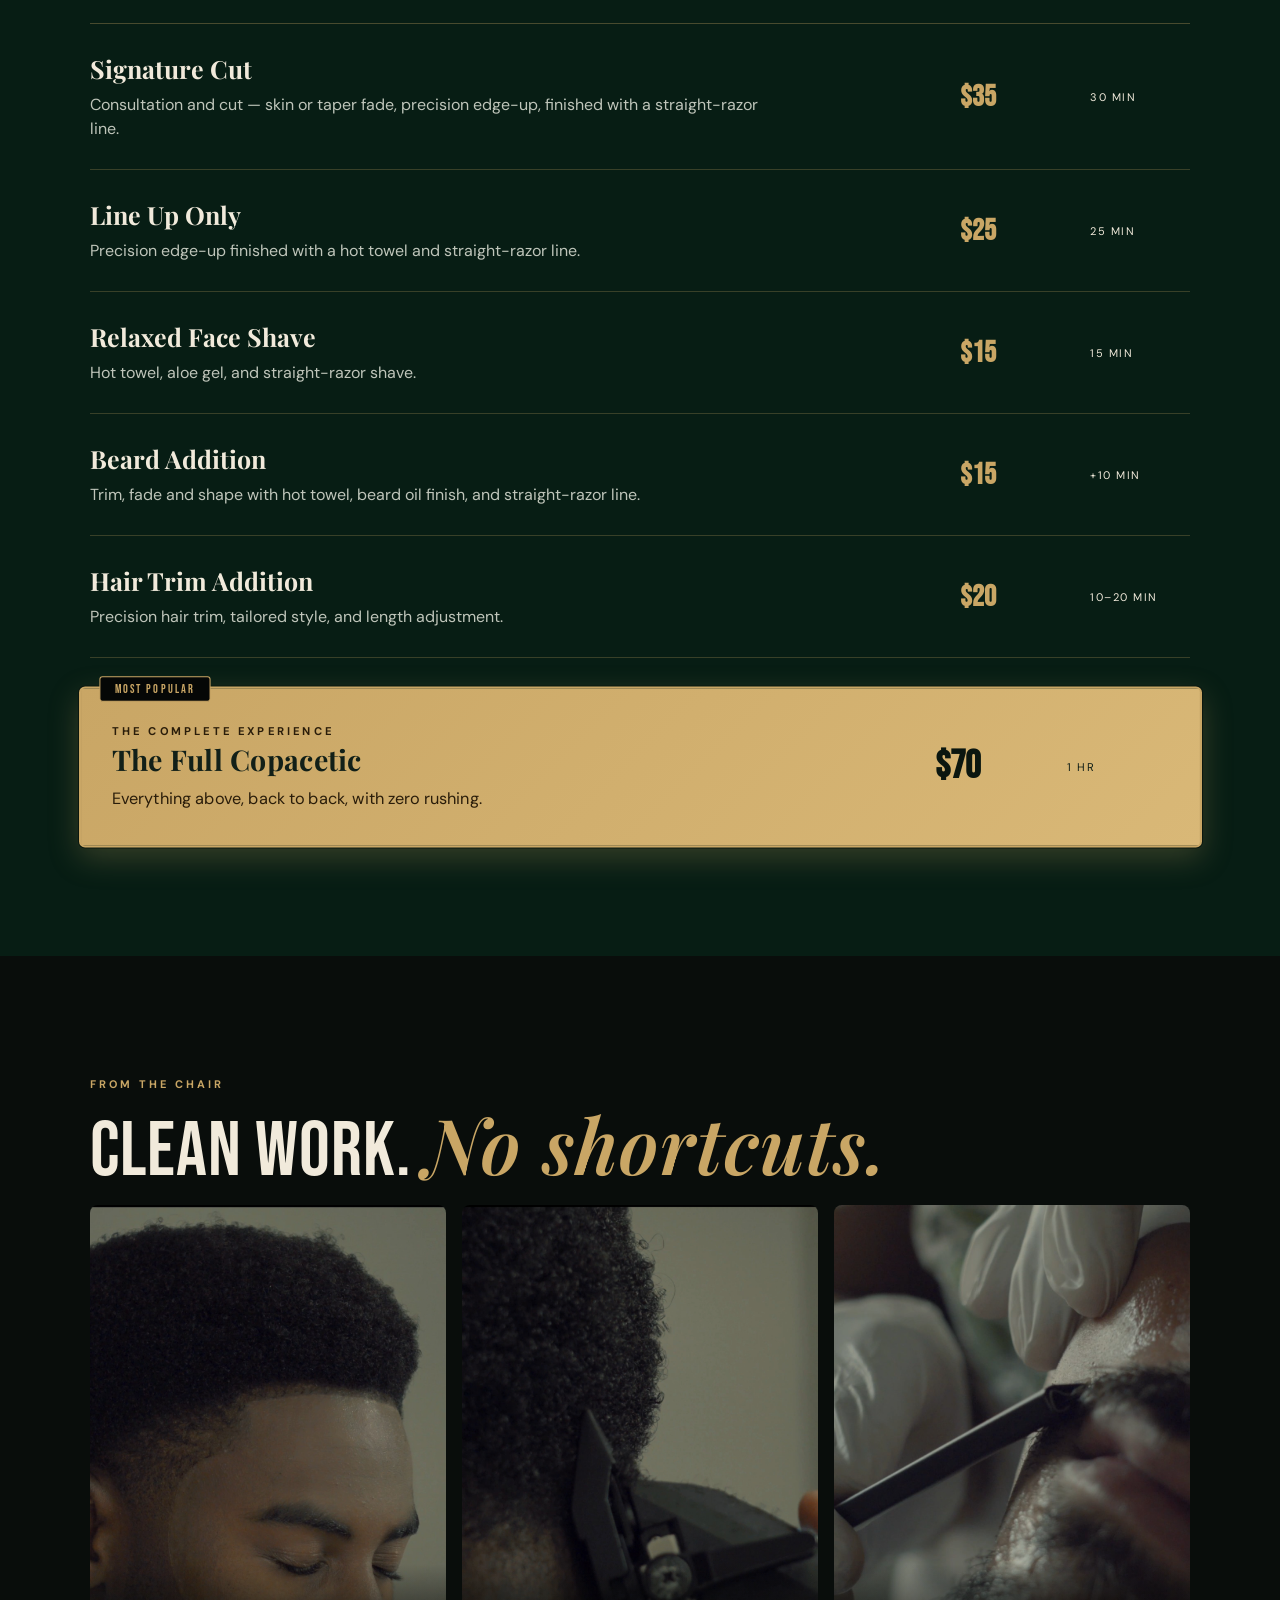
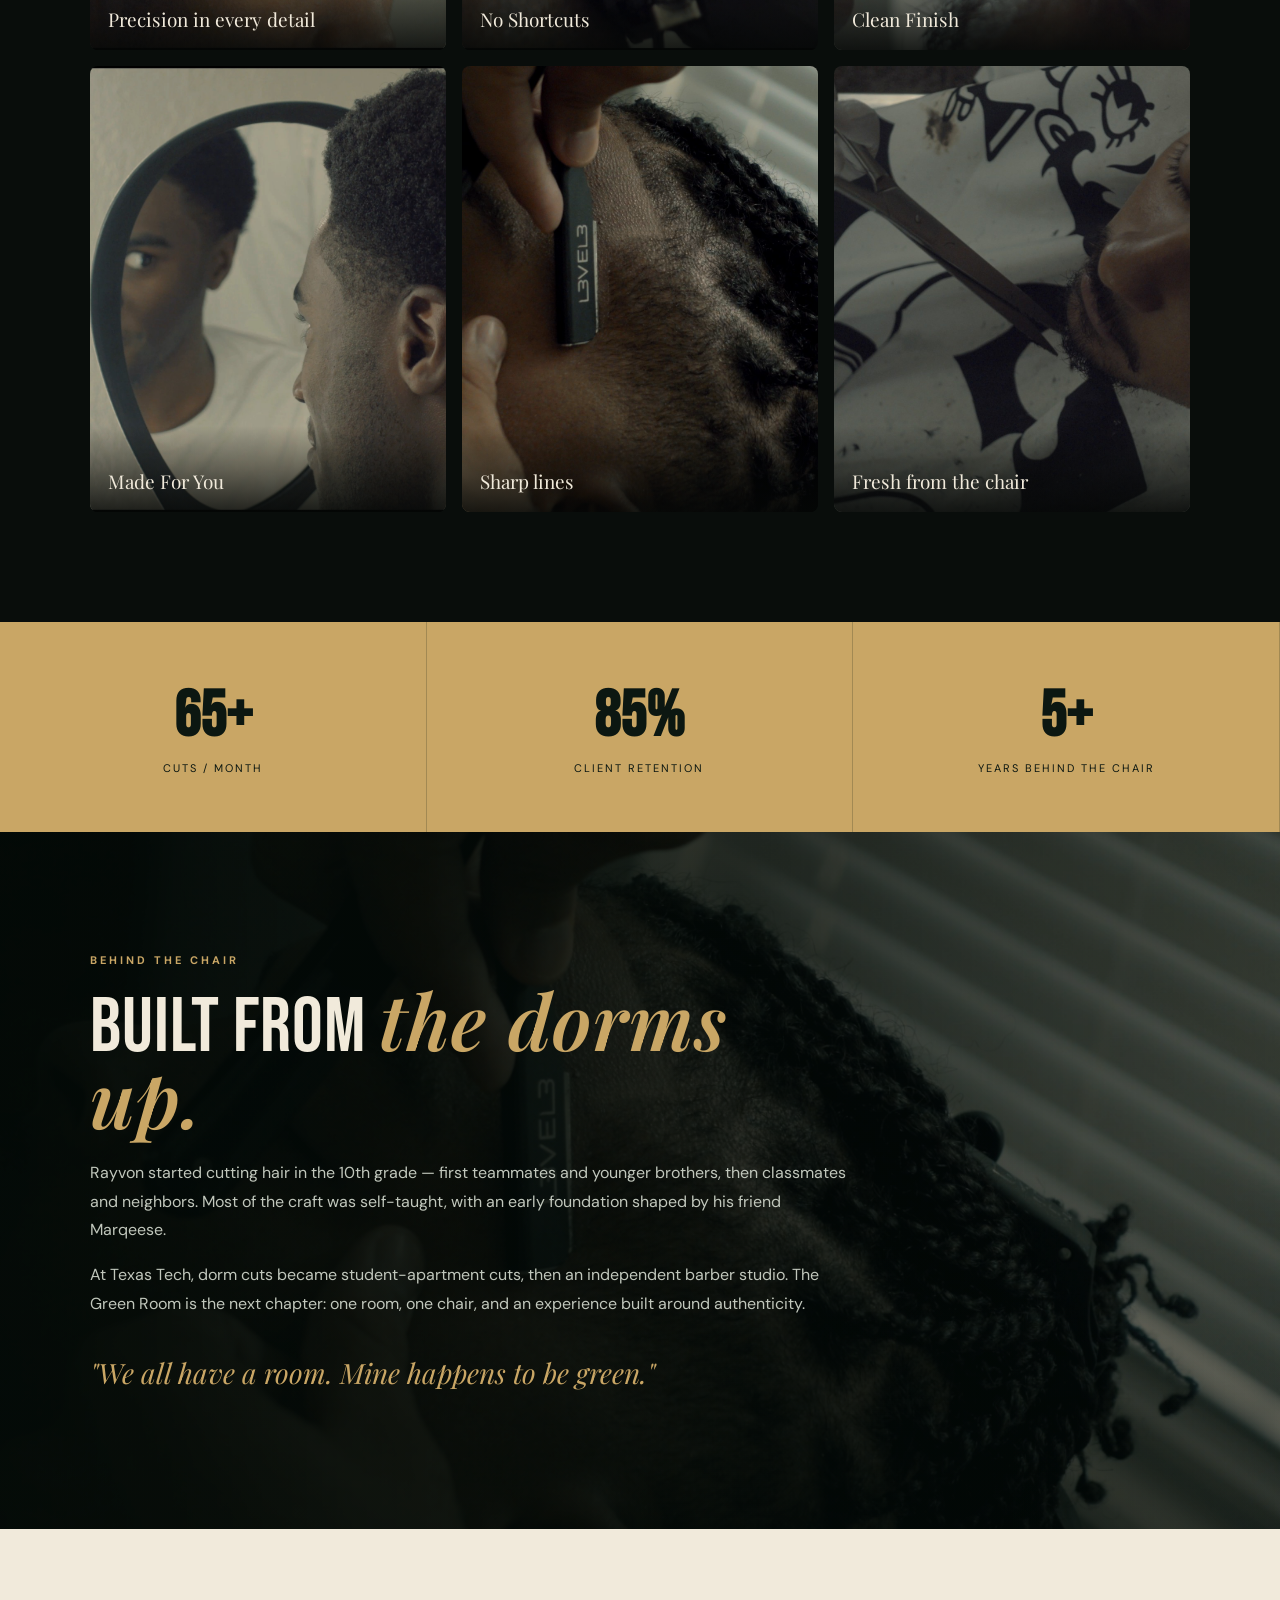
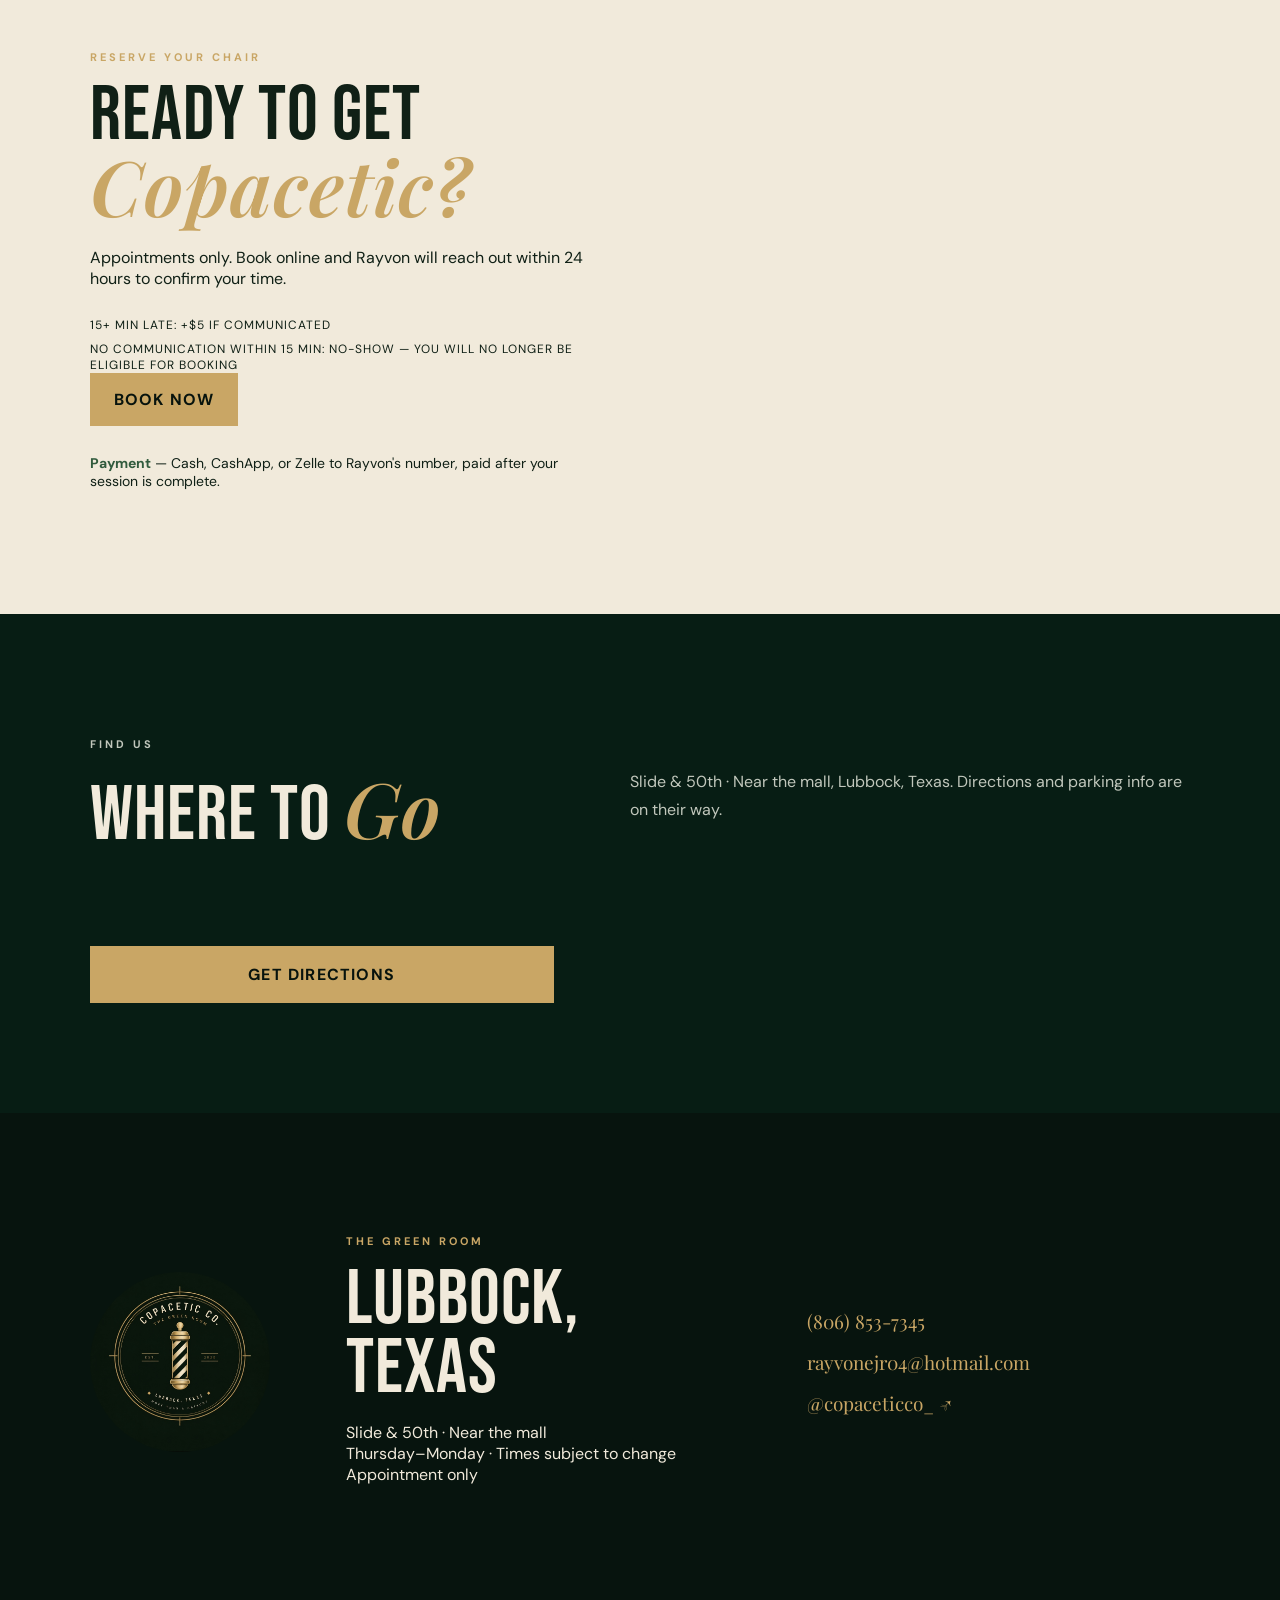
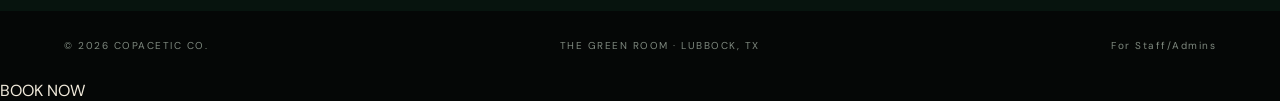
==== commit cb8820c4: "touch ups" ====
--- a/index.html
+++ b/index.html
@@ -30,9 +30,9 @@
 <article><div><h3>Hair Trim Addition</h3><p>Precision hair trim, tailored style, and length adjustment.</p></div><b>$20</b><span>10–20 MIN</span></article>
 <article class="featured"><div><p class="eyebrow">THE COMPLETE EXPERIENCE</p><h3>The Full Copacetic</h3><p>Everything above, back to back, with zero rushing.</p></div><b>$70</b><span>1 HR</span></article>
 </div></section>
-<section id="work" class="work"><div class="section-head"><p class="eyebrow">FROM THE CHAIR</p><h2>Clean work. <em>No shortcuts.</em></h2></div><div class="gallery"><figure><img src="assets/5th-new-pic.png" alt="Precision barber work"><figcaption>Precision in every detail</figcaption></figure><figure><img src="assets/2nd-new-pic.png" alt="Fresh haircut finished at the chair"><figcaption>Clean finish</figcaption></figure><figure><img src="assets/3rd-new-pic.png" alt="Barber shaping a haircut"><figcaption>Made for you</figcaption></figure><figure><img src="assets/4th-new-pic.png" alt="Finished cut from the chair"><figcaption>No shortcuts</figcaption></figure><figure><img src="assets/cut-1.jpeg" alt="Precision line up"><figcaption>Sharp lines</figcaption></figure><figure><img src="assets/6th-new-pic.png" alt="Finished haircut"><figcaption>Fresh from the chair</figcaption></figure></div></section>
+<section id="work" class="work"><div class="section-head"><p class="eyebrow">FROM THE CHAIR</p><h2>Clean work. <em>No shortcuts.</em></h2></div><div class="gallery"><figure><img src="assets/5th-new-pic.png" alt="Precision barber work"><figcaption>Precision in every detail</figcaption></figure><figure><img src="assets/2nd-new-pic.png" alt="Fresh haircut finished at the chair"><figcaption>No Shortcuts</figcaption></figure><figure><img src="assets/3rd-new-pic.png" alt="Barber shaping a haircut"><figcaption>Clean Finish</figcaption></figure><figure><img src="assets/4th-new-pic.png" alt="Finished cut from the chair"><figcaption>Made For You</figcaption></figure><figure><img src="assets/7th-new-pic.png" alt="Precision line up"><figcaption>Sharp lines</figcaption></figure><figure><img src="assets/6th-new-pic.png" alt="Finished haircut"><figcaption>Fresh from the chair</figcaption></figure></div></section>
 <section class="stats"><div><strong>65+</strong><span>CUTS / MONTH</span></div><div><strong>85%</strong><span>CLIENT RETENTION</span></div><div><strong>5+</strong><span>YEARS BEHIND THE CHAIR</span></div></section>
-<section id="story" class="story"><div class="story-image"><img src="assets/cut-5.png" alt="Barber at work"></div><div class="story-copy"><p class="eyebrow">BEHIND THE CHAIR</p><h2>Built from <em>the dorms up.</em></h2><p>Rayvon started cutting hair in the 10th grade — first teammates and younger brothers, then classmates and neighbors. Most of the craft was self-taught, with an early foundation shaped by his friend Marqeese.</p><p>At Texas Tech, dorm cuts became student-apartment cuts, then an independent barber studio. The Green Room is the next chapter: one room, one chair, and an experience built around authenticity.</p><p class="quote">"We all have a room. Mine happens to be green."</p></div></section>
+<section id="story" class="story"><div class="story-copy"><p class="eyebrow">BEHIND THE CHAIR</p><h2>Built from <em>the dorms up.</em></h2><p>Rayvon started cutting hair in the 10th grade — first teammates and younger brothers, then classmates and neighbors. Most of the craft was self-taught, with an early foundation shaped by his friend Marqeese.</p><p>At Texas Tech, dorm cuts became student-apartment cuts, then an independent barber studio. The Green Room is the next chapter: one room, one chair, and an experience built around authenticity.</p><p class="quote">"We all have a room. Mine happens to be green."</p></div></section>
 <section id="book" class="booking">
   <div>
     <p class="eyebrow">RESERVE YOUR CHAIR</p>
--- a/styles.css
+++ b/styles.css
@@ -219,6 +219,18 @@
   font-size: 13px;
   text-transform: uppercase;
   letter-spacing: 1.5px;
+}
+
+.forgot-password-link {
+  display: block;
+  margin-top: 16px;
+  color: var(--green);
+  text-align: center;
+  font-size: 13px;
+}
+
+.forgot-password-link:hover {
+  text-decoration: underline;
 }
 
 .hero-mark {
@@ -461,17 +473,21 @@
 
 /* ---------- 12. Story ---------- */
 .story {
-  display: grid;
-  grid-template-columns: 1fr 1fr;
-  gap: 8vw;
-  align-items: center;
-  background: var(--green);
-}
-
-.story-image img {
-  width: 100%;
-  height: 720px;
-  object-fit: cover;
+  position: relative;
+  min-height: 680px;
+  display: flex;
+  align-items: center;
+  overflow: hidden;
+  background:
+    linear-gradient(90deg, rgba(3,10,7,.94) 0%, rgba(3,10,7,.78) 48%, rgba(3,10,7,.52) 100%),
+    linear-gradient(0deg, rgba(3,10,7,.38), transparent 55%),
+    url("assets/7th-new-pic.png") center 42% / cover no-repeat;
+}
+
+.story-copy {
+  position: relative;
+  z-index: 1;
+  max-width: 760px;
 }
 
 .story h2 {
@@ -760,14 +776,6 @@
 
   .stats strong {
     font-size: 50px;
-  }
-
-  .story-image img {
-    height: 470px;
-  }
-
-  .story-image {
-    order: 2;
   }
 
   .split {
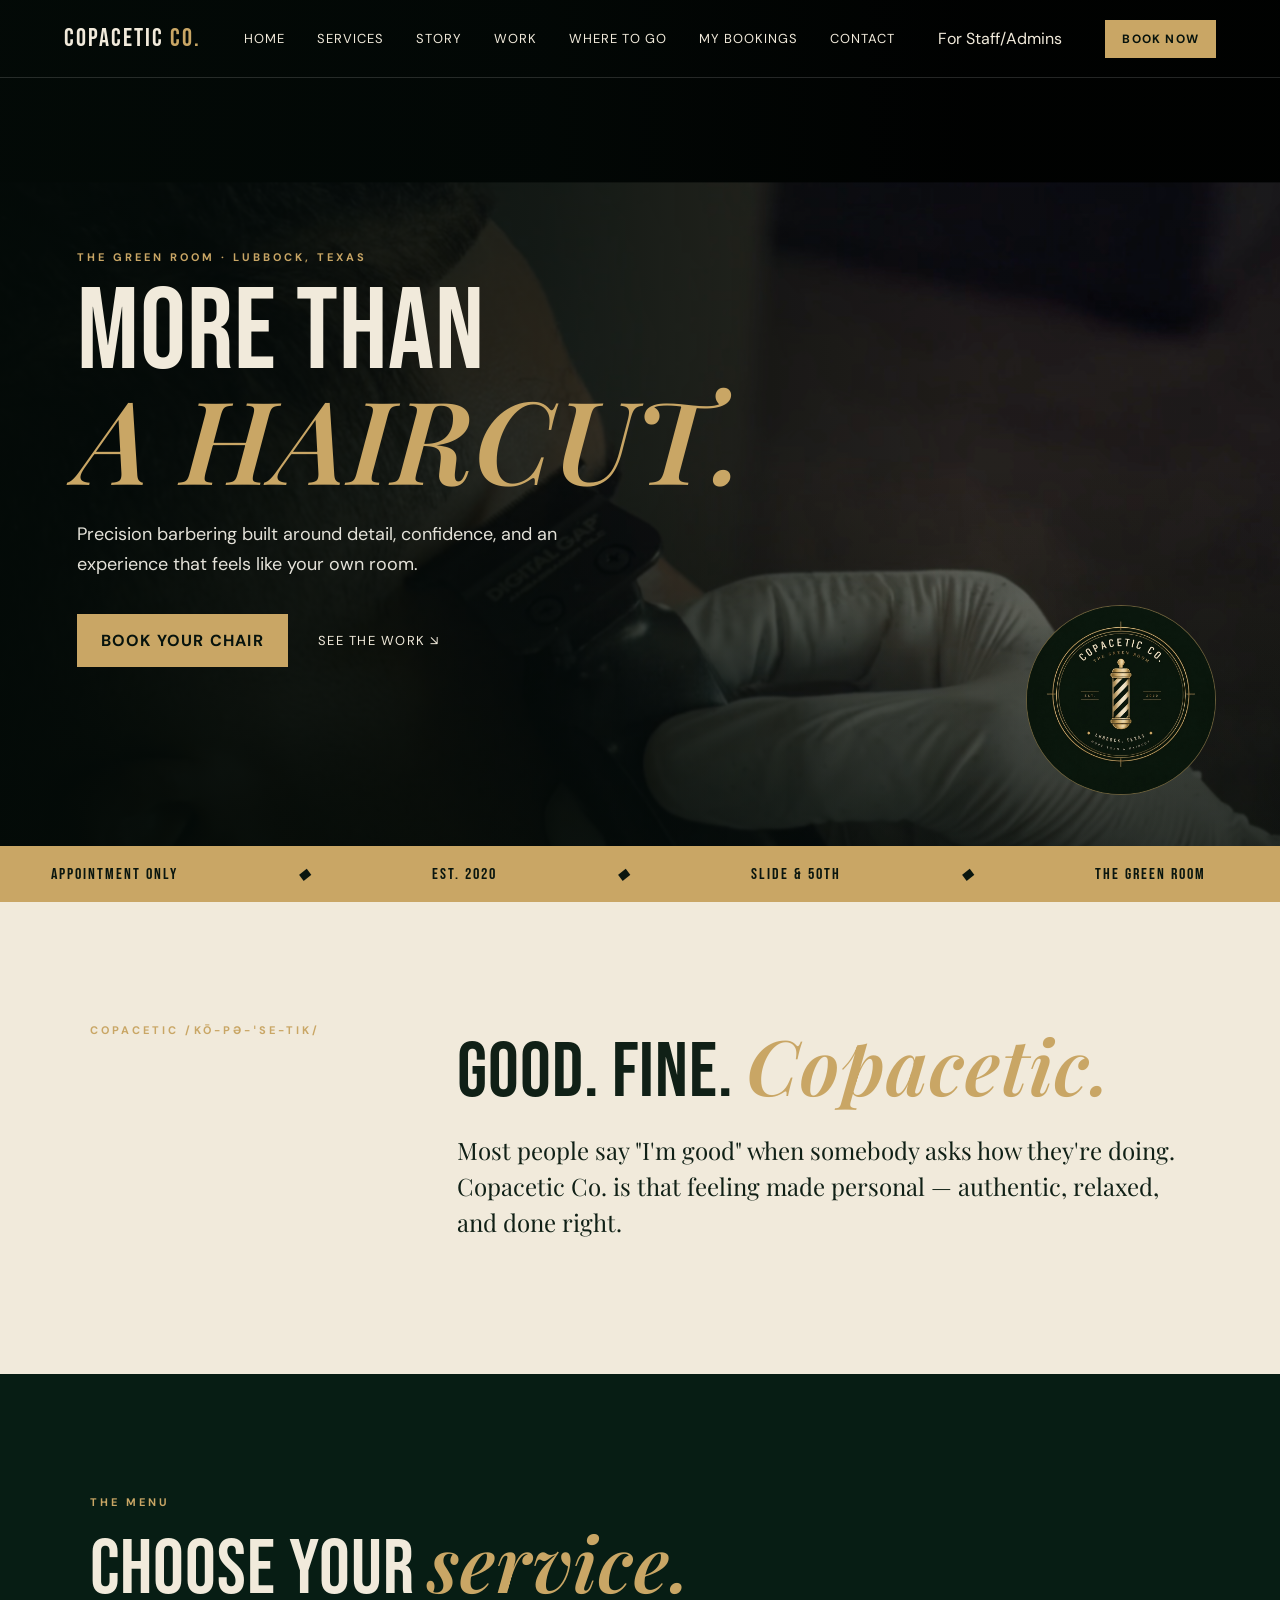
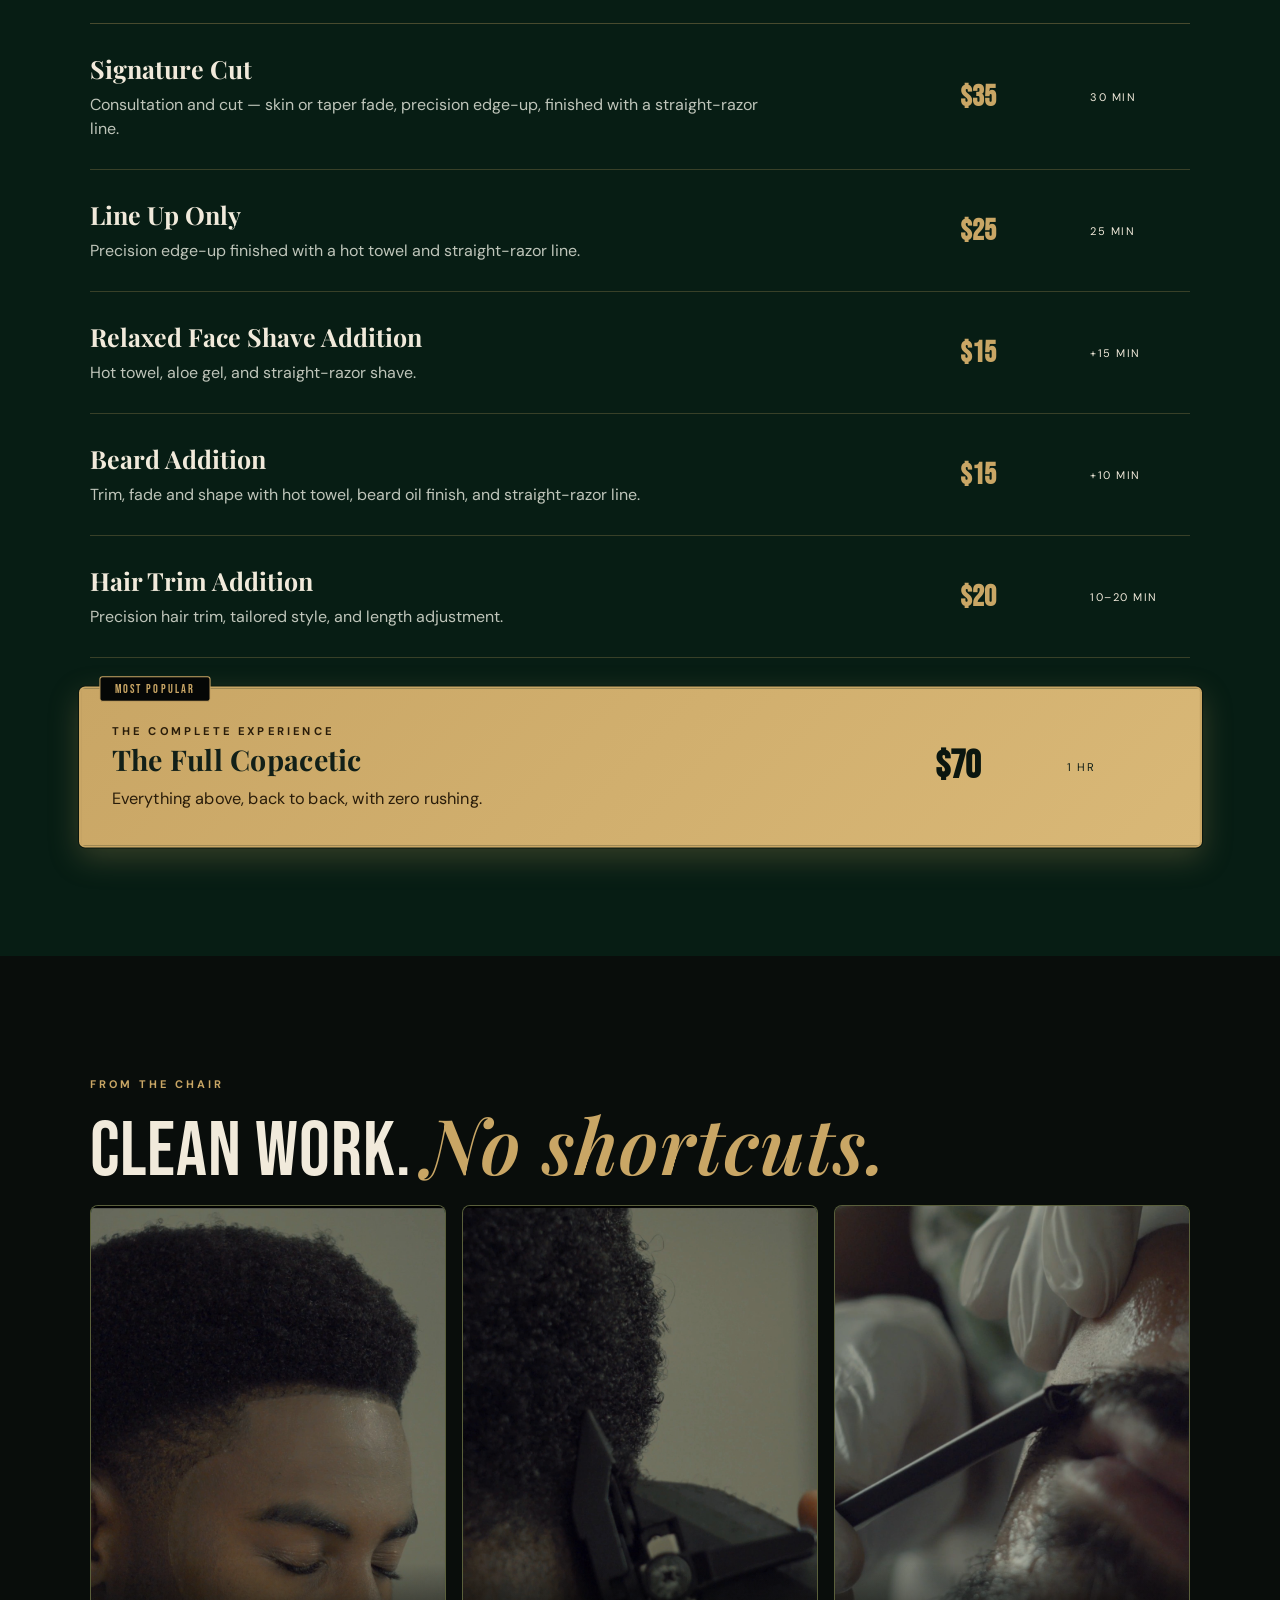
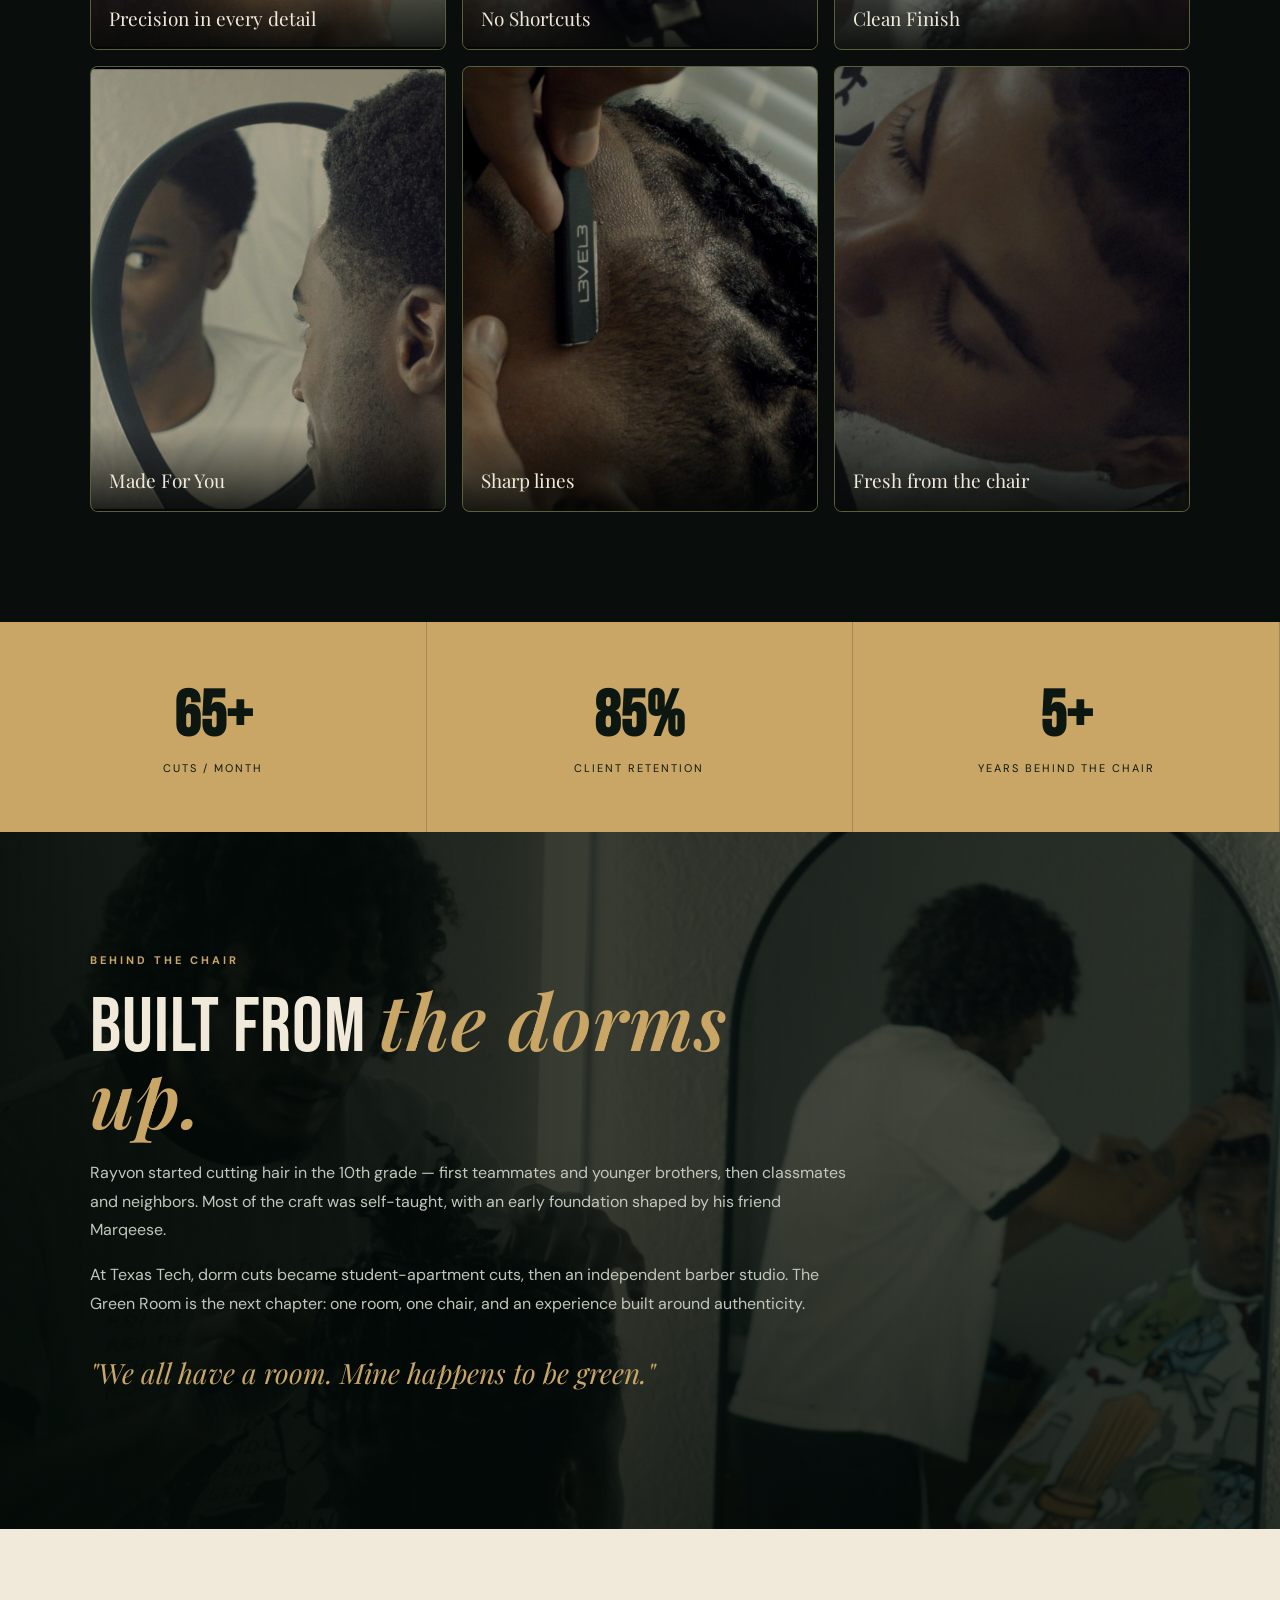
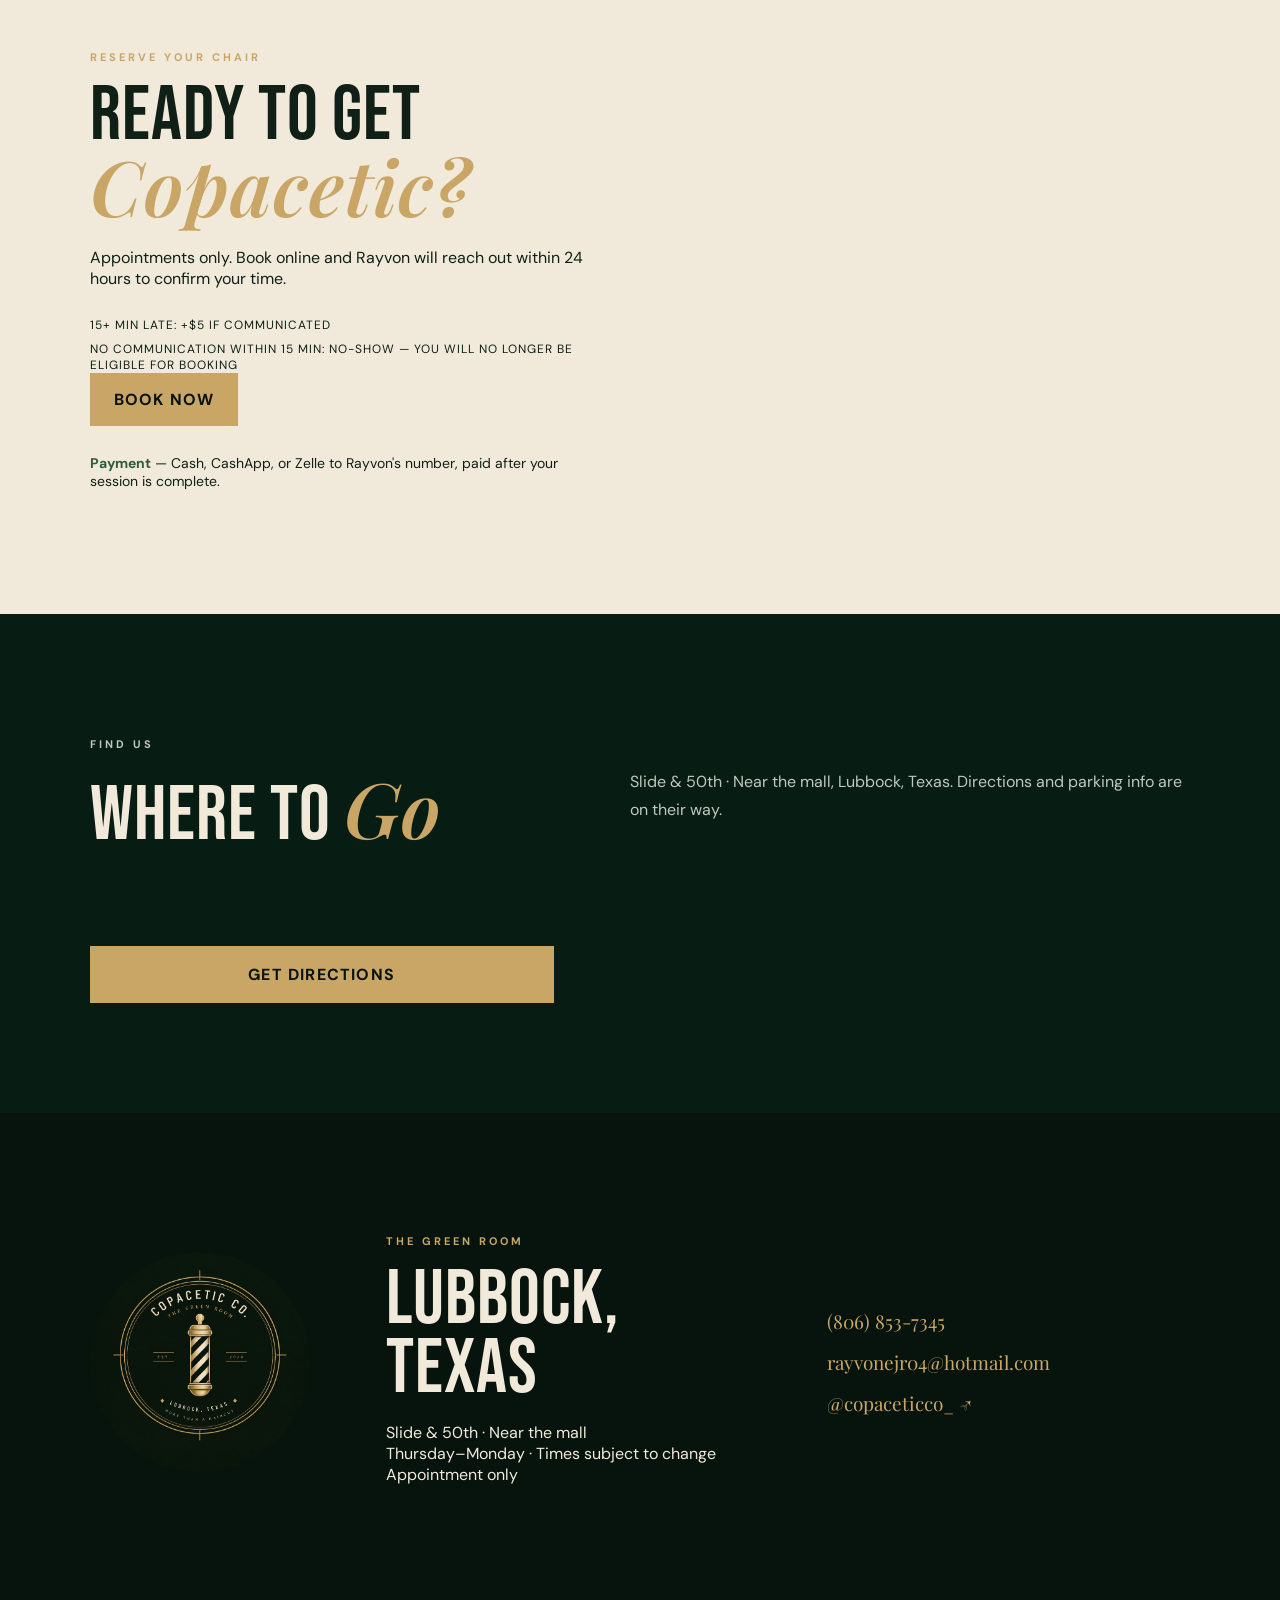
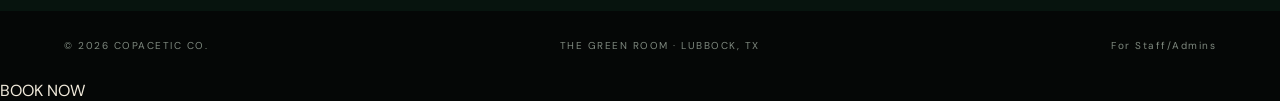
==== commit f8bcf5b9: "touch ups 3" ====
--- a/index.html
+++ b/index.html
@@ -25,7 +25,7 @@
 <section id="services" class="services"><div class="section-head"><p class="eyebrow">THE MENU</p><h2>Choose your <em>service.</em></h2></div><div class="service-grid">
 <article><div><h3>Signature Cut</h3><p>Consultation and cut — skin or taper fade, precision edge-up, finished with a straight-razor line.</p></div><b>$35</b><span>30 MIN</span></article>
 <article><div><h3>Line Up Only</h3><p>Precision edge-up finished with a hot towel and straight-razor line.</p></div><b>$25</b><span>25 MIN</span></article>
-<article><div><h3>Relaxed Face Shave</h3><p>Hot towel, aloe gel, and straight-razor shave.</p></div><b>$15</b><span>15 MIN</span></article>
+<article><div><h3>Relaxed Face Shave Addition</h3><p>Hot towel, aloe gel, and straight-razor shave.</p></div><b>$15</b><span>+15 MIN</span></article>
 <article><div><h3>Beard Addition</h3><p>Trim, fade and shape with hot towel, beard oil finish, and straight-razor line.</p></div><b>$15</b><span>+10 MIN</span></article>
 <article><div><h3>Hair Trim Addition</h3><p>Precision hair trim, tailored style, and length adjustment.</p></div><b>$20</b><span>10–20 MIN</span></article>
 <article class="featured"><div><p class="eyebrow">THE COMPLETE EXPERIENCE</p><h3>The Full Copacetic</h3><p>Everything above, back to back, with zero rushing.</p></div><b>$70</b><span>1 HR</span></article>
--- a/styles.css
+++ b/styles.css
@@ -237,11 +237,12 @@
   position: absolute;
   right: 5vw;
   bottom: 4vw;
-  width: 140px;
-  height: 140px;
+  width: 190px;
+  height: 190px;
   border-radius: 50%;
   overflow: hidden;
   border: 1px solid #c9a66580;
+  background: #07140e;
 }
 
 .hero-mark img {
@@ -415,7 +416,9 @@
   margin: 0;
   overflow: hidden;
   border-radius: 8px;
+  border: 1px solid rgba(201, 166, 101, .42);
   background: var(--green2);
+  transition: transform .35s ease, box-shadow .35s ease, border-color .35s ease;
 }
 
 .gallery img {
@@ -428,6 +431,22 @@
 
 .gallery figure:hover img {
   transform: scale(1.04);
+}
+
+.gallery figure:hover {
+  transform: translateY(-5px);
+  border-color: var(--gold);
+  box-shadow: 0 12px 30px rgba(0, 0, 0, .35);
+}
+
+.gallery figure:nth-child(6) img {
+  object-position: right center;
+  transform: scale(1.25);
+  transform-origin: right center;
+}
+
+.gallery figure:nth-child(6):hover img {
+  transform: scale(1.3);
 }
 
 .gallery figcaption {
@@ -481,7 +500,7 @@
   background:
     linear-gradient(90deg, rgba(3,10,7,.94) 0%, rgba(3,10,7,.78) 48%, rgba(3,10,7,.52) 100%),
     linear-gradient(0deg, rgba(3,10,7,.38), transparent 55%),
-    url("assets/7th-new-pic.png") center 42% / cover no-repeat;
+    url("assets/8th-new-pic.png") center 42% / cover no-repeat;
 }
 
 .story-copy {
@@ -578,17 +597,18 @@
 /* ---------- 14. Contact ---------- */
 .contact {
   display: grid;
-  grid-template-columns: 180px 1fr 1fr;
+  grid-template-columns: 220px 1fr 1fr;
   gap: 6vw;
   align-items: center;
   background: #07140e;
 }
 
 .contact > img {
-  width: 180px;
-  height: 180px;
+  width: 220px;
+  height: 220px;
   object-fit: cover;
   border-radius: 50%;
+  background: #07140e;
 }
 
 .contact-links {
@@ -696,8 +716,8 @@
   }
 
   .hero-mark {
-    width: 82px;
-    height: 82px;
+    width: 112px;
+    height: 112px;
     right: 18px;
     bottom: 20px;
   }
@@ -783,8 +803,8 @@
   }
 
   .contact > img {
-    width: 120px;
-    height: 120px;
+    width: 150px;
+    height: 150px;
   }
 
   .contact-links {
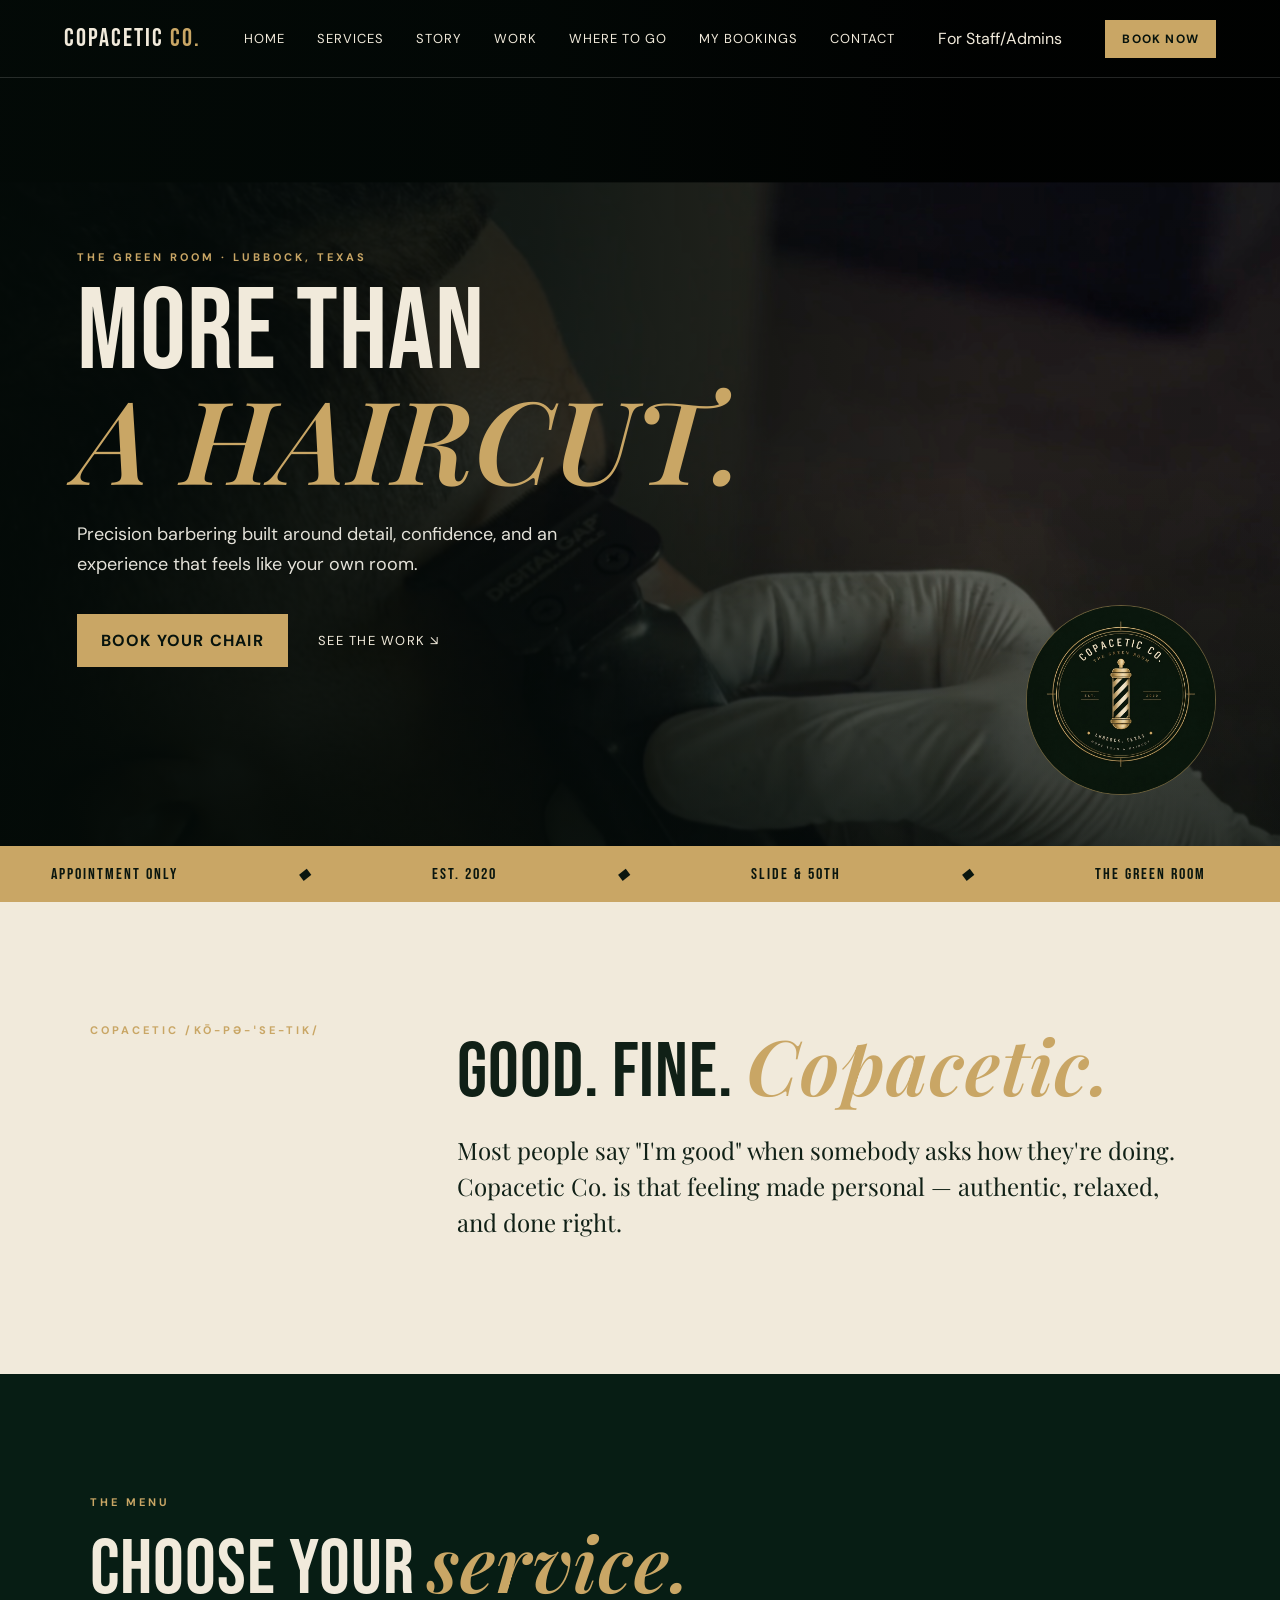
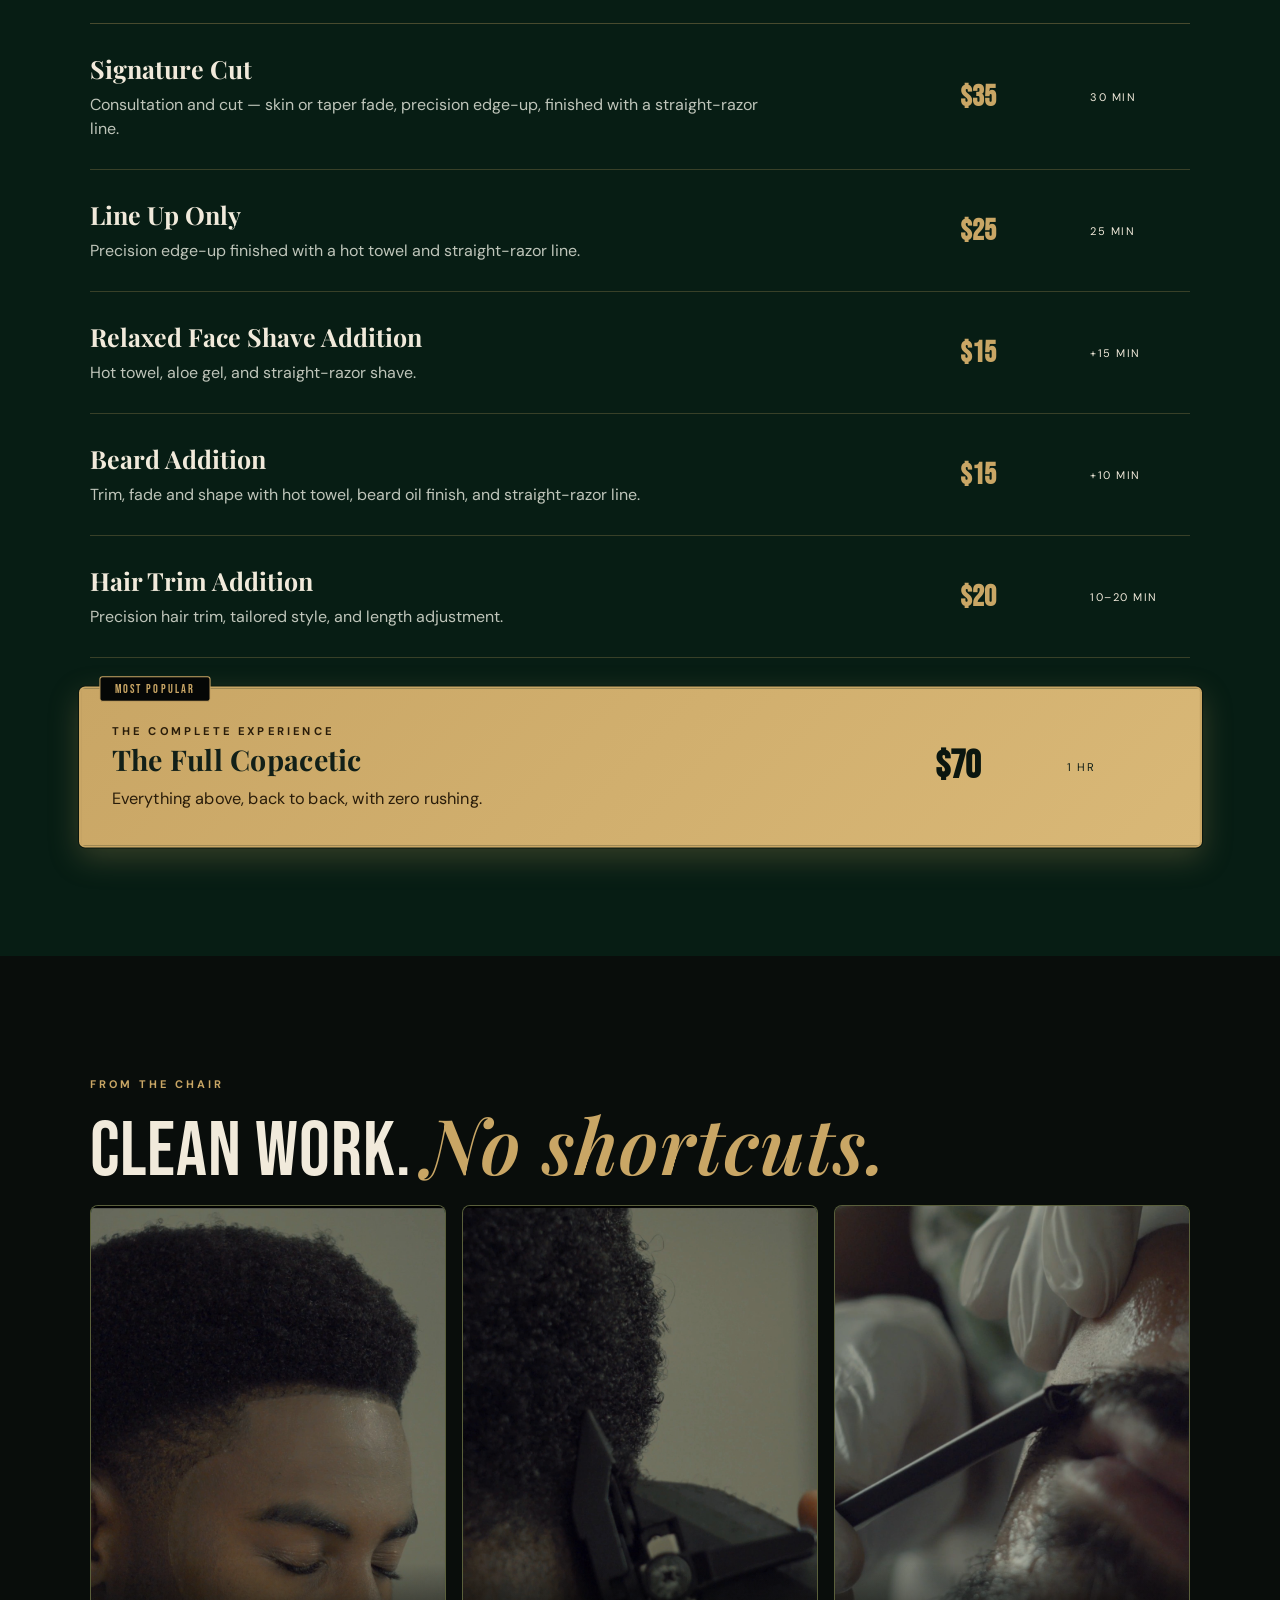
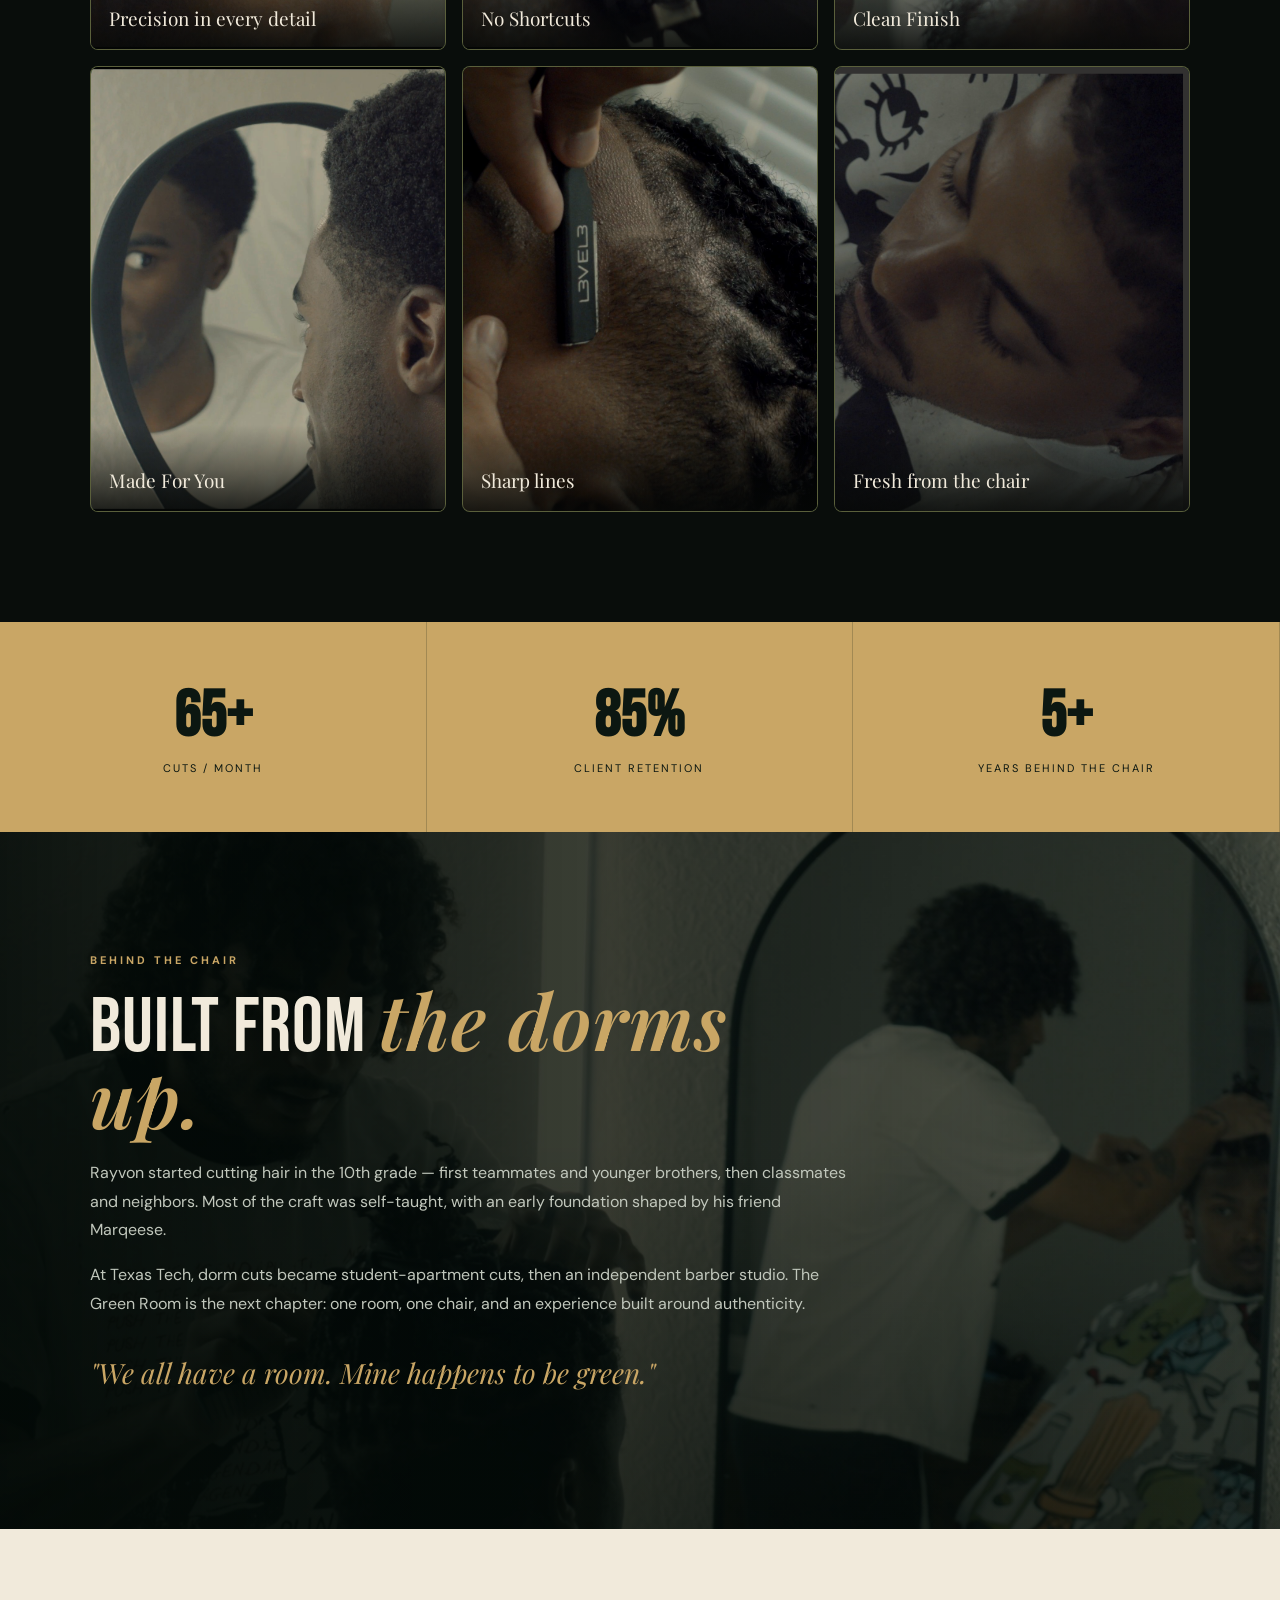
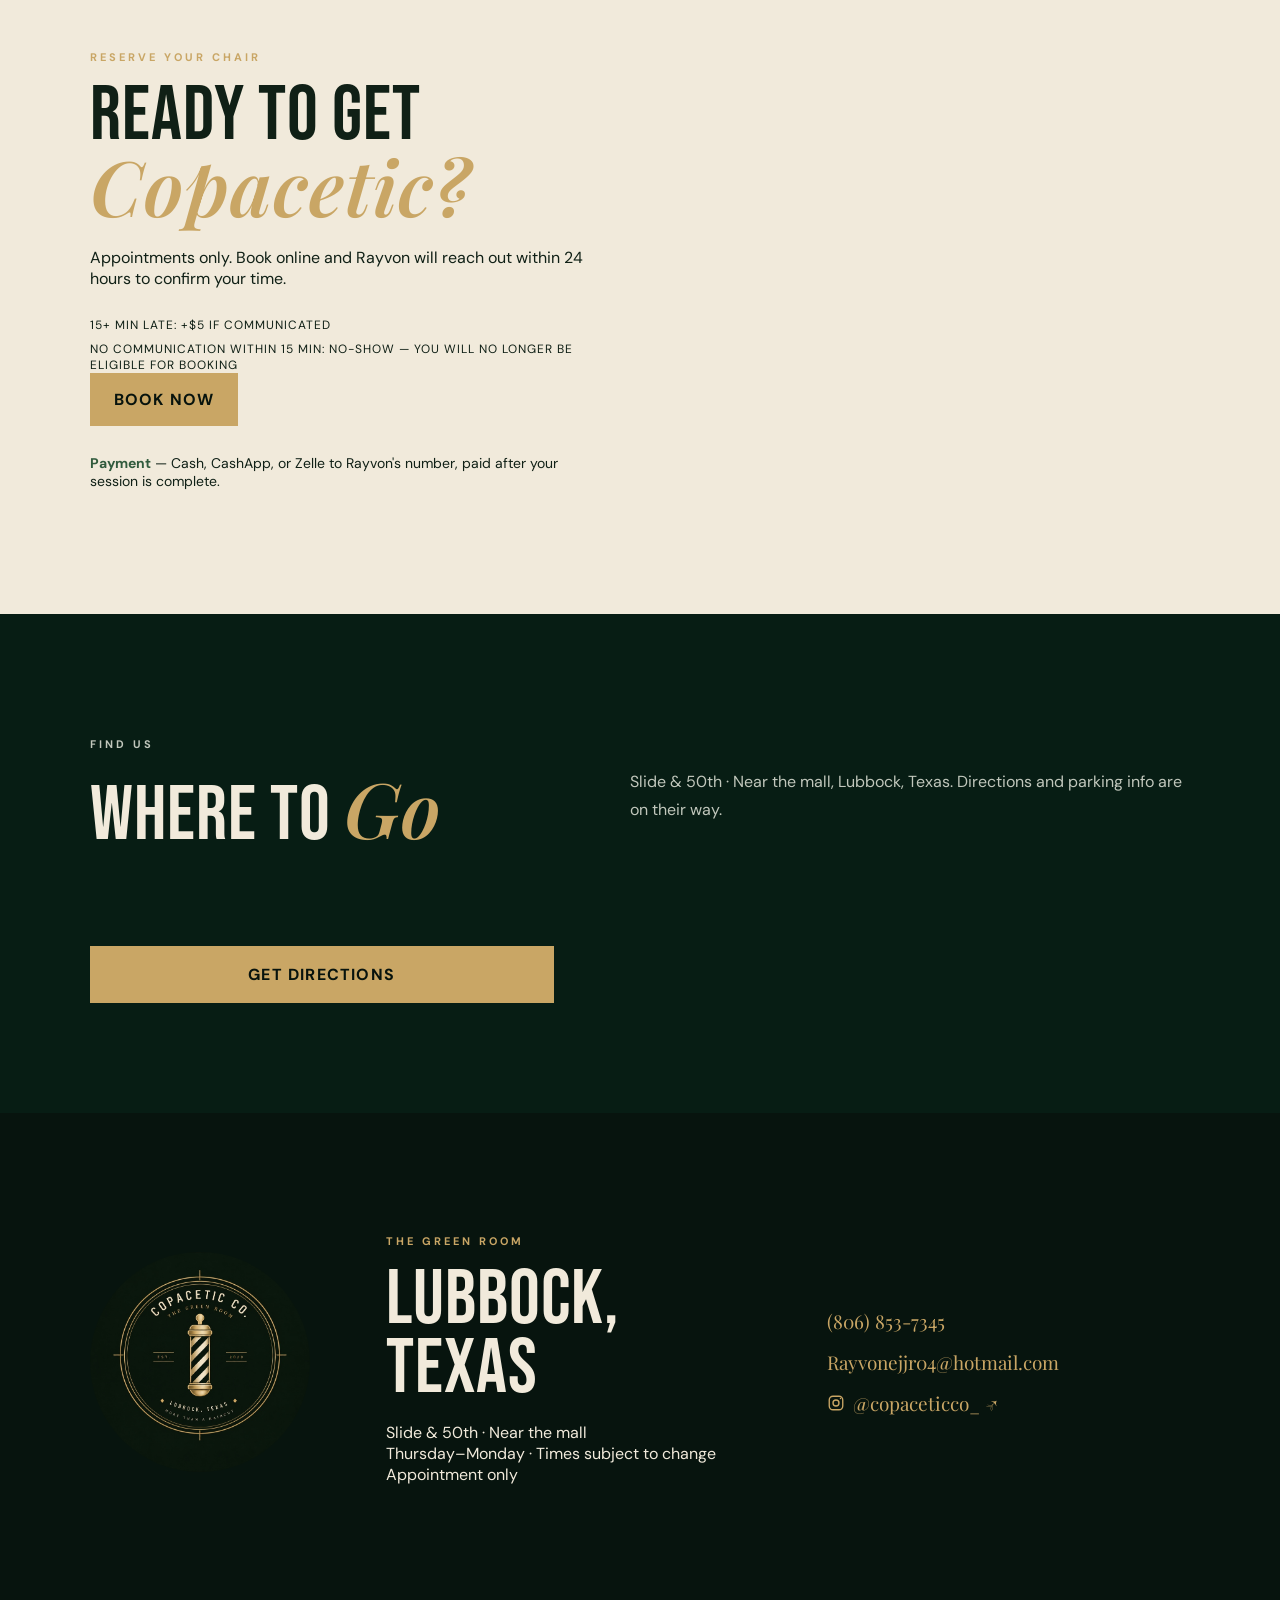
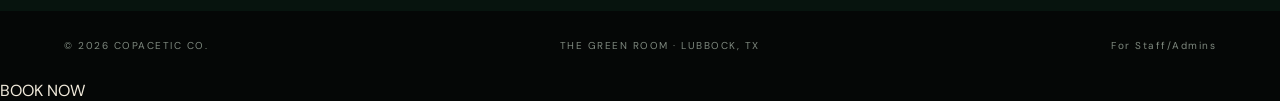
==== commit 4d0ceca3: "touch ups 5" ====
--- a/index.html
+++ b/index.html
@@ -51,5 +51,5 @@
   <p>Slide & 50th · Near the mall, Lubbock, Texas. Directions and parking info are on their way.</p>
   <a class="btn" href="/where-to-go.html">Get Directions</a>
 </section>
-<section id="contact" class="contact"><img src="assets/logo.jpeg" alt="Copacetic logo"><div><p class="eyebrow">THE GREEN ROOM</p><h2>Lubbock, Texas</h2><p>Slide & 50th · Near the mall<br>Thursday–Monday · Times subject to change<br>Appointment only</p></div><div class="contact-links"><a href="tel:+18068537345">(806) 853-7345</a><a href="mailto:rayvonejr04@hotmail.com">rayvonejr04@hotmail.com</a><a href="https://www.instagram.com/copaceticco_" target="_blank" rel="noreferrer">@copaceticco_ ↗</a></div></section>
+<section id="contact" class="contact"><img src="assets/logo.jpeg" alt="Copacetic logo"><div><p class="eyebrow">THE GREEN ROOM</p><h2>Lubbock, Texas</h2><p>Slide & 50th · Near the mall<br>Thursday–Monday · Times subject to change<br>Appointment only</p></div><div class="contact-links"><a href="tel:+18068537345">(806) 853-7345</a><a href="mailto:Rayvonejjr04@hotmail.com">Rayvonejjr04@hotmail.com</a><a class="instagram-link" href="https://www.instagram.com/copaceticco_" target="_blank" rel="noreferrer"><svg class="instagram-icon" viewBox="0 0 24 24" aria-hidden="true"><rect x="3" y="3" width="18" height="18" rx="5"></rect><circle cx="12" cy="12" r="4"></circle><circle class="instagram-dot" cx="18" cy="6" r="1"></circle></svg><span>@copaceticco_ ↗</span></a></div></section>
 </main><footer><span>© 2026 COPACETIC CO.</span><span>THE GREEN ROOM · LUBBOCK, TX</span><a class="staff-link" href="/admin.html">For Staff/Admins</a></footer><a class="mobile-book" href="/booking.html">BOOK NOW</a><script src="script.js"></script></body></html>
--- a/styles.css
+++ b/styles.css
@@ -441,12 +441,6 @@
 
 .gallery figure:nth-child(6) img {
   object-position: right center;
-  transform: scale(1.25);
-  transform-origin: right center;
-}
-
-.gallery figure:nth-child(6):hover img {
-  transform: scale(1.3);
 }
 
 .gallery figcaption {
@@ -618,6 +612,26 @@
   font-family: 'Playfair Display';
   font-size: 19px;
   color: var(--gold);
+}
+
+.instagram-link {
+  display: inline-flex;
+  align-items: center;
+  gap: 8px;
+}
+
+.instagram-icon {
+  width: 18px;
+  height: 18px;
+  flex: 0 0 auto;
+  fill: none;
+  stroke: currentColor;
+  stroke-width: 1.8;
+}
+
+.instagram-icon .instagram-dot {
+  fill: currentColor;
+  stroke: none;
 }
 
 /* ---------- 15. Footer ---------- */
